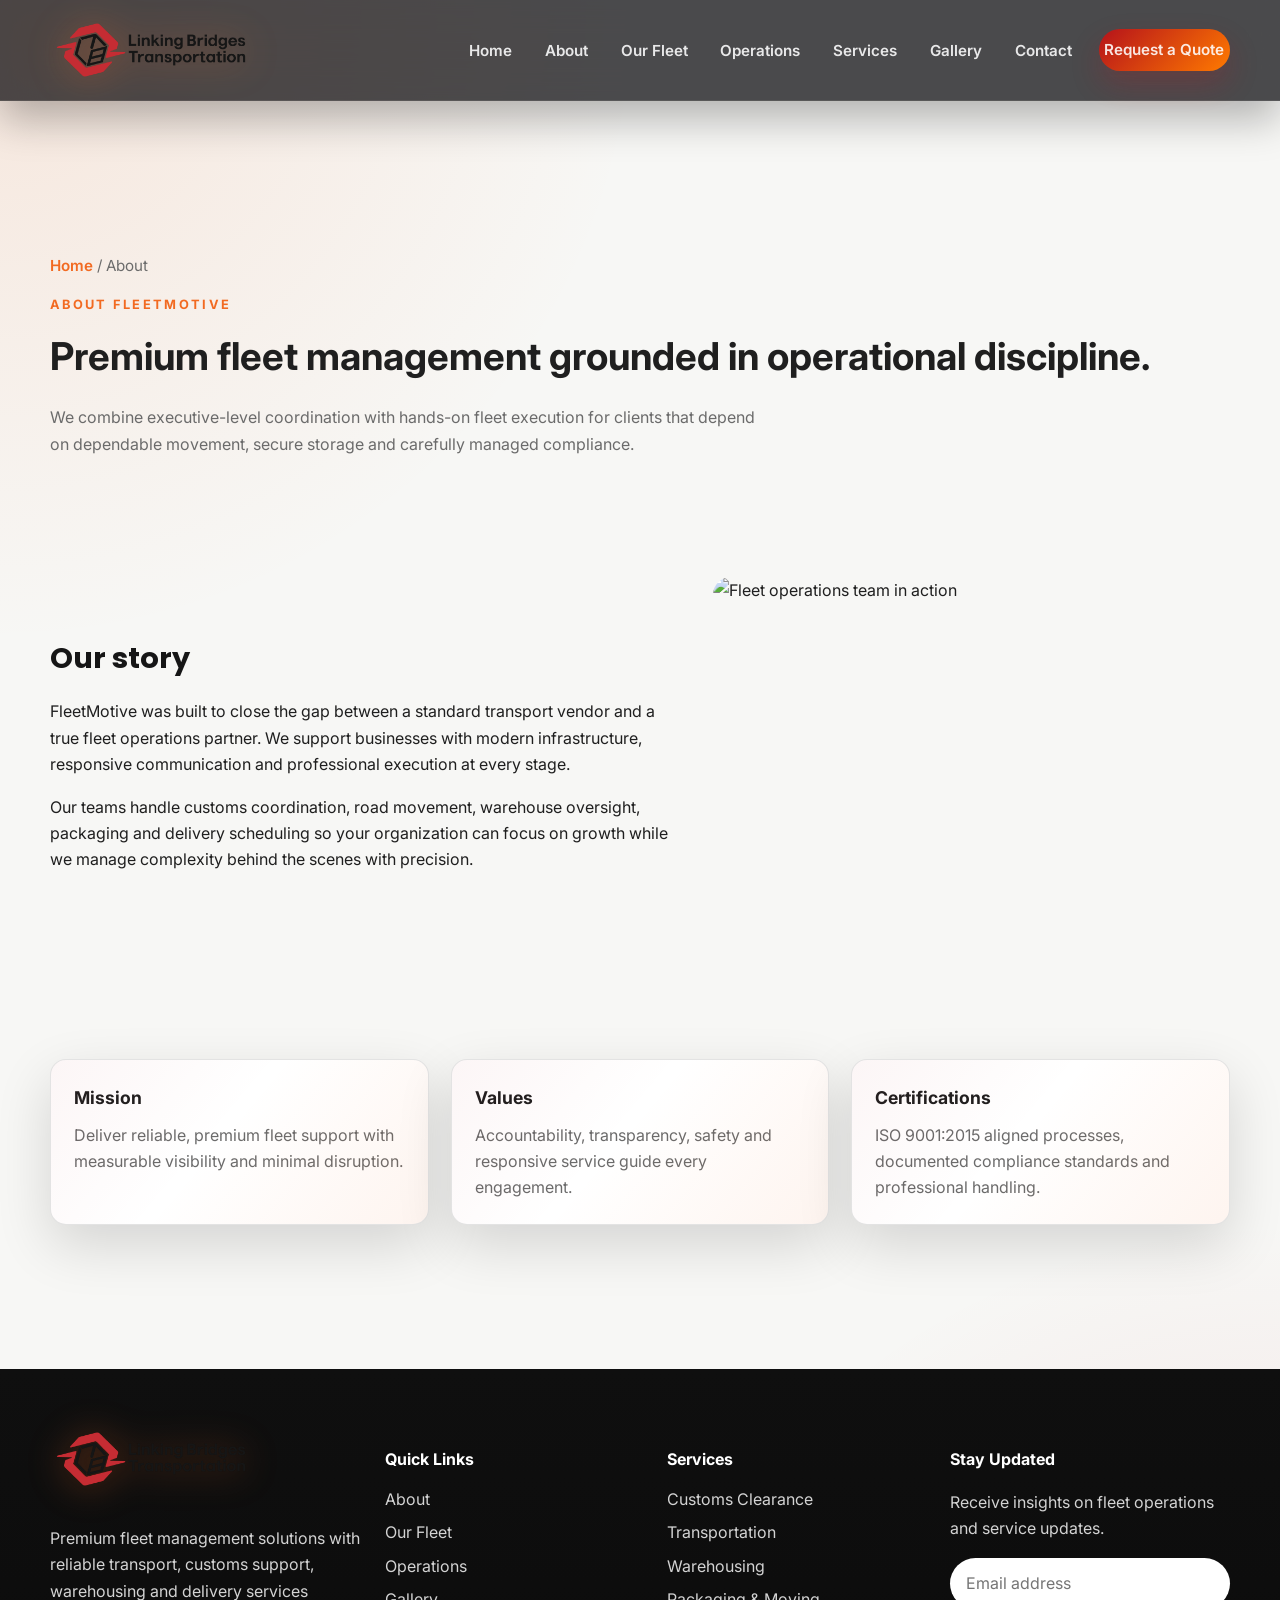
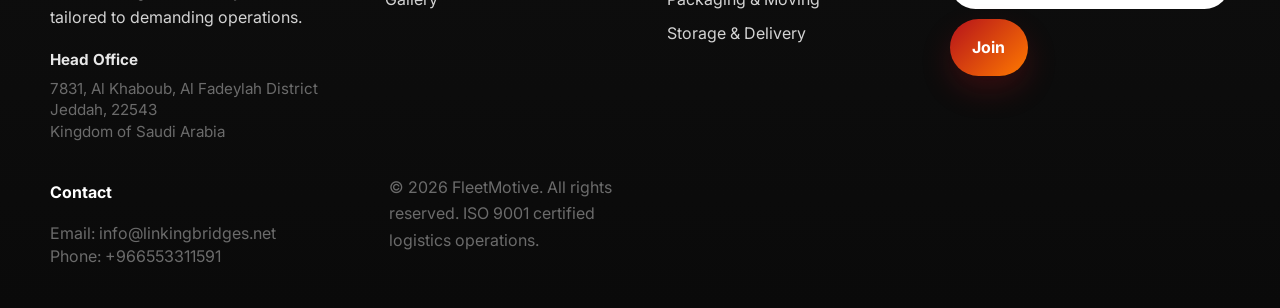
==== pages/about.html @ 6c2273d0 "first commit" ====
<!DOCTYPE html>
<html lang="en">
  <head>
    <meta charset="UTF-8" />
    <meta name="viewport" content="width=device-width, initial-scale=1.0" />
    <title>About | FleetMotive</title>
    <link rel="preconnect" href="https://fonts.googleapis.com" />
    <link rel="preconnect" href="https://fonts.gstatic.com" crossorigin />
    <link href="https://fonts.googleapis.com/css2?family=Inter:wght@400;500;600;700;800&family=Poppins:wght@600;700;800&display=swap" rel="stylesheet" />
    <link rel="stylesheet" href="/assets/css/styles.css" />
  </head>
  <body>
    <header id="site-header"></header>
    <main class="container section">
      <div class="page-hero reveal">
        <div class="breadcrumb"><a href="/index.html">Home</a> / About</div>
        <div class="eyebrow">About FleetMotive</div>
        <h1>Premium fleet management grounded in operational discipline.</h1>
        <p class="section-intro">We combine executive-level coordination with hands-on fleet execution for clients that depend on dependable movement, secure storage and carefully managed compliance.</p>
      </div>
      <section class="grid-2 section-sm">
        <div class="reveal">
          <h2 class="section-title">Our story</h2>
          <p>FleetMotive was built to close the gap between a standard transport vendor and a true fleet operations partner. We support businesses with modern infrastructure, responsive communication and professional execution at every stage.</p>
          <p>Our teams handle customs coordination, road movement, warehouse oversight, packaging and delivery scheduling so your organization can focus on growth while we manage complexity behind the scenes with precision.</p>
        </div>
        <div class="about-visual reveal">
          <img src="https://images.unsplash.com/photo-1517048676732-d65bc937f952?auto=format&fit=crop&w=1200&q=80" alt="Fleet operations team in action" />
        </div>
      </section>
      <section class="grid-3 section-sm">
        <article class="card info-card reveal">
          <h3>Mission</h3>
          <p>Deliver reliable, premium fleet support with measurable visibility and minimal disruption.</p>
        </article>
        <article class="card info-card reveal">
          <h3>Values</h3>
          <p>Accountability, transparency, safety and responsive service guide every engagement.</p>
        </article>
        <article class="card info-card reveal">
          <h3>Certifications</h3>
          <p>ISO 9001:2015 aligned processes, documented compliance standards and professional handling.</p>
        </article>
      </section>
    </main>
    <footer id="site-footer"></footer>
    <script src="/assets/js/script.js"></script>
  </body>
</html>
---- assets/css/styles.css ----
:root {
  --primary: #b5121b;
  --primary-dark: #8f0f16;
  --accent: #f26a21;
  --accent-soft: #ff7a00;
  --dark: #161616;
  --text: #1f1f1f;
  --muted: #6b6b6b;
  --surface: #f7f7f5;
  --surface-2: #f1efe9;
  --border: rgba(27, 27, 27, 0.12);
  --shadow: 0 20px 55px rgba(0, 0, 0, 0.14);
  --radius: 16px;
  --container: min(1180px, calc(100% - 2rem));
}

* { box-sizing: border-box; }
html { scroll-behavior: smooth; }
body {
  margin: 0;
  font-family: 'Inter', 'Segoe UI', Roboto, sans-serif;
  color: var(--text);
  background:
    radial-gradient(circle at top left, rgba(242, 106, 33, 0.12), transparent 28%),
    radial-gradient(circle at bottom right, rgba(181, 18, 27, 0.12), transparent 30%),
    var(--surface);
  line-height: 1.65;
  overflow-x: hidden;
}
body.is-loading { overflow: hidden; }
a { color: inherit; text-decoration: none; }
img { display: block; max-width: 100%; }
button, input, select, textarea { font: inherit; }

.container { width: var(--container); margin: 0 auto; }
.section { padding: 5.5rem 0; }
.section-sm { padding: 3.5rem 0; }
.section-title { font-size: clamp(1.8rem, 2.2vw, 2.4rem); margin: 0 0 0.85rem; font-family: 'Poppins', 'Segoe UI', sans-serif; color: var(--dark); }
.section-intro { max-width: 720px; color: var(--muted); margin-bottom: 2rem; }

.page-loader {
  position: fixed;
  inset: 0;
  z-index: 9999;
  display: grid;
  place-items: center;
  background: linear-gradient(135deg, rgba(16, 16, 16, 0.97), rgba(27, 27, 27, 0.92));
  transition: opacity 420ms ease, visibility 420ms ease;
}
.page-loader.is-hidden { opacity: 0; visibility: hidden; pointer-events: none; }
.loader-card {
  width: min(320px, calc(100% - 2rem));
  padding: 2rem;
  border-radius: 24px;
  background: rgba(255,255,255,0.06);
  border: 1px solid rgba(255,255,255,0.12);
  backdrop-filter: blur(12px);
  text-align: center;
  color: white;
  box-shadow: 0 30px 70px rgba(0, 0, 0, 0.25);
}
.loader-logo {
  width: 72px;
  height: 72px;
  margin: 0 auto 1rem;
  border-radius: 50%;
  display: grid;
  place-items: center;
  overflow: hidden;
  background: white;
  box-shadow: 0 12px 30px rgba(181, 18, 27, 0.28);
  padding: 0.35rem;
}
.loader-bar {
  margin-top: 1rem;
  height: 6px;
  border-radius: 999px;
  background: rgba(255,255,255,0.12);
  overflow: hidden;
}
.loader-bar span {
  display: block;
  height: 100%;
  width: 30%;
  border-radius: inherit;
  background: linear-gradient(90deg, var(--primary), var(--accent));
  animation: loading 1.15s ease-in-out infinite;
}

.gradient-text {
  background: linear-gradient(120deg, var(--primary), var(--accent));
  -webkit-background-clip: text;
  background-clip: text;
  color: transparent;
}
.btn {
  display: inline-flex;
  align-items: center;
  justify-content: center;
  border: 0;
  border-radius: 999px;
  padding: 0.95rem 1.4rem;
  font-weight: 700;
  cursor: pointer;
  transition: transform 220ms ease, box-shadow 220ms ease, background 220ms ease;
}
.btn:hover { transform: translateY(-2px); }
.btn-primary {
  color: white;
  background: linear-gradient(135deg, var(--primary), var(--accent-soft));
  box-shadow: 0 14px 30px rgba(181, 18, 27, 0.24);
}
.btn-secondary {
  color: var(--text);
  background: white;
  border: 1px solid rgba(0,0,0,0.08);
}
.btn-ghost {
  color: white;
  border: 1px solid rgba(255,255,255,0.3);
  background: rgba(255,255,255,0.08);
  backdrop-filter: blur(8px);
}

.site-header {
  position: sticky;
  top: 0;
  z-index: 1000;
  background: rgba(8, 8, 12, 0.72);
  backdrop-filter: blur(20px) saturate(180%);
  border-bottom: 1px solid rgba(255,255,255,0.08);
  box-shadow: 0 18px 42px rgba(0,0,0,0.28);
}
.header-inner {
  display: flex;
  align-items: center;
  justify-content: space-between;
  padding: 1rem 0;
  gap: 1rem;
}
.brand { display: flex; align-items: center; gap: 0.85rem; font-weight: 800; letter-spacing: 0.03em; color: white; }
.brand-wordmark { display: block; max-height: 68px; min-height: 52px; width: auto; object-fit: contain; filter: drop-shadow(0 2px 18px rgba(242,106,33,0.38)); }
.brand-wordmark-loader {
  max-height: 80px;
  min-height: 56px;
  margin: 0 auto 0.5rem;
}

@media (max-width: 640px) {
  .brand-wordmark { max-height: 48px; min-height: 36px; }
  .brand-wordmark-loader { max-height: 64px; min-height: 44px; }
}

.brand-wordmark--large {
  max-height: 84px;
  min-height: 60px;
}
.nav-links {
  display: flex;
  align-items: center;
  gap: 1.35rem;
  list-style: none;
  margin: 0;
  padding: 0;
}
.nav-links a {
  font-size: 0.95rem;
  font-weight: 600;
  color: rgba(255,255,255,0.88);
  padding: 0.55rem 0.35rem;
  position: relative;
  transition: color 220ms ease;
}
.nav-links a::after {
  content: '';
  position: absolute;
  left: 50%;
  bottom: -0.3rem;
  width: 0;
  height: 3px;
  transform: translateX(-50%);
  border-radius: 999px;
  background: linear-gradient(135deg, var(--primary), var(--accent));
  transition: width 220ms ease;
}
.nav-links a:hover::after,
.nav-links a.active::after { width: calc(100% - 0.7rem); }
.nav-links a:hover,
.nav-links a.active { color: #fff; }
.dropdown { position: relative; }
.dropdown-menu {
  position: absolute;
  top: 2.7rem;
  left: 0;
  min-width: 240px;
  background: rgba(12,12,16,0.96);
  border: 1px solid rgba(255,255,255,0.08);
  border-radius: 18px;
  padding: 0.85rem;
  box-shadow: 0 30px 80px rgba(0,0,0,0.28);
  display: grid;
  gap: 0.3rem;
  opacity: 0;
  visibility: hidden;
  transform: translateY(18px);
  transition: opacity 220ms ease, transform 220ms ease, visibility 220ms ease;
  backdrop-filter: blur(18px);
}
.dropdown:hover .dropdown-menu,
.dropdown:focus-within .dropdown-menu { opacity: 1; visibility: visible; transform: translateY(0); }
.dropdown-menu a { display: block; padding: 0.75rem 0.9rem; border-radius: 14px; color: rgba(255,255,255,0.92); transition: background 220ms ease; }
.dropdown-menu a:hover { background: rgba(242,106,33,0.14); }
.nav-toggle { display: none; background: transparent; border: 0; font-size: 1.35rem; }

.hero {
  position: relative;
  min-height: 64vh;
  display: block;
  color: white;
  isolation: isolate;
  overflow: hidden;
}
.hero-image {
  position: absolute;
  inset: 0;
  width: 100%;
  height: 100%;
  object-fit: cover;
  object-position: center right;
  display: block;
  z-index: 0;
  transform: translateZ(0);
}
.hero::before {
  content: '';
  position: absolute;
  inset: 0;
  background: linear-gradient(90deg, rgba(10,10,10,0.65), rgba(10,10,10,0.28));
  z-index: 1;
}
.hero::after {
  content: '';
  position: absolute;
  inset: 0;
  background: linear-gradient(120deg, rgba(181,18,27,0.22), transparent 48%, rgba(242,106,33,0.12));
  z-index: 1;
}
.hero-content {
  position: relative;
  z-index: 2;
  width: var(--container);
  margin: 0 auto;
  padding: 6rem 0 5rem;
  animation: fadeUp 0.9s ease both;
}

@media (max-width: 900px) {
  .hero { min-height: 56vh; }
  .hero-image { object-fit: contain; object-position: center center; }
  .hero-content { padding: 4rem 0 3rem; }
}

@media (max-width: 640px) {
  .hero { min-height: 50vh; }
  .hero-content { max-width: calc(100% - 2.5rem); padding: 2.2rem 1rem; }
  .hero h1 { font-size: 1.9rem; line-height: 1.06; }
  .hero p { font-size: 0.95rem; }
  .hero-actions { gap: 0.5rem; }
  .hero-image { object-fit: cover; object-position: 40% center; }
  .hero::before { background: linear-gradient(90deg, rgba(10,10,10,0.45), rgba(10,10,10,0.18)); z-index:1; }
  .hero::after { background: linear-gradient(120deg, rgba(181,18,27,0.12), transparent 48%, rgba(242,106,33,0.08)); z-index:1; }
}
.hero h1 {
  font-family: 'Poppins', 'Segoe UI', sans-serif;
  font-size: clamp(2.3rem, 4.2vw, 4.3rem);
  line-height: 1.06;
  max-width: 760px;
  margin: 0 0 1rem;
  letter-spacing: -0.03em;
}
.hero p {
  font-size: 1.08rem;
  max-width: 740px;
  color: rgba(255,255,255,0.84);
  margin-bottom: 1.8rem;
}
.hero-actions { display: flex; gap: 1rem; flex-wrap: wrap; margin-bottom: 1.2rem; }
.hero-badges {
  display: flex;
  flex-wrap: wrap;
  gap: 0.7rem;
  margin-top: 0.4rem;
}
.hero-badges span {
  display: inline-flex;
  align-items: center;
  gap: 0.35rem;
  padding: 0.55rem 0.8rem;
  border-radius: 999px;
  background: rgba(255,255,255,0.1);
  border: 1px solid rgba(255,255,255,0.16);
  font-size: 0.92rem;
  backdrop-filter: blur(10px);
}

.stat-strip {
  padding: 1.05rem 0; background: #111;
  color: white;
  border-top: 1px solid rgba(255,255,255,.08);
}
.stat-grid { display: grid; grid-template-columns: repeat(4, 1fr); gap: 1rem; }
.stat-card { padding: 1rem 0.5rem; text-align: center; }
.stat-card strong { display: block; font-size: 1.3rem; color: #fff; margin-bottom: 0.2rem; }
.stat-card span { color: rgba(255,255,255,.75); font-size: 0.92rem; }

.grid-2 { display: grid; grid-template-columns: 1.1fr 0.9fr; gap: 2rem; align-items: center; }
.grid-3 { display: grid; grid-template-columns: repeat(3, 1fr); gap: 1.35rem; }
.grid-4 { display: grid; grid-template-columns: repeat(4, 1fr); gap: 1rem; }
.card {
  background: white;
  border: 1px solid var(--border);
  border-radius: var(--radius);
  box-shadow: var(--shadow);
  transition: transform 260ms ease, box-shadow 260ms ease, border-color 260ms ease;
  position: relative;
  overflow: hidden;
}
.card::before {
  content: '';
  position: absolute;
  inset: 0;
  background: linear-gradient(130deg, rgba(181,18,27,0.04), transparent 45%, rgba(242,106,33,0.07));
  pointer-events: none;
}
.card:hover { transform: translateY(-6px) scale(1.01); box-shadow: 0 24px 55px rgba(0,0,0,0.16); border-color: rgba(242,106,33,.45); }
.service-card, .feature-card, .info-card, .gallery-card { padding: 1.45rem; }
.service-card .icon, .feature-card .icon { width: 48px; height: 48px; display: grid; place-items: center; border-radius: 14px; background: linear-gradient(135deg, rgba(181,18,27,.12), rgba(242,106,33,.16)); color: var(--primary); margin-bottom: 1rem; font-size: 1.2rem; }
.service-card h3, .feature-card h3, .info-card h3 { margin: 0 0 0.6rem; font-size: 1.1rem; }
.service-card p, .feature-card p, .info-card p { color: var(--muted); margin: 0; }

.about-visual img, .operations-visual img, .fleet-visual img, .hero-image img, .gallery-card img { width: 100%; height: auto; object-fit: cover; border-radius: 18px; }
.about-visual img { min-height: 370px; }

.banner {
  background: linear-gradient(135deg, var(--primary), var(--accent));
  color: white;
  border-radius: 28px;
  padding: 3rem 2rem;
  box-shadow: var(--shadow);
  position: relative;
  overflow: hidden;
}
.banner::after {
  content: '';
  position: absolute;
  top: -40px;
  right: -20px;
  width: 180px;
  height: 180px;
  border-radius: 50%;
  background: rgba(255,255,255,0.12);
}
.banner strong { display: block; font-size: clamp(1.7rem, 2.4vw, 2.4rem); margin-bottom: 0.8rem; }

.quote-panel { padding: 2rem; background: white; border-radius: 20px; border: 1px solid var(--border); box-shadow: var(--shadow); }
.quote-form { display: grid; gap: 1rem; }
.quote-form label { display: grid; gap: 0.35rem; font-weight: 600; font-size: 0.95rem; }
.quote-form input, .quote-form select, .quote-form textarea {
  width: 100%; border: 1px solid rgba(0,0,0,0.12); border-radius: 12px; padding: 0.86rem 0.95rem; background: #fcfcfa;
}
.quote-form textarea { min-height: 120px; resize: vertical; }

.gallery-grid { display: grid; grid-template-columns: repeat(3, 1fr); gap: 1rem; }
.gallery-card { overflow: hidden; padding: 0; }
.gallery-card img { height: 240px; transition: transform 300ms ease; }
.gallery-card:hover img { transform: scale(1.06); }
.gallery-card .caption { padding: 1rem 1.1rem 1.25rem; }

.site-footer { background: linear-gradient(180deg, #0f0f0f, #0a0a0a); color: rgba(255,255,255,0.82); padding: 3.5rem 0 1.5rem; }
.footer-grid { display: grid; grid-template-columns: 1.2fr 1fr 1fr 1fr; gap: 1.5rem; }
.footer-grid h4 { color: white; margin-bottom: 0.8rem; }
.footer-grid ul { list-style: none; padding: 0; margin: 0; display: grid; gap: 0.45rem; }
.footer-grid a:hover { color: white; }
.newsletter { display: flex; gap: 0.6rem; flex-wrap: wrap; margin-top: 0.8rem; }
.newsletter input { flex: 1 1 220px; border: 0; border-radius: 999px; padding: 0.8rem 1rem; }
.copyright { margin-top: 1.6rem; padding-top: 1.2rem; border-top: 1px solid rgba(255,255,255,0.1); color: rgba(255,255,255,0.58); font-size: 0.9rem; }

.reveal { opacity: 0; transform: translateY(22px); transition: opacity 700ms ease, transform 700ms ease; }
.reveal.visible { opacity: 1; transform: translateY(0); }

@keyframes fadeUp {
  from { opacity: 0; transform: translateY(18px); }
  to { opacity: 1; transform: translateY(0); }
}

@keyframes loading {
  0% { transform: translateX(-100%); }
  100% { transform: translateX(220%); }
}

.counter { font-size: 2rem; font-weight: 800; color: var(--primary); }

.breadcrumb { color: var(--muted); margin-bottom: 1rem; font-size: 0.95rem; }
.breadcrumb a { color: var(--accent); font-weight: 600; }
.page-hero { padding: 4rem 0 2rem; }
.page-hero .hero-copy { max-width: 740px; }
.page-hero .eyebrow { color: var(--accent); text-transform: uppercase; letter-spacing: 0.18em; font-weight: 700; font-size: 0.8rem; margin-bottom: 0.6rem; }
.page-hero h1 { font-size: clamp(2rem, 3vw, 2.8rem); margin: 0 0 0.85rem; }

.list-check { padding-left: 1.15rem; display: grid; gap: 0.45rem; color: var(--muted); }
.list-check li::marker { color: var(--accent); }

@media (max-width: 960px) {
  .grid-2, .grid-3, .grid-4, .footer-grid, .gallery-grid { grid-template-columns: 1fr 1fr; }
  .hero { min-height: 74vh; }
}

@media (max-width: 760px) {
  .nav-toggle {
    display: inline-flex;
    flex-direction: column;
    gap: 6px;
    padding: 0.45rem;
    width: 52px;
    height: 52px;
    border: 1px solid rgba(255,255,255,0.14);
    border-radius: 18px;
    background: rgba(20,20,26,0.72);
    backdrop-filter: blur(10px);
    cursor: pointer;
    position: relative;
    z-index: 1201;
  }
  .nav-toggle span {
    display: block;
    width: 24px;
    height: 2px;
    background: white;
    border-radius: 999px;
    transition: transform 220ms ease, opacity 220ms ease;
  }
  .nav-toggle.open span:nth-child(1) { transform: translateY(8px) rotate(45deg); }
  .nav-toggle.open span:nth-child(2) { opacity: 0; }
  .nav-toggle.open span:nth-child(3) { transform: translateY(-8px) rotate(-45deg); }
  .nav-links {
    position: absolute;
    top: 70px;
    right: 1rem;
    left: 1rem;
    background: rgba(10,10,12,0.94);
    border: 1px solid rgba(255,255,255,0.08);
    border-radius: 22px;
    padding: 1.25rem;
    display: none;
    flex-direction: column;
    align-items: stretch;
    box-shadow: 0 28px 80px rgba(0,0,0,0.26);
    backdrop-filter: blur(18px);
  }
  .nav-links.open { display: flex; }
  .nav-links li { width: 100%; }
  .nav-links a {
    display: block;
    width: 100%;
    color: white;
    padding: 0.9rem 1rem;
    margin: 0.15rem 0;
    border-radius: 14px;
    background: rgba(255,255,255,0.03);
    border: 1px solid transparent;
    transition: background 220ms ease, border-color 220ms ease, color 220ms ease;
  }
  .nav-links a:hover,
  .nav-links a.active { background: rgba(242,106,33,0.16); border-color: rgba(242,106,33,0.24); color: white; }
  .nav-links .btn-primary { width: 100%; justify-content: center; }
  .dropdown-menu { position: static; opacity: 1; visibility: visible; transform: none; box-shadow: none; border: 0; padding: 0.3rem 0 0 0.8rem; display: none; }
  .dropdown.open .dropdown-menu { display: grid; }
  .dropdown-menu a { margin: 0.15rem 0; padding: 0.8rem 0.9rem; background: rgba(255,255,255,0.04); border-radius: 12px; }
  .grid-2, .grid-3, .grid-4, .footer-grid, .gallery-grid, .stat-grid { grid-template-columns: 1fr; }
  .section { padding: 4rem 0; }
  .header-inner { padding: 0.8rem 0; }
  .hero-content { padding: 4.5rem 0; }
  .hero-actions { flex-direction: column; align-items: flex-start; }
}

/* Ensure header sits above hero overlays */
.site-header { position: sticky; top: 0; z-index: 1300; }

/* Futuristic premium loader */
.page-loader {
  position: fixed;
  inset: 0;
  z-index: 99999;
  display: grid;
  place-items: center;
  background: radial-gradient(ellipse at center, rgba(8,8,12,0.82) 0%, rgba(4,4,6,0.98) 70%);
  backdrop-filter: blur(12px) saturate(150%);
}
.loader-card.futuristic {
  display: grid;
  place-items: center;
  gap: 1.05rem;
  padding: 2rem 2.25rem;
  border-radius: 22px;
  background: rgba(20,20,28,0.86);
  border: 1px solid rgba(255,255,255,0.08);
  box-shadow: 0 34px 96px rgba(0,0,0,0.52);
  color: white;
  width: min(360px, calc(100% - 2rem));
  text-align: center;
}
.loader-ring {
  width: 142px;
  height: 142px;
  border-radius: 50%;
  border: 2px solid rgba(255,255,255,0.22);
  box-shadow: inset 0 0 0 1px rgba(255,255,255,0.06);
  position: relative;
  animation: loader-glow 1.9s ease-in-out infinite alternate;
}
.loader-ring::before {
  content: '';
  position: absolute;
  inset: 16px;
  border-radius: 50%;
  border: 2px solid rgba(255,255,255,0.1);
}
.loader-ring::after {
  content: '';
  position: absolute;
  inset: 34px;
  border-radius: 50%;
  background: rgba(242,106,33,0.08);
}
.loader-title {
  font-size: clamp(1.7rem, 2.5vw, 2.4rem);
  text-transform: uppercase;
  letter-spacing: 0.35em;
  font-weight: 800;
  color: #fff;
}
.loader-subtitle {
  font-size: 0.95rem;
  color: rgba(255,255,255,0.72);
  letter-spacing: 0.18em;
  text-transform: uppercase;
}
@keyframes loader-glow {
  from { box-shadow: inset 0 0 0 1px rgba(255,255,255,0.06), 0 0 40px rgba(242,106,33,0.05); }
  to { box-shadow: inset 0 0 0 1px rgba(255,255,255,0.06), 0 0 48px rgba(242,106,33,0.14); }
}

/* reduce visual noise for small screens */
@media (max-width: 640px) {
  .fx-logo { max-height: 28px; }
  .loader-fx .arcs { transform: translate(0,4px) scale(0.9); }
}
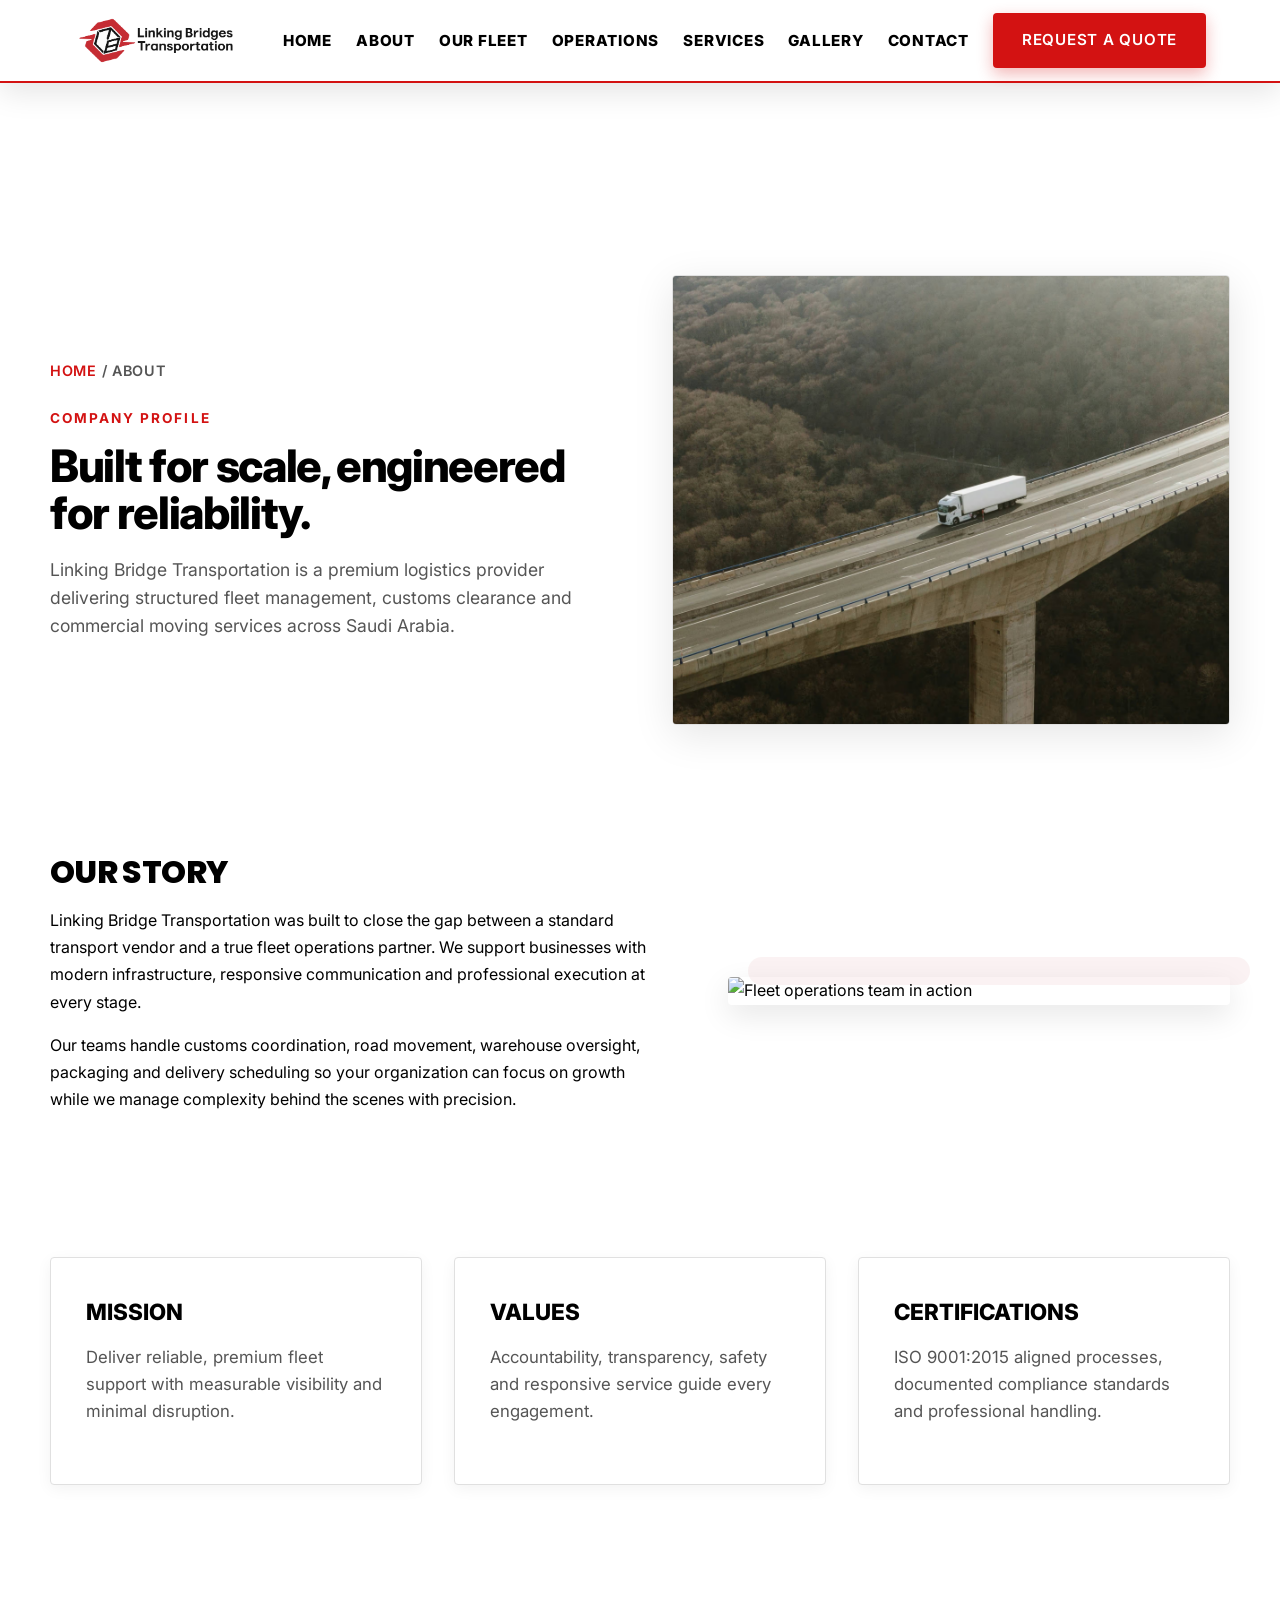
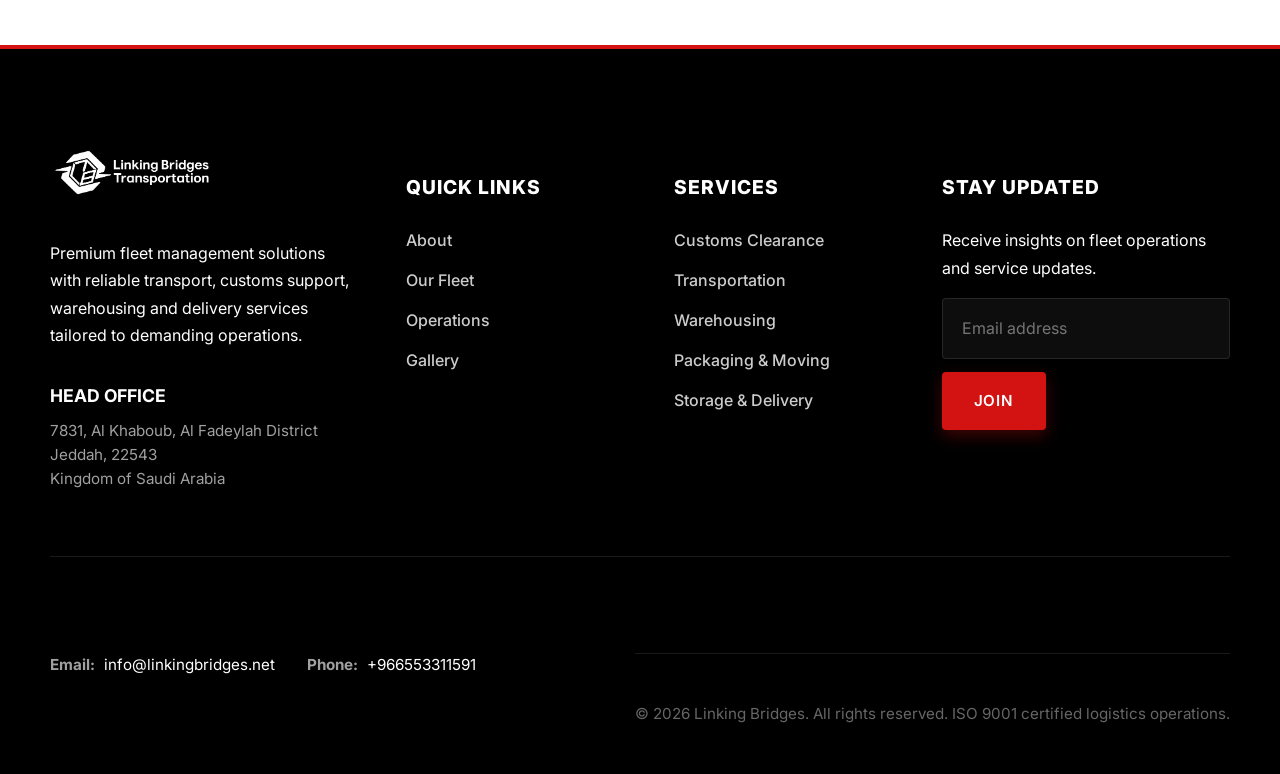
==== commit 55a4e2af: "added latest of fleet management" ====
--- a/pages/about.html
+++ b/pages/about.html
@@ -3,7 +3,7 @@
   <head>
     <meta charset="UTF-8" />
     <meta name="viewport" content="width=device-width, initial-scale=1.0" />
-    <title>About | FleetMotive</title>
+    <title>About | Linking Bridge Transportation</title>
     <link rel="preconnect" href="https://fonts.googleapis.com" />
     <link rel="preconnect" href="https://fonts.gstatic.com" crossorigin />
     <link href="https://fonts.googleapis.com/css2?family=Inter:wght@400;500;600;700;800&family=Poppins:wght@600;700;800&display=swap" rel="stylesheet" />
@@ -13,15 +13,20 @@
     <header id="site-header"></header>
     <main class="container section">
       <div class="page-hero reveal">
-        <div class="breadcrumb"><a href="/index.html">Home</a> / About</div>
-        <div class="eyebrow">About FleetMotive</div>
-        <h1>Premium fleet management grounded in operational discipline.</h1>
-        <p class="section-intro">We combine executive-level coordination with hands-on fleet execution for clients that depend on dependable movement, secure storage and carefully managed compliance.</p>
+        <div class="hero-copy">
+          <div class="breadcrumb"><a href="/index.html">Home</a> / About</div>
+          <div class="eyebrow">COMPANY PROFILE</div>
+          <h1>Built for scale, engineered for reliability.</h1>
+          <p class="section-intro">Linking Bridge Transportation is a premium logistics provider delivering structured fleet management, customs clearance and commercial moving services across Saudi Arabia.</p>
+        </div>
+        <div class="page-hero-image">
+          <img src="/assets/images/gallery/truck-img2.avif" alt="Fleet Trucks" />
+        </div>
       </div>
       <section class="grid-2 section-sm">
         <div class="reveal">
           <h2 class="section-title">Our story</h2>
-          <p>FleetMotive was built to close the gap between a standard transport vendor and a true fleet operations partner. We support businesses with modern infrastructure, responsive communication and professional execution at every stage.</p>
+          <p>Linking Bridge Transportation was built to close the gap between a standard transport vendor and a true fleet operations partner. We support businesses with modern infrastructure, responsive communication and professional execution at every stage.</p>
           <p>Our teams handle customs coordination, road movement, warehouse oversight, packaging and delivery scheduling so your organization can focus on growth while we manage complexity behind the scenes with precision.</p>
         </div>
         <div class="about-visual reveal">
--- a/assets/css/styles.css
+++ b/assets/css/styles.css
@@ -1,17 +1,19 @@
 :root {
-  --primary: #b5121b;
-  --primary-dark: #8f0f16;
-  --accent: #f26a21;
-  --accent-soft: #ff7a00;
-  --dark: #161616;
-  --text: #1f1f1f;
-  --muted: #6b6b6b;
-  --surface: #f7f7f5;
-  --surface-2: #f1efe9;
-  --border: rgba(27, 27, 27, 0.12);
-  --shadow: 0 20px 55px rgba(0, 0, 0, 0.14);
-  --radius: 16px;
-  --container: min(1180px, calc(100% - 2rem));
+  --primary: #d31212;
+  --primary-dark: #a30e0e;
+  --accent: #000000;
+  --accent-soft: #333333;
+  --dark: #000000;
+  --text: #000000;
+  --muted: #555555;
+  --surface: #ffffff;
+  --surface-2: #ffffff;
+  --border: #e0e0e0;
+  --shadow-sm: 0 4px 12px rgba(0, 0, 0, 0.05);
+  --shadow: 0 12px 36px rgba(0, 0, 0, 0.08);
+  --shadow-lg: 0 24px 64px rgba(0, 0, 0, 0.12);
+  --radius: 8px;
+  --container: min(1180px, calc(100% - 2.5rem));
 }
 
 * { box-sizing: border-box; }
@@ -20,11 +22,8 @@
   margin: 0;
   font-family: 'Inter', 'Segoe UI', Roboto, sans-serif;
   color: var(--text);
-  background:
-    radial-gradient(circle at top left, rgba(242, 106, 33, 0.12), transparent 28%),
-    radial-gradient(circle at bottom right, rgba(181, 18, 27, 0.12), transparent 30%),
-    var(--surface);
-  line-height: 1.65;
+  background: var(--surface);
+  line-height: 1.7;
   overflow-x: hidden;
 }
 body.is-loading { overflow: hidden; }
@@ -33,10 +32,10 @@
 button, input, select, textarea { font: inherit; }
 
 .container { width: var(--container); margin: 0 auto; }
-.section { padding: 5.5rem 0; }
-.section-sm { padding: 3.5rem 0; }
-.section-title { font-size: clamp(1.8rem, 2.2vw, 2.4rem); margin: 0 0 0.85rem; font-family: 'Poppins', 'Segoe UI', sans-serif; color: var(--dark); }
-.section-intro { max-width: 720px; color: var(--muted); margin-bottom: 2rem; }
+.section { padding: 6rem 0; }
+.section-sm { padding: 4rem 0; }
+.section-title { font-size: clamp(2rem, 2.5vw, 2.8rem); margin: 0 0 1rem; font-family: 'Poppins', 'Segoe UI', sans-serif; color: #000000; letter-spacing: -0.02em; line-height: 1.2; text-transform: uppercase; font-weight: 800; }
+.section-intro { max-width: 740px; color: #333333; margin-bottom: 2.5rem; font-size: 1.1rem; }
 
 .page-loader {
   position: fixed;
@@ -44,47 +43,55 @@
   z-index: 9999;
   display: grid;
   place-items: center;
-  background: linear-gradient(135deg, rgba(16, 16, 16, 0.97), rgba(27, 27, 27, 0.92));
-  transition: opacity 420ms ease, visibility 420ms ease;
+  background: var(--primary);
+  transition: opacity 500ms ease, visibility 500ms ease;
 }
 .page-loader.is-hidden { opacity: 0; visibility: hidden; pointer-events: none; }
 .loader-card {
-  width: min(320px, calc(100% - 2rem));
-  padding: 2rem;
-  border-radius: 24px;
-  background: rgba(255,255,255,0.06);
-  border: 1px solid rgba(255,255,255,0.12);
-  backdrop-filter: blur(12px);
+  display: flex;
+  flex-direction: column;
+  align-items: center;
+  gap: 1.5rem;
+}
+.loader-hexagon {
+  width: 60px;
+  height: 60px;
+  position: relative;
+  border-left: 4px solid #ffffff;
+  border-right: 4px solid #ffffff;
+  border-radius: 5px;
+  animation: spinPulse 1.5s cubic-bezier(0.25, 0.8, 0.25, 1) infinite;
+}
+.loader-hexagon::before, .loader-hexagon::after {
+  content: "";
+  position: absolute;
+  top: 0; left: 0; right: 0; bottom: 0;
+  border-left: 4px solid #ffffff;
+  border-right: 4px solid #ffffff;
+  border-radius: 5px;
+}
+.loader-hexagon::before { transform: rotate(60deg); }
+.loader-hexagon::after { transform: rotate(-60deg); }
+
+@keyframes spinPulse {
+  0% { transform: rotate(0deg) scale(0.8); opacity: 0.5; }
+  50% { transform: rotate(180deg) scale(1.1); opacity: 1; }
+  100% { transform: rotate(360deg) scale(0.8); opacity: 0.5; }
+}
+.loader-title {
+  font-family: 'Poppins', sans-serif;
+  font-weight: 700;
+  font-size: 1.5rem;
+  color: #ffffff;
+  letter-spacing: -0.02em;
   text-align: center;
-  color: white;
-  box-shadow: 0 30px 70px rgba(0, 0, 0, 0.25);
-}
-.loader-logo {
-  width: 72px;
-  height: 72px;
-  margin: 0 auto 1rem;
-  border-radius: 50%;
-  display: grid;
-  place-items: center;
-  overflow: hidden;
-  background: white;
-  box-shadow: 0 12px 30px rgba(181, 18, 27, 0.28);
-  padding: 0.35rem;
-}
-.loader-bar {
-  margin-top: 1rem;
-  height: 6px;
-  border-radius: 999px;
-  background: rgba(255,255,255,0.12);
-  overflow: hidden;
-}
-.loader-bar span {
-  display: block;
-  height: 100%;
-  width: 30%;
-  border-radius: inherit;
-  background: linear-gradient(90deg, var(--primary), var(--accent));
-  animation: loading 1.15s ease-in-out infinite;
+}
+.loader-subtitle {
+  color: var(--muted);
+  font-size: 0.95rem;
+}
+@keyframes spin {
+  to { transform: rotate(360deg); }
 }
 
 .gradient-text {
@@ -92,6 +99,7 @@
   -webkit-background-clip: text;
   background-clip: text;
   color: transparent;
+  display: inline-block;
 }
 .btn {
   display: inline-flex;
@@ -99,297 +107,527 @@
   justify-content: center;
   border: 0;
   border-radius: 999px;
-  padding: 0.95rem 1.4rem;
-  font-weight: 700;
+  padding: 0.9rem 1.8rem;
+  font-weight: 600;
+  font-size: 0.95rem;
   cursor: pointer;
-  transition: transform 220ms ease, box-shadow 220ms ease, background 220ms ease;
+  transition: all 300ms cubic-bezier(0.25, 0.8, 0.25, 1);
+  white-space: nowrap;
+  flex-shrink: 0;
 }
 .btn:hover { transform: translateY(-2px); }
 .btn-primary {
   color: white;
-  background: linear-gradient(135deg, var(--primary), var(--accent-soft));
-  box-shadow: 0 14px 30px rgba(181, 18, 27, 0.24);
+  background: var(--primary);
+  box-shadow: 0 6px 16px rgba(211, 18, 18, 0.3);
+  border-radius: 4px;
+  text-transform: uppercase;
+  letter-spacing: 0.05em;
+}
+.btn-primary:hover {
+  box-shadow: 0 8px 24px rgba(211, 18, 18, 0.4);
+  transform: translateY(-2px);
+  background: var(--dark);
+}
+.btn-outline {
+  display: inline-flex;
+  align-items: center;
+  justify-content: center;
+  border: 2px solid #000000;
+  border-radius: 4px;
+  padding: 0.8rem 1.8rem;
+  font-weight: 700;
+  font-size: 0.95rem;
+  cursor: pointer;
+  transition: all 300ms cubic-bezier(0.25, 0.8, 0.25, 1);
+  white-space: nowrap;
+  flex-shrink: 0;
+  background: transparent;
+  color: #000000;
+  text-transform: uppercase;
+}
+.btn-outline:hover {
+  background: #000000;
+  color: white !important;
 }
 .btn-secondary {
-  color: var(--text);
+  color: var(--dark);
   background: white;
-  border: 1px solid rgba(0,0,0,0.08);
+  border: 1px solid var(--border);
+  box-shadow: var(--shadow-sm);
+}
+.btn-secondary:hover {
+  border-color: rgba(0,0,0,0.15);
+  box-shadow: var(--shadow);
 }
 .btn-ghost {
   color: white;
-  border: 1px solid rgba(255,255,255,0.3);
-  background: rgba(255,255,255,0.08);
-  backdrop-filter: blur(8px);
+  border: 1px solid rgba(255,255,255,0.4);
+  background: rgba(255,255,255,0.1);
+  backdrop-filter: blur(12px);
+}
+.btn-ghost:hover {
+  background: rgba(255,255,255,0.2);
 }
 
 .site-header {
   position: sticky;
   top: 0;
   z-index: 1000;
-  background: rgba(8, 8, 12, 0.72);
-  backdrop-filter: blur(20px) saturate(180%);
-  border-bottom: 1px solid rgba(255,255,255,0.08);
-  box-shadow: 0 18px 42px rgba(0,0,0,0.28);
+  background: #ffffff;
+  border-bottom: 2px solid var(--primary);
+  box-shadow: 0 10px 30px rgba(0,0,0,0.1);
+  width: 100%;
+  margin: 0;
+  transition: all 300ms ease;
 }
 .header-inner {
   display: flex;
   align-items: center;
   justify-content: space-between;
-  padding: 1rem 0;
+  padding: 0.8rem 1.5rem;
   gap: 1rem;
 }
-.brand { display: flex; align-items: center; gap: 0.85rem; font-weight: 800; letter-spacing: 0.03em; color: white; }
-.brand-wordmark { display: block; max-height: 68px; min-height: 52px; width: auto; object-fit: contain; filter: drop-shadow(0 2px 18px rgba(242,106,33,0.38)); }
+.brand { display: flex; align-items: center; gap: 0.85rem; font-weight: 800; letter-spacing: 0.03em; color: white; flex-shrink: 0; }
+.brand-wordmark { display: block; max-height: 55px; min-height: 40px; width: auto; object-fit: contain; }
 .brand-wordmark-loader {
-  max-height: 80px;
-  min-height: 56px;
+  max-height: 72px;
+  min-height: 52px;
   margin: 0 auto 0.5rem;
 }
 
 @media (max-width: 640px) {
-  .brand-wordmark { max-height: 48px; min-height: 36px; }
-  .brand-wordmark-loader { max-height: 64px; min-height: 44px; }
-}
-
-.brand-wordmark--large {
-  max-height: 84px;
-  min-height: 60px;
-}
+  .brand-wordmark { max-height: 40px; min-height: 32px; }
+  .brand-wordmark-loader { max-height: 56px; min-height: 40px; }
+}
+
 .nav-links {
   display: flex;
   align-items: center;
-  gap: 1.35rem;
+  gap: 1.5rem;
   list-style: none;
   margin: 0;
   padding: 0;
 }
-.nav-links a {
+.nav-links a:not(.btn) {
   font-size: 0.95rem;
-  font-weight: 600;
-  color: rgba(255,255,255,0.88);
-  padding: 0.55rem 0.35rem;
+  font-weight: 800;
+  color: #000000;
+  text-transform: uppercase;
+  letter-spacing: 0.05em;
+  padding: 0.5rem 0;
   position: relative;
   transition: color 220ms ease;
-}
-.nav-links a::after {
+  white-space: nowrap;
+}
+.nav-links a:not(.btn)::after {
   content: '';
   position: absolute;
-  left: 50%;
-  bottom: -0.3rem;
+  left: 0;
+  bottom: -4px;
   width: 0;
   height: 3px;
-  transform: translateX(-50%);
-  border-radius: 999px;
-  background: linear-gradient(135deg, var(--primary), var(--accent));
-  transition: width 220ms ease;
-}
-.nav-links a:hover::after,
-.nav-links a.active::after { width: calc(100% - 0.7rem); }
-.nav-links a:hover,
-.nav-links a.active { color: #fff; }
+  background: var(--primary);
+  transition: width 300ms cubic-bezier(0.25, 0.8, 0.25, 1);
+}
+.nav-links a:not(.btn):hover::after,
+.nav-links a:not(.btn).active::after { width: 100%; }
+.nav-links a:not(.btn):hover,
+.nav-links a:not(.btn).active { color: var(--primary); }
 .dropdown { position: relative; }
 .dropdown-menu {
   position: absolute;
-  top: 2.7rem;
+  top: 100%;
   left: 0;
   min-width: 240px;
-  background: rgba(12,12,16,0.96);
-  border: 1px solid rgba(255,255,255,0.08);
-  border-radius: 18px;
-  padding: 0.85rem;
-  box-shadow: 0 30px 80px rgba(0,0,0,0.28);
+  background: #333336;
+  border: 1px solid rgba(255,255,255,0.05);
+  border-radius: 12px;
+  padding: 0.5rem;
+  box-shadow: 0 10px 40px rgba(0,0,0,0.3);
   display: grid;
-  gap: 0.3rem;
+  gap: 0.2rem;
   opacity: 0;
   visibility: hidden;
-  transform: translateY(18px);
-  transition: opacity 220ms ease, transform 220ms ease, visibility 220ms ease;
-  backdrop-filter: blur(18px);
+  transform: translateY(10px);
+  transition: all 250ms ease;
 }
 .dropdown:hover .dropdown-menu,
-.dropdown:focus-within .dropdown-menu { opacity: 1; visibility: visible; transform: translateY(0); }
-.dropdown-menu a { display: block; padding: 0.75rem 0.9rem; border-radius: 14px; color: rgba(255,255,255,0.92); transition: background 220ms ease; }
-.dropdown-menu a:hover { background: rgba(242,106,33,0.14); }
+.dropdown:focus-within .dropdown-menu { opacity: 1; visibility: visible; transform: translateY(0); margin-top: 1rem; }
+.dropdown-menu a { display: block; padding: 0.75rem 1rem; border-radius: 8px; color: #e0e0e0; transition: all 200ms ease; }
+.dropdown-menu a:hover { background: rgba(255,255,255,0.08); color: white; transform: none; }
 .nav-toggle { display: none; background: transparent; border: 0; font-size: 1.35rem; }
 
 .hero {
   position: relative;
-  min-height: 64vh;
-  display: block;
-  color: white;
+  min-height: 85vh;
+  display: flex;
+  align-items: center;
+  color: #1f1f1f;
   isolation: isolate;
   overflow: hidden;
+  background: #f0f2f5;
 }
 .hero-image {
   position: absolute;
-  inset: 0;
+  top: 0;
+  left: 0;
+  width: 100%;
+  height: 100%;
+  z-index: 0;
+}
+.hero-image img {
   width: 100%;
   height: 100%;
   object-fit: cover;
   object-position: center right;
-  display: block;
-  z-index: 0;
-  transform: translateZ(0);
+  opacity: 0.8;
+  animation: zoomBg 20s infinite alternate linear;
+
+}
+@keyframes zoomBg {
+  from { transform: scale(1); }
+  to { transform: scale(1.08); }
 }
 .hero::before {
   content: '';
   position: absolute;
   inset: 0;
-  background: linear-gradient(90deg, rgba(10,10,10,0.65), rgba(10,10,10,0.28));
+  background: linear-gradient(90deg, rgba(255,255,255,0.95) 0%, rgba(255,255,255,0.7) 40%, transparent 100%);
   z-index: 1;
 }
-.hero::after {
-  content: '';
-  position: absolute;
-  inset: 0;
-  background: linear-gradient(120deg, rgba(181,18,27,0.22), transparent 48%, rgba(242,106,33,0.12));
-  z-index: 1;
-}
+.hero::after { display: none; }
 .hero-content {
   position: relative;
   z-index: 2;
-  width: var(--container);
+  width: min(var(--container), 100% - 2rem);
   margin: 0 auto;
-  padding: 6rem 0 5rem;
-  animation: fadeUp 0.9s ease both;
+  padding: 6rem 0;
+}
+.hero-content > * {
+  max-width: 650px;
+}
+  animation: fadeUp 1s cubic-bezier(0.16, 1, 0.3, 1) both;
 }
 
 @media (max-width: 900px) {
-  .hero { min-height: 56vh; }
-  .hero-image { object-fit: contain; object-position: center center; }
-  .hero-content { padding: 4rem 0 3rem; }
+  .hero { min-height: 70vh; }
+  .hero-image img { object-position: bottom right; }
+  .hero-content { padding: 4rem 0; }
+  .hero::before { background: linear-gradient(180deg, rgba(255,255,255,0.95) 0%, rgba(255,255,255,0.7) 40%, transparent 100%); }
 }
 
 @media (max-width: 640px) {
-  .hero { min-height: 50vh; }
-  .hero-content { max-width: calc(100% - 2.5rem); padding: 2.2rem 1rem; }
-  .hero h1 { font-size: 1.9rem; line-height: 1.06; }
-  .hero p { font-size: 0.95rem; }
-  .hero-actions { gap: 0.5rem; }
-  .hero-image { object-fit: cover; object-position: 40% center; }
-  .hero::before { background: linear-gradient(90deg, rgba(10,10,10,0.45), rgba(10,10,10,0.18)); z-index:1; }
-  .hero::after { background: linear-gradient(120deg, rgba(181,18,27,0.12), transparent 48%, rgba(242,106,33,0.08)); z-index:1; }
+  .hero { min-height: 60vh; }
+  .hero-content { max-width: 100%; padding: 3rem 0; }
+  .hero h1 { font-size: 2.2rem; line-height: 1.15; }
+  .hero p { font-size: 1rem; }
+  .hero-actions { gap: 0.8rem; }
+}
+.hero .eyebrow {
+  display: inline-block;
+  color: var(--primary);
+  background: transparent;
+  padding: 0;
+  font-size: 1.1rem;
+  font-weight: 800;
+  letter-spacing: 0.1em;
+  text-transform: uppercase;
+  margin-bottom: 0.8rem;
+  border: none;
 }
 .hero h1 {
   font-family: 'Poppins', 'Segoe UI', sans-serif;
-  font-size: clamp(2.3rem, 4.2vw, 4.3rem);
-  line-height: 1.06;
-  max-width: 760px;
-  margin: 0 0 1rem;
-  letter-spacing: -0.03em;
+  font-size: clamp(3rem, 5.5vw, 5.5rem);
+  line-height: 1;
+  max-width: 800px;
+  margin: 0 0 1.5rem;
+  letter-spacing: -0.02em;
+  font-weight: 900;
+  text-transform: uppercase;
+  color: #000000;
 }
 .hero p {
-  font-size: 1.08rem;
-  max-width: 740px;
-  color: rgba(255,255,255,0.84);
-  margin-bottom: 1.8rem;
-}
-.hero-actions { display: flex; gap: 1rem; flex-wrap: wrap; margin-bottom: 1.2rem; }
+  font-size: 1.25rem;
+  max-width: 600px;
+  color: #000000;
+  font-weight: 500;
+  margin-bottom: 2.5rem;
+  line-height: 1.6;
+}
+.hero-actions { display: flex; gap: 1.5rem; flex-wrap: wrap; margin-bottom: 2.5rem; }
 .hero-badges {
   display: flex;
   flex-wrap: wrap;
-  gap: 0.7rem;
-  margin-top: 0.4rem;
+  gap: 2rem;
+  margin-top: 1rem;
 }
 .hero-badges span {
   display: inline-flex;
   align-items: center;
-  gap: 0.35rem;
-  padding: 0.55rem 0.8rem;
-  border-radius: 999px;
-  background: rgba(255,255,255,0.1);
-  border: 1px solid rgba(255,255,255,0.16);
-  font-size: 0.92rem;
-  backdrop-filter: blur(10px);
-}
+  gap: 0.5rem;
+  padding: 0;
+  background: transparent;
+  border: none;
+  font-size: 1rem;
+  font-weight: 800;
+  color: #000000;
+  text-transform: uppercase;
+}
+.hero-badges i { color: var(--primary); font-size: 1.2rem; }
 
 .stat-strip {
-  padding: 1.05rem 0; background: #111;
+  padding: 3rem 0; 
+  background: #000000;
+  color: #ffffff;
+  border-top: 4px solid var(--primary);
+  position: relative;
+  z-index: 10;
+}
+.stat-grid { display: grid; grid-template-columns: repeat(4, 1fr); gap: 1rem; }
+.stat-card { padding: 1rem 0.5rem; text-align: center; position: relative; }
+.stat-card:not(:last-child)::after {
+  content: '';
+  position: absolute;
+  right: 0;
+  top: 20%;
+  bottom: 20%;
+  width: 1px;
+  background: rgba(255,255,255,0.2);
+}
+.stat-card strong { display: block; font-size: 3rem; font-family: 'Poppins', sans-serif; font-weight: 900; color: #ffffff; margin-bottom: 0.2rem; line-height: 1; }
+.stat-card span { color: var(--primary); font-size: 1.1rem; font-weight: 700; text-transform: uppercase; letter-spacing: 1px; }
+
+.grid-2 { display: grid; grid-template-columns: 1.1fr 0.9fr; gap: 4rem; align-items: center; }
+.grid-3 { display: grid; grid-template-columns: repeat(3, 1fr); gap: 2rem; }
+.grid-4 { display: grid; grid-template-columns: repeat(4, 1fr); gap: 1.5rem; }
+.card {
+  background: #ffffff;
+  border: 1px solid var(--border);
+  border-radius: 4px;
+  box-shadow: 0 4px 15px rgba(0,0,0,0.05);
+  transition: all 400ms cubic-bezier(0.25, 0.8, 0.25, 1);
+  overflow: hidden;
+  position: relative;
+}
+.card::before {
+  content: '';
+  position: absolute;
+  top: 0; left: 0; right: 0; height: 4px;
+  background: var(--primary);
+  transform: scaleX(0);
+  transform-origin: left;
+  transition: transform 300ms ease;
+}
+.card:hover::before { transform: scaleX(1); }
+.card:hover { 
+  transform: translateY(-8px); 
+  box-shadow: 0 15px 40px rgba(0,0,0,0.15); 
+}
+.service-card, .feature-card, .info-card, .gallery-card { padding: 2.2rem; }
+.feature-card { padding: 1.5rem; text-align: left; }
+.feature-card .icon-wrapper { 
+  display: inline-flex;
+  align-items: center;
+  justify-content: center;
+  width: 50px;
+  height: 50px;
+  background: #fcf0f0;
+  border-radius: 12px;
+  margin-bottom: 1rem;
+}
+.feature-card .icon { 
+  font-size: 1.5rem; 
+  color: var(--primary);
+  display: block;
+}
+.service-card .icon { 
+  font-size: 2.8rem; 
+  color: var(--primary); 
+  margin-bottom: 1.2rem; 
+  display: inline-block;
+  transition: transform 300ms ease;
+}
+.service-card h3, .feature-card h3, .info-card h3 { margin: 0 0 0.8rem; font-size: 1.4rem; color: #000000; font-weight: 800; text-transform: uppercase; }
+.service-card p, .feature-card p, .info-card p { color: #555555; margin: 0 0 1.5rem 0; line-height: 1.6; font-size: 1.05rem; }
+.service-card a { display: inline-flex; align-items: center; font-weight: 800; font-size: 0.95rem; text-transform: uppercase; color: var(--primary); letter-spacing: 1px; }
+.service-card a:hover { color: #000000; }
+
+.about-visual img, .operations-visual img, .fleet-visual img, .gallery-card img { width: 100%; height: auto; object-fit: cover; border-radius: 4px; box-shadow: 0 10px 30px rgba(0,0,0,0.1); }
+.about-visual { position: relative; }
+
+.premium-image-group { position: relative; display: block; padding-bottom: 2rem; }
+.premium-image-group .img-main { width: 85%; margin-left: 0; position: relative; z-index: 1; border: 1px solid #e0e0e0; }
+.premium-image-group .img-secondary { 
+  position: absolute; 
+  width: 55%; 
+  bottom: 0; 
+  right: 0; 
+  z-index: 2; 
+  border: 8px solid #ffffff; 
+  box-shadow: 0 20px 50px rgba(0,0,0,0.2); 
+}
+.about-visual::before {
+  content: '';
+  position: absolute;
+  top: -20px;
+  right: -20px;
+  bottom: 20px;
+  left: 20px;
+  background: rgba(181,18,27,0.05);
+  border-radius: 24px;
+  z-index: -1;
+}
+
+.banner {
+  background: #000000;
   color: white;
-  border-top: 1px solid rgba(255,255,255,.08);
-}
-.stat-grid { display: grid; grid-template-columns: repeat(4, 1fr); gap: 1rem; }
-.stat-card { padding: 1rem 0.5rem; text-align: center; }
-.stat-card strong { display: block; font-size: 1.3rem; color: #fff; margin-bottom: 0.2rem; }
-.stat-card span { color: rgba(255,255,255,.75); font-size: 0.92rem; }
-
-.grid-2 { display: grid; grid-template-columns: 1.1fr 0.9fr; gap: 2rem; align-items: center; }
-.grid-3 { display: grid; grid-template-columns: repeat(3, 1fr); gap: 1.35rem; }
-.grid-4 { display: grid; grid-template-columns: repeat(4, 1fr); gap: 1rem; }
-.card {
-  background: white;
-  border: 1px solid var(--border);
-  border-radius: var(--radius);
-  box-shadow: var(--shadow);
-  transition: transform 260ms ease, box-shadow 260ms ease, border-color 260ms ease;
+  border-radius: 0;
+  padding: 6rem 3rem;
+  box-shadow: 0 24px 60px rgba(0, 0, 0, 0.5);
   position: relative;
   overflow: hidden;
-}
-.card::before {
-  content: '';
-  position: absolute;
-  inset: 0;
-  background: linear-gradient(130deg, rgba(181,18,27,0.04), transparent 45%, rgba(242,106,33,0.07));
-  pointer-events: none;
-}
-.card:hover { transform: translateY(-6px) scale(1.01); box-shadow: 0 24px 55px rgba(0,0,0,0.16); border-color: rgba(242,106,33,.45); }
-.service-card, .feature-card, .info-card, .gallery-card { padding: 1.45rem; }
-.service-card .icon, .feature-card .icon { width: 48px; height: 48px; display: grid; place-items: center; border-radius: 14px; background: linear-gradient(135deg, rgba(181,18,27,.12), rgba(242,106,33,.16)); color: var(--primary); margin-bottom: 1rem; font-size: 1.2rem; }
-.service-card h3, .feature-card h3, .info-card h3 { margin: 0 0 0.6rem; font-size: 1.1rem; }
-.service-card p, .feature-card p, .info-card p { color: var(--muted); margin: 0; }
-
-.about-visual img, .operations-visual img, .fleet-visual img, .hero-image img, .gallery-card img { width: 100%; height: auto; object-fit: cover; border-radius: 18px; }
-.about-visual img { min-height: 370px; }
-
-.banner {
-  background: linear-gradient(135deg, var(--primary), var(--accent));
-  color: white;
-  border-radius: 28px;
-  padding: 3rem 2rem;
-  box-shadow: var(--shadow);
-  position: relative;
-  overflow: hidden;
+  text-align: center;
+  border-left: 8px solid var(--primary);
 }
 .banner::after {
   content: '';
   position: absolute;
-  top: -40px;
-  right: -20px;
-  width: 180px;
-  height: 180px;
-  border-radius: 50%;
-  background: rgba(255,255,255,0.12);
-}
-.banner strong { display: block; font-size: clamp(1.7rem, 2.4vw, 2.4rem); margin-bottom: 0.8rem; }
-
-.quote-panel { padding: 2rem; background: white; border-radius: 20px; border: 1px solid var(--border); box-shadow: var(--shadow); }
-.quote-form { display: grid; gap: 1rem; }
-.quote-form label { display: grid; gap: 0.35rem; font-weight: 600; font-size: 0.95rem; }
+  top: -100px;
+  right: -100px;
+  width: 400px;
+  height: 400px;
+  background: var(--primary);
+  transform: rotate(45deg);
+  opacity: 0.1;
+  z-index: 1;
+}
+.banner strong { display: block; font-size: clamp(2rem, 3vw, 2.6rem); margin-bottom: 1rem; position: relative; z-index: 2; line-height: 1.2; }
+.banner p { font-size: 1.15rem; color: rgba(255,255,255,0.9); max-width: 640px; margin: 0 auto 2rem; position: relative; z-index: 2; }
+.banner .btn { position: relative; z-index: 2; }
+
+.quote-panel {
+  background: #ffffff;
+  padding: 3rem;
+  border-radius: 8px;
+  border: 1px solid #e0e0e0;
+  box-shadow: 0 15px 40px rgba(0,0,0,0.08);
+}
+.quote-panel h3 { font-size: 1.8rem; margin: 0 0 1rem; color: #000000; font-weight: 800; text-transform: uppercase; }
+.quote-panel p { color: #555555; margin-bottom: 2rem; line-height: 1.6; }
+.quote-form { display: grid; gap: 1.5rem; }
+.quote-form label { display: grid; gap: 0.5rem; font-weight: 700; font-size: 0.95rem; color: #000000; }
 .quote-form input, .quote-form select, .quote-form textarea {
-  width: 100%; border: 1px solid rgba(0,0,0,0.12); border-radius: 12px; padding: 0.86rem 0.95rem; background: #fcfcfa;
+  width: 100%;
+  padding: 1rem 1.2rem;
+  border: 1px solid #d0d0d0;
+  border-radius: 6px;
+  font-family: inherit;
+  font-size: 1rem;
+  transition: all 200ms ease;
+  background: #fbfbfb;
+}
+.quote-form input:focus, .quote-form select:focus, .quote-form textarea:focus {
+  outline: none;
+  border-color: var(--primary);
+  background: #ffffff;
+  box-shadow: 0 0 0 4px rgba(211, 18, 18, 0.1);
 }
 .quote-form textarea { min-height: 120px; resize: vertical; }
-
-.gallery-grid { display: grid; grid-template-columns: repeat(3, 1fr); gap: 1rem; }
-.gallery-card { overflow: hidden; padding: 0; }
-.gallery-card img { height: 240px; transition: transform 300ms ease; }
-.gallery-card:hover img { transform: scale(1.06); }
-.gallery-card .caption { padding: 1rem 1.1rem 1.25rem; }
-
-.site-footer { background: linear-gradient(180deg, #0f0f0f, #0a0a0a); color: rgba(255,255,255,0.82); padding: 3.5rem 0 1.5rem; }
-.footer-grid { display: grid; grid-template-columns: 1.2fr 1fr 1fr 1fr; gap: 1.5rem; }
-.footer-grid h4 { color: white; margin-bottom: 0.8rem; }
-.footer-grid ul { list-style: none; padding: 0; margin: 0; display: grid; gap: 0.45rem; }
-.footer-grid a:hover { color: white; }
-.newsletter { display: flex; gap: 0.6rem; flex-wrap: wrap; margin-top: 0.8rem; }
-.newsletter input { flex: 1 1 220px; border: 0; border-radius: 999px; padding: 0.8rem 1rem; }
-.copyright { margin-top: 1.6rem; padding-top: 1.2rem; border-top: 1px solid rgba(255,255,255,0.1); color: rgba(255,255,255,0.58); font-size: 0.9rem; }
-
-.reveal { opacity: 0; transform: translateY(22px); transition: opacity 700ms ease, transform 700ms ease; }
+.quote-form .btn { margin-top: 0.5rem; width: 100%; padding: 1.2rem; font-size: 1.1rem; }
+
+.gallery-grid { display: grid; grid-template-columns: repeat(3, 1fr); gap: 2rem; }
+.gallery-card { overflow: hidden; padding: 0; border: 1px solid var(--border); border-radius: 24px; box-shadow: var(--shadow); }
+.gallery-card img { height: 260px; transition: transform 600ms cubic-bezier(0.25, 0.8, 0.25, 1); border-radius: 24px 24px 0 0; box-shadow: none; }
+.gallery-card:hover img { transform: scale(1.05); }
+.gallery-card .caption { padding: 1.5rem; background: white; position: relative; z-index: 2; border-top: 1px solid var(--border); }
+
+/* Affiliations Carousel */
+.affiliations-carousel {
+  overflow: hidden;
+  width: 100%;
+  padding: 2.5rem 0;
+  position: relative;
+  margin-bottom: 2rem;
+  background: var(--primary);
+  border-radius: 12px;
+}
+.affiliations-carousel::before,
+.affiliations-carousel::after {
+  content: "";
+  position: absolute;
+  top: 0;
+  width: 150px;
+  height: 100%;
+  z-index: 2;
+  pointer-events: none;
+}
+.affiliations-carousel::before {
+  left: 0;
+  background: linear-gradient(to right, var(--primary), transparent);
+}
+.affiliations-carousel::after {
+  right: 0;
+  background: linear-gradient(to left, var(--primary), transparent);
+}
+.affiliations-track {
+  display: flex;
+  align-items: center;
+  gap: 5rem;
+  width: max-content;
+  animation: scrollMarquee 35s linear infinite;
+}
+.affiliations-track:hover {
+  animation-play-state: paused;
+}
+.affiliations-track img {
+  height: 100px;
+  object-fit: contain;
+  transition: all 300ms ease;
+  cursor: pointer;
+}
+.affiliations-track img:not([src*="logo6"]) {
+  mix-blend-mode: multiply;
+}
+.affiliations-track img:hover {
+  transform: scale(1.05);
+}
+@keyframes scrollMarquee {
+  0% { transform: translateX(0); }
+  100% { transform: translateX(calc(-50% - 2.5rem)); }
+}
+
+.site-footer { background: #000000; color: #ffffff; padding: 6rem 0 0; border-top: 4px solid var(--primary); }
+.footer-grid { display: grid; grid-template-columns: 1.4fr 1fr 1fr 1.2fr; gap: 3rem; margin-bottom: 4rem; }
+.footer-grid h4 { color: white; margin-bottom: 1.5rem; font-size: 1.2rem; font-weight: 800; text-transform: uppercase; letter-spacing: 1px; }
+.footer-grid ul { list-style: none; padding: 0; margin: 0; display: grid; gap: 0.8rem; }
+.footer-grid a { color: #cccccc; transition: color 200ms ease; font-weight: 500; }
+.footer-grid a:hover { color: var(--primary); }
+.newsletter { display: flex; gap: 0.8rem; flex-wrap: wrap; margin-top: 1rem; }
+.newsletter input { flex: 1 1 220px; border: 1px solid rgba(255,255,255,0.1); border-radius: 4px; padding: 1rem 1.2rem; background: rgba(255,255,255,0.05); color: white; transition: border-color 300ms ease; }
+.newsletter input:focus { outline: none; border-color: var(--primary); }
+
+.footer-bottom {
+  display: flex;
+  justify-content: space-between;
+  align-items: center;
+  padding: 2rem 0;
+  border-top: 1px solid rgba(255,255,255,0.1);
+  color: #a0a0a0;
+  font-size: 0.95rem;
+  flex-wrap: wrap;
+  gap: 1.5rem;
+}
+.footer-bottom a { color: white; margin-left: 0.3rem; }
+.footer-bottom a:hover { color: var(--primary); text-decoration: underline; }
+.contact-info { display: flex; gap: 2rem; flex-wrap: wrap; }
+.copyright { margin-top: 4rem; padding-top: 2rem; border-top: 1px solid rgba(255,255,255,0.1); color: rgba(255,255,255,0.4); font-size: 0.95rem; }
+
+.reveal { opacity: 0; transform: translateY(24px); transition: opacity 800ms cubic-bezier(0.25, 0.8, 0.25, 1), transform 800ms cubic-bezier(0.25, 0.8, 0.25, 1); }
 .reveal.visible { opacity: 1; transform: translateY(0); }
 
 @keyframes fadeUp {
-  from { opacity: 0; transform: translateY(18px); }
+  from { opacity: 0; transform: translateY(24px); }
   to { opacity: 1; transform: translateY(0); }
 }
 
@@ -398,35 +636,76 @@
   100% { transform: translateX(220%); }
 }
 
-.counter { font-size: 2rem; font-weight: 800; color: var(--primary); }
-
-.breadcrumb { color: var(--muted); margin-bottom: 1rem; font-size: 0.95rem; }
-.breadcrumb a { color: var(--accent); font-weight: 600; }
-.page-hero { padding: 4rem 0 2rem; }
-.page-hero .hero-copy { max-width: 740px; }
-.page-hero .eyebrow { color: var(--accent); text-transform: uppercase; letter-spacing: 0.18em; font-weight: 700; font-size: 0.8rem; margin-bottom: 0.6rem; }
-.page-hero h1 { font-size: clamp(2rem, 3vw, 2.8rem); margin: 0 0 0.85rem; }
-
-.list-check { padding-left: 1.15rem; display: grid; gap: 0.45rem; color: var(--muted); }
-.list-check li::marker { color: var(--accent); }
+.counter { font-size: 2.5rem; font-weight: 800; color: var(--primary); }
+
+.breadcrumb { color: var(--muted); margin-bottom: 1.5rem; font-size: 0.9rem; text-transform: uppercase; letter-spacing: 0.05em; font-weight: 600; }
+.breadcrumb a { color: var(--primary); }
+.page-hero { 
+  display: grid; 
+  grid-template-columns: 1fr 1fr; 
+  gap: 4rem; 
+  align-items: center; 
+  padding: 6rem 0 4rem; 
+}
+.page-hero-image { position: relative; }
+.page-hero-image img {
+  width: 100%;
+  height: 450px;
+  object-fit: cover;
+  border-radius: 4px;
+  box-shadow: 0 10px 40px rgba(0,0,0,0.1);
+  border: 1px solid #e0e0e0;
+}
+.page-hero .hero-copy { max-width: 100%; }
+.page-hero .eyebrow { color: var(--primary); text-transform: uppercase; letter-spacing: 0.15em; font-weight: 700; font-size: 0.85rem; margin-bottom: 0.8rem; }
+.page-hero h1 { font-size: clamp(2.4rem, 3.5vw, 4rem); margin: 0 0 1.2rem; color: #000000; font-weight: 800; letter-spacing: -0.03em; line-height: 1.05; text-transform: none; }
+.page-hero p.section-intro { margin-bottom: 0; font-size: 1.1rem; color: #555; line-height: 1.6; }
+
+.list-check { padding-left: 0; list-style: none; display: grid; gap: 0.8rem; color: var(--text); }
+.list-check li { position: relative; padding-left: 2rem; }
+.list-check li::before { content: '✓'; position: absolute; left: 0; color: var(--primary); font-weight: bold; background: rgba(181,18,27,0.1); width: 24px; height: 24px; display: grid; place-items: center; border-radius: 50%; font-size: 0.8rem; }
 
 @media (max-width: 960px) {
-  .grid-2, .grid-3, .grid-4, .footer-grid, .gallery-grid { grid-template-columns: 1fr 1fr; }
-  .hero { min-height: 74vh; }
-}
-
-@media (max-width: 760px) {
+  .grid-2, .grid-3, .grid-4, .footer-grid, .footer-grid { grid-template-columns: 1fr; gap: 2rem; }
+  .footer-bottom { flex-direction: column; align-items: flex-start; gap: 1rem; }
+  .contact-info { flex-direction: column; gap: 0.5rem; }
+  .hero { min-height: 60vh; }
+  .grid-2 { gap: 3rem; }
+  
+  .site-header {
+    width: 100%;
+    margin: 0;
+    top: 0;
+  }
+  .nav-links { gap: 1rem; }
+}
+
+@media (max-width: 1024px) {
+  .site-header {
+    width: 100%;
+    margin: 0;
+    top: 0;
+    border-radius: 0;
+    border-top: none;
+    border-left: none;
+    border-right: none;
+    border-bottom: 1px solid #e0e0e0;
+  }
+  .header-inner {
+    padding: 0.5rem 1rem;
+  }
   .nav-toggle {
     display: inline-flex;
     flex-direction: column;
+    justify-content: center;
+    align-items: center;
     gap: 6px;
-    padding: 0.45rem;
-    width: 52px;
-    height: 52px;
-    border: 1px solid rgba(255,255,255,0.14);
-    border-radius: 18px;
-    background: rgba(20,20,26,0.72);
-    backdrop-filter: blur(10px);
+    padding: 0.5rem;
+    width: 48px;
+    height: 48px;
+    border: 1px solid #e0e0e0;
+    border-radius: 8px;
+    background: transparent;
     cursor: pointer;
     position: relative;
     z-index: 1201;
@@ -435,123 +714,63 @@
     display: block;
     width: 24px;
     height: 2px;
-    background: white;
+    background: #000000;
     border-radius: 999px;
-    transition: transform 220ms ease, opacity 220ms ease;
+    transition: transform 300ms cubic-bezier(0.25, 0.8, 0.25, 1), opacity 300ms ease;
   }
   .nav-toggle.open span:nth-child(1) { transform: translateY(8px) rotate(45deg); }
   .nav-toggle.open span:nth-child(2) { opacity: 0; }
   .nav-toggle.open span:nth-child(3) { transform: translateY(-8px) rotate(-45deg); }
   .nav-links {
     position: absolute;
-    top: 70px;
-    right: 1rem;
-    left: 1rem;
-    background: rgba(10,10,12,0.94);
-    border: 1px solid rgba(255,255,255,0.08);
-    border-radius: 22px;
-    padding: 1.25rem;
+    top: 100%;
+    right: 0;
+    left: 0;
+    background: #ffffff;
+    border-top: 1px solid #e0e0e0;
+    border-radius: 0 0 16px 16px;
+    padding: 1rem 2rem 2.5rem;
     display: none;
     flex-direction: column;
     align-items: stretch;
-    box-shadow: 0 28px 80px rgba(0,0,0,0.26);
-    backdrop-filter: blur(18px);
+    box-shadow: 0 24px 60px rgba(0,0,0,0.15);
   }
-  .nav-links.open { display: flex; }
-  .nav-links li { width: 100%; }
-  .nav-links a {
-    display: block;
+  @keyframes slideDown {
+    from { opacity: 0; transform: translateY(-10px); }
+    to { opacity: 1; transform: translateY(0); }
+  }
+  .nav-links.open { display: flex; animation: slideDown 0.3s cubic-bezier(0.25, 0.8, 0.25, 1) forwards; }
+  .nav-links li { width: 100%; border-bottom: 1px solid #f0f0f0; }
+  .nav-links li:last-child { border-bottom: none; margin-top: 1.5rem; }
+  .nav-links a:not(.btn) {
+    display: flex;
     width: 100%;
-    color: white;
-    padding: 0.9rem 1rem;
-    margin: 0.15rem 0;
-    border-radius: 14px;
-    background: rgba(255,255,255,0.03);
-    border: 1px solid transparent;
-    transition: background 220ms ease, border-color 220ms ease, color 220ms ease;
+    color: #000000;
+    padding: 1.2rem 0;
+    margin: 0;
+    border-radius: 0;
+    background: transparent;
+    font-size: 1.1rem;
+    font-weight: 800;
+    text-transform: uppercase;
+    transition: all 220ms ease;
   }
-  .nav-links a:hover,
-  .nav-links a.active { background: rgba(242,106,33,0.16); border-color: rgba(242,106,33,0.24); color: white; }
-  .nav-links .btn-primary { width: 100%; justify-content: center; }
-  .dropdown-menu { position: static; opacity: 1; visibility: visible; transform: none; box-shadow: none; border: 0; padding: 0.3rem 0 0 0.8rem; display: none; }
+  .nav-links a:not(.btn)::after { display: none; }
+  .nav-links a:not(.btn):hover,
+  .nav-links a:not(.btn).active { color: var(--primary); transform: translateX(8px); }
+  .nav-links .btn-primary { width: 100%; justify-content: center; padding: 1.2rem; border-radius: 999px; transform: none; }
+  .dropdown-menu { position: static; opacity: 1; visibility: visible; transform: none; box-shadow: none; border: 0; padding: 0 0 0.5rem 1rem; display: none; background: transparent; backdrop-filter: none; }
   .dropdown.open .dropdown-menu { display: grid; }
-  .dropdown-menu a { margin: 0.15rem 0; padding: 0.8rem 0.9rem; background: rgba(255,255,255,0.04); border-radius: 12px; }
-  .grid-2, .grid-3, .grid-4, .footer-grid, .gallery-grid, .stat-grid { grid-template-columns: 1fr; }
+  .dropdown-menu a { margin: 0; padding: 0.8rem 0; background: transparent; border-radius: 0; color: var(--muted); font-size: 1rem; }
+  .grid-2, .grid-3, .grid-4, .footer-grid, .gallery-grid, .stat-grid, .page-hero { grid-template-columns: 1fr; gap: 2rem; }
   .section { padding: 4rem 0; }
   .header-inner { padding: 0.8rem 0; }
-  .hero-content { padding: 4.5rem 0; }
-  .hero-actions { flex-direction: column; align-items: flex-start; }
+  .hero-content { padding: 5rem 0; }
+  .hero-actions { flex-direction: column; align-items: stretch; }
+  .hero-actions .btn { width: 100%; }
 }
 
 /* Ensure header sits above hero overlays */
 .site-header { position: sticky; top: 0; z-index: 1300; }
 
-/* Futuristic premium loader */
-.page-loader {
-  position: fixed;
-  inset: 0;
-  z-index: 99999;
-  display: grid;
-  place-items: center;
-  background: radial-gradient(ellipse at center, rgba(8,8,12,0.82) 0%, rgba(4,4,6,0.98) 70%);
-  backdrop-filter: blur(12px) saturate(150%);
-}
-.loader-card.futuristic {
-  display: grid;
-  place-items: center;
-  gap: 1.05rem;
-  padding: 2rem 2.25rem;
-  border-radius: 22px;
-  background: rgba(20,20,28,0.86);
-  border: 1px solid rgba(255,255,255,0.08);
-  box-shadow: 0 34px 96px rgba(0,0,0,0.52);
-  color: white;
-  width: min(360px, calc(100% - 2rem));
-  text-align: center;
-}
-.loader-ring {
-  width: 142px;
-  height: 142px;
-  border-radius: 50%;
-  border: 2px solid rgba(255,255,255,0.22);
-  box-shadow: inset 0 0 0 1px rgba(255,255,255,0.06);
-  position: relative;
-  animation: loader-glow 1.9s ease-in-out infinite alternate;
-}
-.loader-ring::before {
-  content: '';
-  position: absolute;
-  inset: 16px;
-  border-radius: 50%;
-  border: 2px solid rgba(255,255,255,0.1);
-}
-.loader-ring::after {
-  content: '';
-  position: absolute;
-  inset: 34px;
-  border-radius: 50%;
-  background: rgba(242,106,33,0.08);
-}
-.loader-title {
-  font-size: clamp(1.7rem, 2.5vw, 2.4rem);
-  text-transform: uppercase;
-  letter-spacing: 0.35em;
-  font-weight: 800;
-  color: #fff;
-}
-.loader-subtitle {
-  font-size: 0.95rem;
-  color: rgba(255,255,255,0.72);
-  letter-spacing: 0.18em;
-  text-transform: uppercase;
-}
-@keyframes loader-glow {
-  from { box-shadow: inset 0 0 0 1px rgba(255,255,255,0.06), 0 0 40px rgba(242,106,33,0.05); }
-  to { box-shadow: inset 0 0 0 1px rgba(255,255,255,0.06), 0 0 48px rgba(242,106,33,0.14); }
-}
-
-/* reduce visual noise for small screens */
-@media (max-width: 640px) {
-  .fx-logo { max-height: 28px; }
-  .loader-fx .arcs { transform: translate(0,4px) scale(0.9); }
-}
+/* Premium light loader removed, using minimal spinner instead */
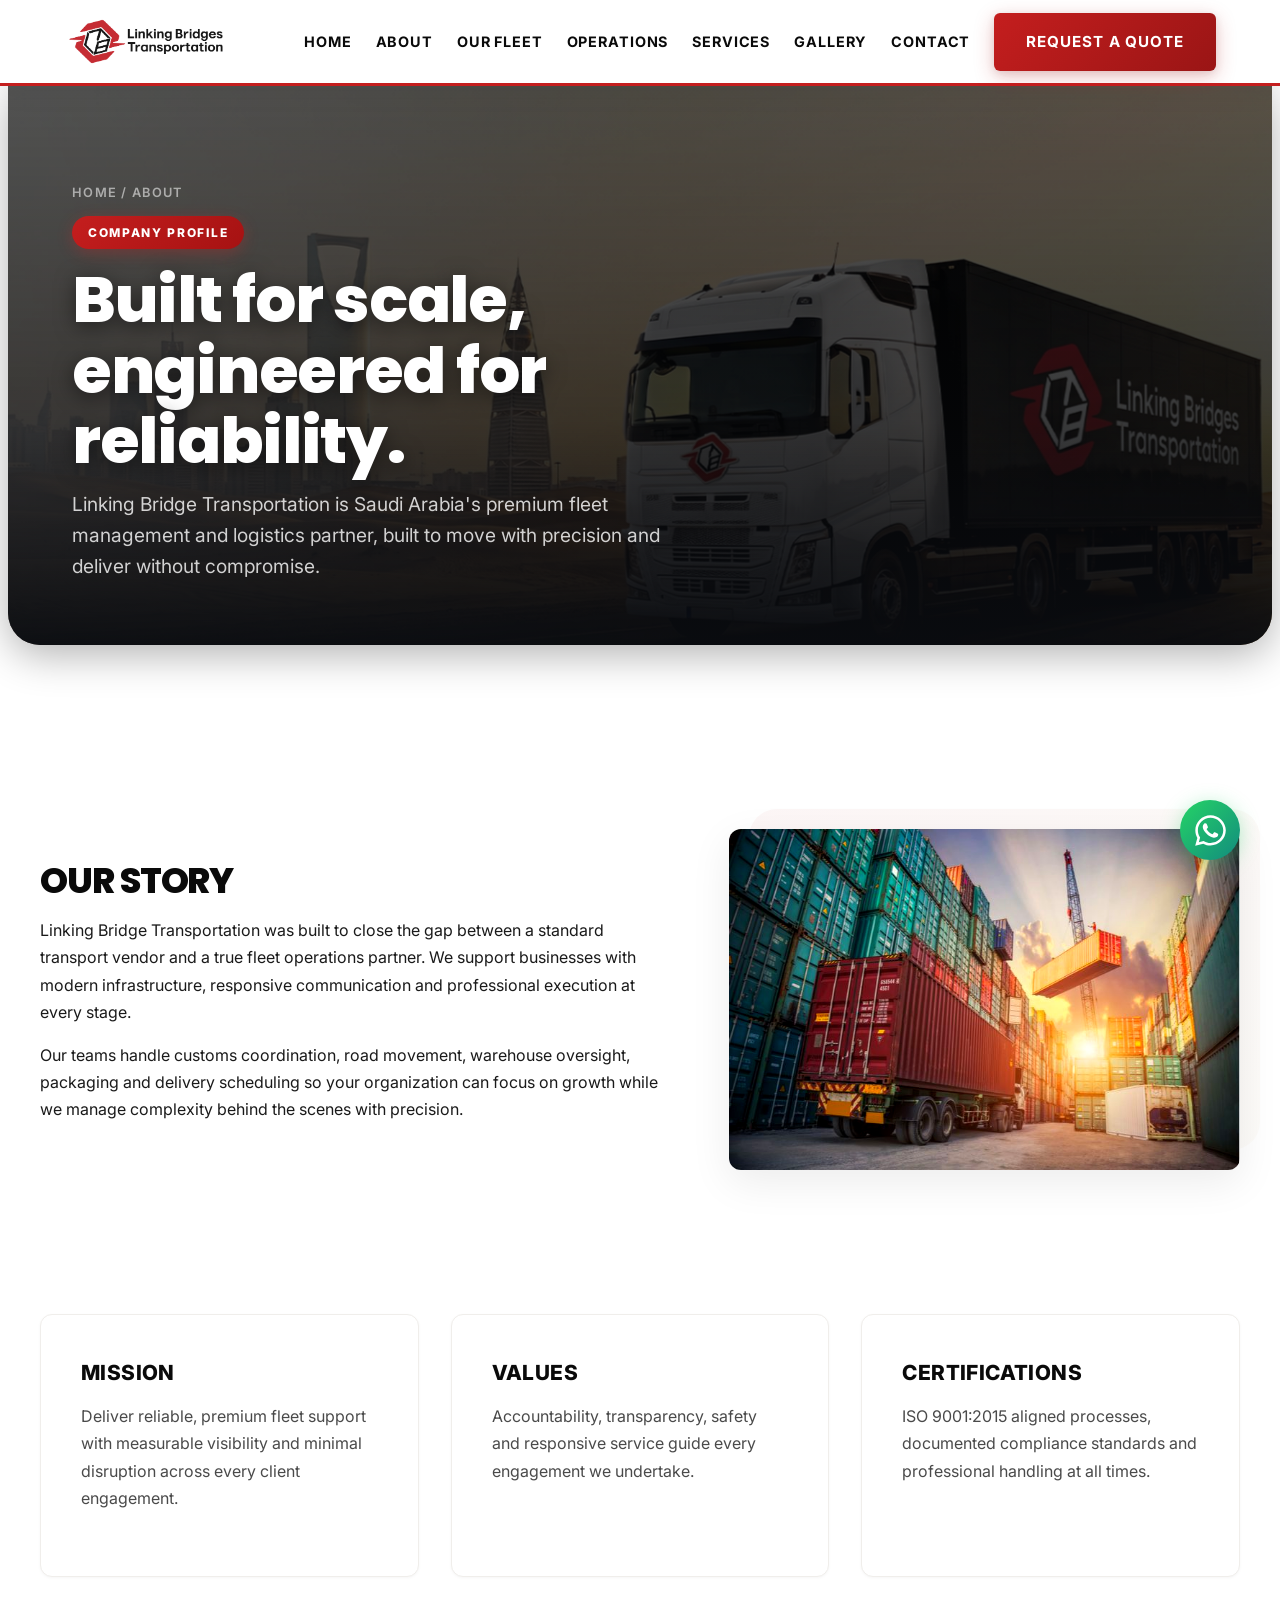
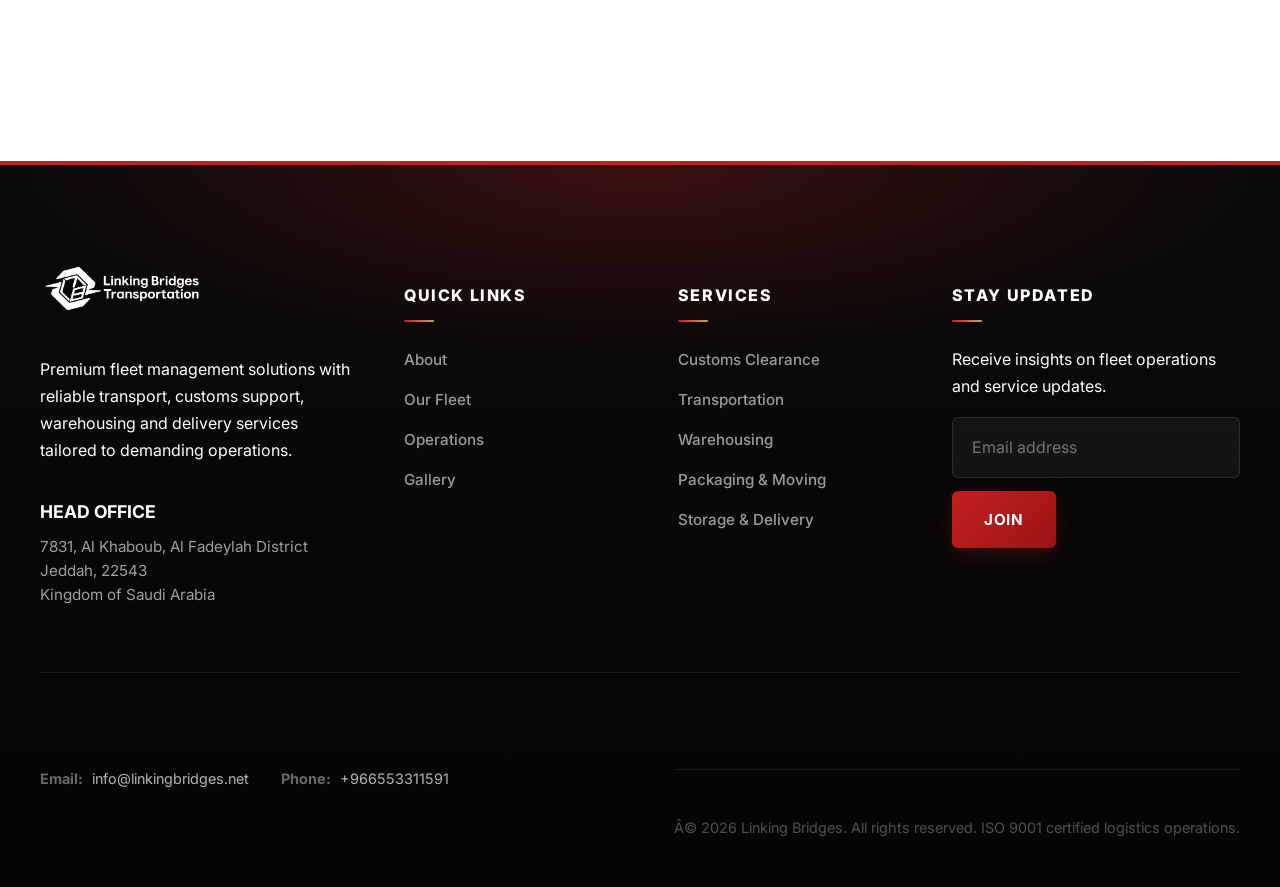
==== commit a9c211e0: "new updations has been done" ====
--- a/pages/about.html
+++ b/pages/about.html
@@ -1,54 +1,64 @@
-<!DOCTYPE html>
+﻿<!DOCTYPE html>
 <html lang="en">
-  <head>
-    <meta charset="UTF-8" />
-    <meta name="viewport" content="width=device-width, initial-scale=1.0" />
-    <title>About | Linking Bridge Transportation</title>
-    <link rel="preconnect" href="https://fonts.googleapis.com" />
-    <link rel="preconnect" href="https://fonts.gstatic.com" crossorigin />
-    <link href="https://fonts.googleapis.com/css2?family=Inter:wght@400;500;600;700;800&family=Poppins:wght@600;700;800&display=swap" rel="stylesheet" />
-    <link rel="stylesheet" href="/assets/css/styles.css" />
-  </head>
-  <body>
-    <header id="site-header"></header>
-    <main class="container section">
-      <div class="page-hero reveal">
-        <div class="hero-copy">
-          <div class="breadcrumb"><a href="/index.html">Home</a> / About</div>
-          <div class="eyebrow">COMPANY PROFILE</div>
-          <h1>Built for scale, engineered for reliability.</h1>
-          <p class="section-intro">Linking Bridge Transportation is a premium logistics provider delivering structured fleet management, customs clearance and commercial moving services across Saudi Arabia.</p>
-        </div>
-        <div class="page-hero-image">
-          <img src="/assets/images/gallery/truck-img2.avif" alt="Fleet Trucks" />
-        </div>
+<head>
+  <meta charset="UTF-8" />
+  <meta name="viewport" content="width=device-width, initial-scale=1.0" />
+  <meta name="description" content="Learn about Linking Bridge Transportation â€” Saudi Arabia's premium fleet management and logistics provider built for scale and reliability." />
+  <title>About | Linking Bridge Transportation</title>
+  <link rel="preconnect" href="https://fonts.googleapis.com" />
+  <link rel="preconnect" href="https://fonts.gstatic.com" crossorigin />
+  <link href="https://fonts.googleapis.com/css2?family=Inter:wght@400;500;600;700;800&family=Poppins:wght@600;700;800&display=swap" rel="stylesheet" />
+  <link rel="stylesheet" href="/assets/css/styles.css" />
+</head>
+<body>
+  <header id="site-header"></header>
+
+  <!-- Cinematic Page Hero -->
+  <div class="container" style="padding-top: 0; padding-bottom: 0;">
+    <div class="cin-hero reveal">
+      <div class="cin-hero-bg">
+        <img src="/assets/images/gallery/truck.jpg.jpeg" alt="Linking Bridges Transportation fleet on Saudi highway" />
       </div>
-      <section class="grid-2 section-sm">
-        <div class="reveal">
-          <h2 class="section-title">Our story</h2>
-          <p>Linking Bridge Transportation was built to close the gap between a standard transport vendor and a true fleet operations partner. We support businesses with modern infrastructure, responsive communication and professional execution at every stage.</p>
-          <p>Our teams handle customs coordination, road movement, warehouse oversight, packaging and delivery scheduling so your organization can focus on growth while we manage complexity behind the scenes with precision.</p>
-        </div>
-        <div class="about-visual reveal">
-          <img src="https://images.unsplash.com/photo-1517048676732-d65bc937f952?auto=format&fit=crop&w=1200&q=80" alt="Fleet operations team in action" />
-        </div>
-      </section>
-      <section class="grid-3 section-sm">
-        <article class="card info-card reveal">
-          <h3>Mission</h3>
-          <p>Deliver reliable, premium fleet support with measurable visibility and minimal disruption.</p>
-        </article>
-        <article class="card info-card reveal">
-          <h3>Values</h3>
-          <p>Accountability, transparency, safety and responsive service guide every engagement.</p>
-        </article>
-        <article class="card info-card reveal">
-          <h3>Certifications</h3>
-          <p>ISO 9001:2015 aligned processes, documented compliance standards and professional handling.</p>
-        </article>
-      </section>
-    </main>
-    <footer id="site-footer"></footer>
-    <script src="/assets/js/script.js"></script>
-  </body>
+      <div class="cin-hero-content">
+        <div class="breadcrumb"><a href="/index.html">Home</a> / About</div>
+        <div class="cin-eyebrow">Company Profile</div>
+        <h1>Built for scale, engineered for reliability.</h1>
+        <p class="cin-hero-sub">Linking Bridge Transportation is Saudi Arabia's premium fleet management and logistics partner, built to move with precision and deliver without compromise.</p>
+      </div>
+    </div>
+  </div>
+
+  <main class="container section">
+    <!-- Our Story -->
+    <section class="grid-2 section-sm">
+      <div class="reveal">
+        <h2 class="section-title">Our Story</h2>
+        <p>Linking Bridge Transportation was built to close the gap between a standard transport vendor and a true fleet operations partner. We support businesses with modern infrastructure, responsive communication and professional execution at every stage.</p>
+        <p>Our teams handle customs coordination, road movement, warehouse oversight, packaging and delivery scheduling so your organization can focus on growth while we manage complexity behind the scenes with precision.</p>
+      </div>
+      <div class="about-visual reveal" style="transition-delay: 200ms;">
+        <img src="/assets/images/gallery/transpotation-img2.jpg" alt="Port crane operations â€” Linking Bridge fleet" />
+      </div>
+    </section>
+
+    <!-- Mission / Values / Certifications -->
+    <section class="grid-3 section-sm">
+      <article class="card info-card reveal">
+        <h3>Mission</h3>
+        <p>Deliver reliable, premium fleet support with measurable visibility and minimal disruption across every client engagement.</p>
+      </article>
+      <article class="card info-card reveal" style="transition-delay: 150ms;">
+        <h3>Values</h3>
+        <p>Accountability, transparency, safety and responsive service guide every engagement we undertake.</p>
+      </article>
+      <article class="card info-card reveal" style="transition-delay: 300ms;">
+        <h3>Certifications</h3>
+        <p>ISO 9001:2015 aligned processes, documented compliance standards and professional handling at all times.</p>
+      </article>
+    </section>
+  </main>
+
+  <footer id="site-footer"></footer>
+  <script src="/assets/js/script.js"></script>
+</body>
 </html>
--- a/assets/css/styles.css
+++ b/assets/css/styles.css
@@ -1,41 +1,111 @@
+/* ============================================
+   LINKING BRIDGES TRANSPORTATION — PREMIUM CSS
+   ============================================ */
+
 :root {
-  --primary: #d31212;
-  --primary-dark: #a30e0e;
-  --accent: #000000;
-  --accent-soft: #333333;
-  --dark: #000000;
-  --text: #000000;
-  --muted: #555555;
+  --primary: #c41e1e;
+  --primary-dark: #9a1515;
+  --primary-glow: rgba(196, 30, 30, 0.25);
+  --gold: #c8a35f;
+  --gold-soft: rgba(200, 163, 95, 0.15);
+  --dark: #0a0a0a;
+  --dark-2: #141414;
+  --text: #1a1a1a;
+  --text-secondary: #4a4a4a;
+  --muted: #6b6b6b;
   --surface: #ffffff;
-  --surface-2: #ffffff;
-  --border: #e0e0e0;
-  --shadow-sm: 0 4px 12px rgba(0, 0, 0, 0.05);
-  --shadow: 0 12px 36px rgba(0, 0, 0, 0.08);
-  --shadow-lg: 0 24px 64px rgba(0, 0, 0, 0.12);
-  --radius: 8px;
-  --container: min(1180px, calc(100% - 2.5rem));
-}
-
-* { box-sizing: border-box; }
-html { scroll-behavior: smooth; }
+  --surface-warm: #faf9f7;
+  --surface-cool: #f5f6f8;
+  --border: #e8e6e3;
+  --border-light: #f0eeeb;
+  --shadow-xs: 0 1px 3px rgba(0,0,0,0.04);
+  --shadow-sm: 0 4px 12px rgba(0,0,0,0.06);
+  --shadow: 0 12px 40px rgba(0,0,0,0.08);
+  --shadow-lg: 0 24px 64px rgba(0,0,0,0.12);
+  --shadow-xl: 0 40px 80px rgba(0,0,0,0.16);
+  --radius: 12px;
+  --radius-lg: 20px;
+  --radius-xl: 28px;
+  --container: min(1200px, calc(100% - 2.5rem));
+  --transition: cubic-bezier(0.25, 0.8, 0.25, 1);
+  --transition-spring: cubic-bezier(0.34, 1.56, 0.64, 1);
+}
+
+* {
+  box-sizing: border-box;
+}
+
+html {
+  scroll-behavior: smooth;
+}
+
 body {
   margin: 0;
-  font-family: 'Inter', 'Segoe UI', Roboto, sans-serif;
+  font-family: 'Inter', -apple-system, 'Segoe UI', Roboto, sans-serif;
   color: var(--text);
   background: var(--surface);
   line-height: 1.7;
   overflow-x: hidden;
-}
-body.is-loading { overflow: hidden; }
-a { color: inherit; text-decoration: none; }
-img { display: block; max-width: 100%; }
-button, input, select, textarea { font: inherit; }
-
-.container { width: var(--container); margin: 0 auto; }
-.section { padding: 6rem 0; }
-.section-sm { padding: 4rem 0; }
-.section-title { font-size: clamp(2rem, 2.5vw, 2.8rem); margin: 0 0 1rem; font-family: 'Poppins', 'Segoe UI', sans-serif; color: #000000; letter-spacing: -0.02em; line-height: 1.2; text-transform: uppercase; font-weight: 800; }
-.section-intro { max-width: 740px; color: #333333; margin-bottom: 2.5rem; font-size: 1.1rem; }
+  -webkit-font-smoothing: antialiased;
+  -moz-osx-font-smoothing: grayscale;
+}
+
+body.is-loading {
+  overflow: hidden;
+}
+
+a {
+  color: inherit;
+  text-decoration: none;
+}
+
+img {
+  display: block;
+  max-width: 100%;
+}
+
+button,
+input,
+select,
+textarea {
+  font: inherit;
+}
+
+.container {
+  width: var(--container);
+  margin: 0 auto;
+}
+
+.section {
+  padding: 7rem 0;
+}
+
+.section-sm {
+  padding: 4.5rem 0;
+}
+
+.section-title {
+  font-size: clamp(2rem, 2.8vw, 3rem);
+  margin: 0 0 1rem;
+  font-family: 'Poppins', 'Segoe UI', sans-serif;
+  color: var(--dark);
+  letter-spacing: -0.03em;
+  line-height: 1.15;
+  text-transform: uppercase;
+  font-weight: 800;
+}
+
+.section-intro {
+  max-width: 740px;
+  color: var(--text-secondary);
+  margin-bottom: 3rem;
+  font-size: 1.15rem;
+  line-height: 1.7;
+}
+
+/* ============================================
+   LOADER
+   ============================================ */
 
 .page-loader {
   position: fixed;
@@ -43,16 +113,23 @@
   z-index: 9999;
   display: grid;
   place-items: center;
-  background: var(--primary);
+  background: linear-gradient(135deg, var(--primary) 0%, var(--primary-dark) 100%);
   transition: opacity 500ms ease, visibility 500ms ease;
 }
-.page-loader.is-hidden { opacity: 0; visibility: hidden; pointer-events: none; }
+
+.page-loader.is-hidden {
+  opacity: 0;
+  visibility: hidden;
+  pointer-events: none;
+}
+
 .loader-card {
   display: flex;
   flex-direction: column;
   align-items: center;
   gap: 1.5rem;
 }
+
 .loader-hexagon {
   width: 60px;
   height: 60px;
@@ -62,22 +139,34 @@
   border-radius: 5px;
   animation: spinPulse 1.5s cubic-bezier(0.25, 0.8, 0.25, 1) infinite;
 }
-.loader-hexagon::before, .loader-hexagon::after {
+
+.loader-hexagon::before,
+.loader-hexagon::after {
   content: "";
   position: absolute;
-  top: 0; left: 0; right: 0; bottom: 0;
+  top: 0;
+  left: 0;
+  right: 0;
+  bottom: 0;
   border-left: 4px solid #ffffff;
   border-right: 4px solid #ffffff;
   border-radius: 5px;
 }
-.loader-hexagon::before { transform: rotate(60deg); }
-.loader-hexagon::after { transform: rotate(-60deg); }
+
+.loader-hexagon::before {
+  transform: rotate(60deg);
+}
+
+.loader-hexagon::after {
+  transform: rotate(-60deg);
+}
 
 @keyframes spinPulse {
   0% { transform: rotate(0deg) scale(0.8); opacity: 0.5; }
   50% { transform: rotate(180deg) scale(1.1); opacity: 1; }
   100% { transform: rotate(360deg) scale(0.8); opacity: 0.5; }
 }
+
 .loader-title {
   font-family: 'Poppins', sans-serif;
   font-weight: 700;
@@ -86,101 +175,146 @@
   letter-spacing: -0.02em;
   text-align: center;
 }
+
 .loader-subtitle {
-  color: var(--muted);
+  color: rgba(255,255,255,0.7);
   font-size: 0.95rem;
 }
+
 @keyframes spin {
   to { transform: rotate(360deg); }
 }
 
+/* ============================================
+   GRADIENT TEXT & BUTTONS
+   ============================================ */
+
 .gradient-text {
-  background: linear-gradient(120deg, var(--primary), var(--accent));
+  background: linear-gradient(120deg, var(--primary), var(--gold));
   -webkit-background-clip: text;
   background-clip: text;
   color: transparent;
   display: inline-block;
 }
+
 .btn {
   display: inline-flex;
   align-items: center;
   justify-content: center;
   border: 0;
-  border-radius: 999px;
-  padding: 0.9rem 1.8rem;
-  font-weight: 600;
+  border-radius: 6px;
+  padding: 1rem 2rem;
+  font-weight: 700;
   font-size: 0.95rem;
   cursor: pointer;
-  transition: all 300ms cubic-bezier(0.25, 0.8, 0.25, 1);
+  transition: all 400ms var(--transition);
   white-space: nowrap;
   flex-shrink: 0;
-}
-.btn:hover { transform: translateY(-2px); }
+  position: relative;
+  overflow: hidden;
+}
+
+.btn::after {
+  content: '';
+  position: absolute;
+  inset: 0;
+  background: linear-gradient(135deg, rgba(255,255,255,0.2) 0%, transparent 50%);
+  opacity: 0;
+  transition: opacity 300ms ease;
+}
+
+.btn:hover::after {
+  opacity: 1;
+}
+
+.btn:hover {
+  transform: translateY(-3px);
+}
+
+.btn:active {
+  transform: translateY(-1px);
+}
+
 .btn-primary {
   color: white;
-  background: var(--primary);
-  box-shadow: 0 6px 16px rgba(211, 18, 18, 0.3);
-  border-radius: 4px;
+  background: linear-gradient(135deg, var(--primary) 0%, var(--primary-dark) 100%);
+  box-shadow: 0 6px 20px var(--primary-glow), 0 2px 8px rgba(0,0,0,0.1);
   text-transform: uppercase;
-  letter-spacing: 0.05em;
-}
+  letter-spacing: 0.06em;
+}
+
 .btn-primary:hover {
-  box-shadow: 0 8px 24px rgba(211, 18, 18, 0.4);
-  transform: translateY(-2px);
-  background: var(--dark);
-}
+  box-shadow: 0 12px 32px var(--primary-glow), 0 4px 12px rgba(0,0,0,0.15);
+  transform: translateY(-3px);
+}
+
 .btn-outline {
   display: inline-flex;
   align-items: center;
   justify-content: center;
-  border: 2px solid #000000;
-  border-radius: 4px;
-  padding: 0.8rem 1.8rem;
+  border: 2px solid var(--dark);
+  border-radius: 6px;
+  padding: 0.9rem 2rem;
   font-weight: 700;
   font-size: 0.95rem;
   cursor: pointer;
-  transition: all 300ms cubic-bezier(0.25, 0.8, 0.25, 1);
+  transition: all 400ms var(--transition);
   white-space: nowrap;
   flex-shrink: 0;
   background: transparent;
-  color: #000000;
+  color: var(--dark);
   text-transform: uppercase;
-}
+  letter-spacing: 0.04em;
+}
+
 .btn-outline:hover {
-  background: #000000;
+  background: var(--dark);
   color: white !important;
-}
+  box-shadow: 0 8px 24px rgba(0,0,0,0.2);
+}
+
 .btn-secondary {
   color: var(--dark);
   background: white;
   border: 1px solid var(--border);
   box-shadow: var(--shadow-sm);
 }
+
 .btn-secondary:hover {
-  border-color: rgba(0,0,0,0.15);
+  border-color: rgba(0, 0, 0, 0.15);
   box-shadow: var(--shadow);
 }
+
 .btn-ghost {
   color: white;
-  border: 1px solid rgba(255,255,255,0.4);
-  background: rgba(255,255,255,0.1);
+  border: 1px solid rgba(255, 255, 255, 0.3);
+  background: rgba(255, 255, 255, 0.08);
   backdrop-filter: blur(12px);
 }
+
 .btn-ghost:hover {
-  background: rgba(255,255,255,0.2);
-}
+  background: rgba(255, 255, 255, 0.18);
+  border-color: rgba(255, 255, 255, 0.5);
+}
+
+/* ============================================
+   HEADER
+   ============================================ */
 
 .site-header {
   position: sticky;
   top: 0;
-  z-index: 1000;
-  background: #ffffff;
-  border-bottom: 2px solid var(--primary);
-  box-shadow: 0 10px 30px rgba(0,0,0,0.1);
+  z-index: 1300;
+  background: rgba(255, 255, 255, 0.97);
+  backdrop-filter: blur(20px) saturate(1.8);
+  -webkit-backdrop-filter: blur(20px) saturate(1.8);
+  border-bottom: 3px solid var(--primary);
+  box-shadow: 0 4px 30px rgba(0, 0, 0, 0.06);
   width: 100%;
   margin: 0;
   transition: all 300ms ease;
 }
+
 .header-inner {
   display: flex;
   align-items: center;
@@ -188,8 +322,25 @@
   padding: 0.8rem 1.5rem;
   gap: 1rem;
 }
-.brand { display: flex; align-items: center; gap: 0.85rem; font-weight: 800; letter-spacing: 0.03em; color: white; flex-shrink: 0; }
-.brand-wordmark { display: block; max-height: 55px; min-height: 40px; width: auto; object-fit: contain; }
+
+.brand {
+  display: flex;
+  align-items: center;
+  gap: 0.85rem;
+  font-weight: 800;
+  letter-spacing: 0.03em;
+  color: white;
+  flex-shrink: 0;
+}
+
+.brand-wordmark {
+  display: block;
+  max-height: 55px;
+  min-height: 40px;
+  width: auto;
+  object-fit: contain;
+}
+
 .brand-wordmark-loader {
   max-height: 72px;
   min-height: 52px;
@@ -197,8 +348,14 @@
 }
 
 @media (max-width: 640px) {
-  .brand-wordmark { max-height: 40px; min-height: 32px; }
-  .brand-wordmark-loader { max-height: 56px; min-height: 40px; }
+  .brand-wordmark {
+    max-height: 40px;
+    min-height: 32px;
+  }
+  .brand-wordmark-loader {
+    max-height: 56px;
+    min-height: 40px;
+  }
 }
 
 .nav-links {
@@ -209,17 +366,19 @@
   margin: 0;
   padding: 0;
 }
+
 .nav-links a:not(.btn) {
-  font-size: 0.95rem;
-  font-weight: 800;
-  color: #000000;
+  font-size: 0.9rem;
+  font-weight: 700;
+  color: var(--dark);
   text-transform: uppercase;
-  letter-spacing: 0.05em;
+  letter-spacing: 0.06em;
   padding: 0.5rem 0;
   position: relative;
   transition: color 220ms ease;
   white-space: nowrap;
 }
+
 .nav-links a:not(.btn)::after {
   content: '';
   position: absolute;
@@ -227,47 +386,90 @@
   bottom: -4px;
   width: 0;
   height: 3px;
-  background: var(--primary);
-  transition: width 300ms cubic-bezier(0.25, 0.8, 0.25, 1);
-}
+  background: linear-gradient(90deg, var(--primary), var(--gold));
+  transition: width 300ms var(--transition);
+  border-radius: 2px;
+}
+
 .nav-links a:not(.btn):hover::after,
-.nav-links a:not(.btn).active::after { width: 100%; }
+.nav-links a:not(.btn).active::after {
+  width: 100%;
+}
+
 .nav-links a:not(.btn):hover,
-.nav-links a:not(.btn).active { color: var(--primary); }
-.dropdown { position: relative; }
+.nav-links a:not(.btn).active {
+  color: var(--primary);
+}
+
+.dropdown {
+  position: relative;
+}
+
 .dropdown-menu {
   position: absolute;
   top: 100%;
   left: 0;
-  min-width: 240px;
-  background: #333336;
-  border: 1px solid rgba(255,255,255,0.05);
-  border-radius: 12px;
-  padding: 0.5rem;
-  box-shadow: 0 10px 40px rgba(0,0,0,0.3);
+  min-width: 260px;
+  background: rgba(20, 20, 20, 0.95);
+  backdrop-filter: blur(24px) saturate(1.5);
+  -webkit-backdrop-filter: blur(24px) saturate(1.5);
+  border: 1px solid rgba(255, 255, 255, 0.08);
+  border-radius: var(--radius);
+  padding: 0.6rem;
+  box-shadow: 0 16px 48px rgba(0, 0, 0, 0.35);
   display: grid;
   gap: 0.2rem;
   opacity: 0;
   visibility: hidden;
-  transform: translateY(10px);
-  transition: all 250ms ease;
-}
+  transform: translateY(12px);
+  transition: all 250ms var(--transition);
+}
+
 .dropdown:hover .dropdown-menu,
-.dropdown:focus-within .dropdown-menu { opacity: 1; visibility: visible; transform: translateY(0); margin-top: 1rem; }
-.dropdown-menu a { display: block; padding: 0.75rem 1rem; border-radius: 8px; color: #e0e0e0; transition: all 200ms ease; }
-.dropdown-menu a:hover { background: rgba(255,255,255,0.08); color: white; transform: none; }
-.nav-toggle { display: none; background: transparent; border: 0; font-size: 1.35rem; }
+.dropdown:focus-within .dropdown-menu {
+  opacity: 1;
+  visibility: visible;
+  transform: translateY(0);
+  margin-top: 1rem;
+}
+
+.dropdown-menu a {
+  display: block;
+  padding: 0.8rem 1.1rem;
+  border-radius: 8px;
+  color: rgba(255,255,255,0.8);
+  transition: all 200ms ease;
+  font-size: 0.95rem;
+}
+
+.dropdown-menu a:hover {
+  background: rgba(255, 255, 255, 0.1);
+  color: white;
+  transform: none;
+}
+
+.nav-toggle {
+  display: none;
+  background: transparent;
+  border: 0;
+  font-size: 1.35rem;
+}
+
+/* ============================================
+   HERO SECTION — DESKTOP
+   ============================================ */
 
 .hero {
   position: relative;
-  min-height: 85vh;
+  min-height: 88vh;
   display: flex;
   align-items: center;
-  color: #1f1f1f;
+  color: var(--text);
   isolation: isolate;
   overflow: hidden;
-  background: #f0f2f5;
-}
+  background: var(--dark);
+}
+
 .hero-image {
   position: absolute;
   top: 0;
@@ -276,116 +478,329 @@
   height: 100%;
   z-index: 0;
 }
+
 .hero-image img {
   width: 100%;
   height: 100%;
   object-fit: cover;
   object-position: center right;
-  opacity: 0.8;
-  animation: zoomBg 20s infinite alternate linear;
-
-}
+  opacity: 1;
+  transition: transform 0.1s linear;
+  will-change: transform;
+}
+
 @keyframes zoomBg {
   from { transform: scale(1); }
   to { transform: scale(1.08); }
 }
+
 .hero::before {
   content: '';
   position: absolute;
   inset: 0;
-  background: linear-gradient(90deg, rgba(255,255,255,0.95) 0%, rgba(255,255,255,0.7) 40%, transparent 100%);
+  background: linear-gradient(
+    100deg,
+    rgba(255,255,255,0.98) 0%,
+    rgba(255,255,255,0.92) 30%,
+    rgba(255,255,255,0.6) 50%,
+    transparent 70%
+  );
   z-index: 1;
 }
-.hero::after { display: none; }
+
+.hero::after {
+  content: '';
+  position: absolute;
+  bottom: 0;
+  left: 0;
+  right: 0;
+  height: 120px;
+  background: linear-gradient(to top, rgba(255,255,255,0.9), transparent);
+  z-index: 1;
+}
+
 .hero-content {
   position: relative;
   z-index: 2;
-  width: min(var(--container), 100% - 2rem);
-  margin: 0 auto;
-  padding: 6rem 0;
-}
+  max-width: 45vw;
+  margin: 0;
+  padding: 6rem 0 6rem 4vw;
+}
+
 .hero-content > * {
-  max-width: 650px;
-}
-  animation: fadeUp 1s cubic-bezier(0.16, 1, 0.3, 1) both;
-}
-
-@media (max-width: 900px) {
-  .hero { min-height: 70vh; }
-  .hero-image img { object-position: bottom right; }
-  .hero-content { padding: 4rem 0; }
-  .hero::before { background: linear-gradient(180deg, rgba(255,255,255,0.95) 0%, rgba(255,255,255,0.7) 40%, transparent 100%); }
-}
-
-@media (max-width: 640px) {
-  .hero { min-height: 60vh; }
-  .hero-content { max-width: 100%; padding: 3rem 0; }
-  .hero h1 { font-size: 2.2rem; line-height: 1.15; }
-  .hero p { font-size: 1rem; }
-  .hero-actions { gap: 0.8rem; }
-}
+  max-width: 100%;
+}
+
 .hero .eyebrow {
   display: inline-block;
   color: var(--primary);
-  background: transparent;
-  padding: 0;
+  background: var(--primary-glow);
+  padding: 0.4rem 1rem;
+  font-size: 0.85rem;
+  font-weight: 800;
+  letter-spacing: 0.12em;
+  text-transform: uppercase;
+  margin-bottom: 1.2rem;
+  border: none;
+  border-radius: 4px;
+  backdrop-filter: blur(8px);
+}
+
+.hero h1,
+.hero-headline {
+  font-family: 'Poppins', 'Segoe UI', sans-serif;
+  font-size: clamp(2.4rem, 4.2vw, 5.2rem);
+  line-height: 1.1;
+  max-width: 900px;
+  margin: 0;
+  letter-spacing: -0.03em;
+  font-weight: 900;
+  text-transform: none;
+  color: var(--dark);
+  white-space: nowrap;
+}
+
+.hero-headline span {
+  color: var(--primary);
+  display: block;
+  position: relative;
+}
+
+.hero p {
   font-size: 1.1rem;
-  font-weight: 800;
-  letter-spacing: 0.1em;
-  text-transform: uppercase;
-  margin-bottom: 0.8rem;
-  border: none;
-}
-.hero h1 {
-  font-family: 'Poppins', 'Segoe UI', sans-serif;
-  font-size: clamp(3rem, 5.5vw, 5.5rem);
-  line-height: 1;
-  max-width: 800px;
-  margin: 0 0 1.5rem;
-  letter-spacing: -0.02em;
-  font-weight: 900;
-  text-transform: uppercase;
-  color: #000000;
-}
-.hero p {
-  font-size: 1.25rem;
-  max-width: 600px;
-  color: #000000;
-  font-weight: 500;
+  max-width: 520px;
+  color: var(--text-secondary);
+  font-weight: 450;
   margin-bottom: 2.5rem;
-  line-height: 1.6;
-}
-.hero-actions { display: flex; gap: 1.5rem; flex-wrap: wrap; margin-bottom: 2.5rem; }
+  line-height: 1.7;
+}
+
+.hero-actions {
+  display: flex;
+  gap: 1.2rem;
+  flex-wrap: wrap;
+  margin-bottom: 2.5rem;
+}
+
 .hero-badges {
   display: flex;
   flex-wrap: wrap;
-  gap: 2rem;
+  gap: 1rem;
   margin-top: 1rem;
 }
+
 .hero-badges span {
   display: inline-flex;
   align-items: center;
   gap: 0.5rem;
-  padding: 0;
-  background: transparent;
-  border: none;
-  font-size: 1rem;
-  font-weight: 800;
-  color: #000000;
+  padding: 0.5rem 1rem;
+  background: rgba(255,255,255,0.7);
+  backdrop-filter: blur(8px);
+  border: 1px solid var(--border-light);
+  border-radius: 6px;
+  font-size: 0.85rem;
+  font-weight: 700;
+  color: var(--dark);
   text-transform: uppercase;
-}
-.hero-badges i { color: var(--primary); font-size: 1.2rem; }
+  letter-spacing: 0.04em;
+}
+
+.hero-badges i {
+  color: var(--primary);
+  font-size: 1.1rem;
+}
+
+/* Scroll indicator */
+.hero-scroll-indicator {
+  position: absolute;
+  bottom: 2rem;
+  left: 50%;
+  transform: translateX(-50%);
+  z-index: 3;
+  display: flex;
+  flex-direction: column;
+  align-items: center;
+  gap: 0.5rem;
+  animation: scrollBounce 2s ease-in-out infinite;
+}
+
+.hero-scroll-indicator span {
+  font-size: 0.75rem;
+  text-transform: uppercase;
+  letter-spacing: 0.15em;
+  color: var(--muted);
+  font-weight: 600;
+}
+
+.hero-scroll-indicator::after {
+  content: '';
+  width: 2px;
+  height: 24px;
+  background: linear-gradient(to bottom, var(--primary), transparent);
+  border-radius: 2px;
+}
+
+@keyframes scrollBounce {
+  0%, 100% { transform: translateX(-50%) translateY(0); }
+  50% { transform: translateX(-50%) translateY(8px); }
+}
+
+/* ============================================
+   HERO — MOBILE (Premium Cinematic)
+   ============================================ */
+
+@media (max-width: 900px) {
+  .hero {
+    min-height: 55vh;
+    flex-direction: column;
+    align-items: stretch;
+    background: var(--dark);
+    overflow: hidden;
+  }
+
+  /* Cinematic dark gradient overlay on mobile */
+  .hero::before {
+    display: block;
+    content: '';
+    position: absolute;
+    inset: 0;
+    background: linear-gradient(
+      to bottom,
+      rgba(0,0,0,0.6) 0%,
+      rgba(0,0,0,0.3) 40%,
+      rgba(0,0,0,0.7) 100%
+    );
+    z-index: 1;
+  }
+
+  .hero::after {
+    display: block;
+    content: '';
+    position: absolute;
+    bottom: 0;
+    left: 0;
+    right: 0;
+    height: 120px;
+    background: linear-gradient(to top, var(--dark), transparent);
+    z-index: 1;
+  }
+
+  /* Image stays as absolute full-bleed background */
+  .hero-image {
+    position: absolute !important;
+    top: 0 !important;
+    left: 0 !important;
+    width: 100% !important;
+    height: 100% !important;
+    z-index: 0;
+  }
+
+  .hero-image img {
+    width: 100%;
+    height: 100%;
+    display: block;
+    object-fit: cover;
+    object-position: 35% center;
+    opacity: 0;
+    animation: zoomInHero 1.5s cubic-bezier(0.2, 0.8, 0.2, 1) forwards;
+  }
+
+  @keyframes zoomInHero {
+    from {
+      opacity: 0;
+      transform: scale(1.15);
+    }
+    to {
+      opacity: 1;
+      transform: scale(1);
+    }
+  }
+
+  /* Text overlaid on image */
+  .hero-content {
+    position: relative;
+    z-index: 2;
+    max-width: 100%;
+    width: 100%;
+    padding: 6rem 1.8rem 3rem !important;
+    margin: 0 !important;
+    background: transparent;
+    display: flex;
+    flex-direction: column;
+    justify-content: flex-end;
+    min-height: 55vh;
+  }
+
+  .hero h1,
+  .hero-headline {
+    font-size: clamp(2rem, 9vw, 3rem);
+    white-space: normal;
+    color: #ffffff;
+    text-shadow: none;
+    margin-bottom: 0;
+  }
+
+  .hero-headline span {
+    color: var(--primary);
+  }
+
+  .hero-scroll-indicator {
+    display: none;
+  }
+}
+
+@media (max-width: 640px) {
+  .hero {
+    min-height: 60vh;
+  }
+  .hero-content {
+    padding: 5rem 1.4rem 2rem !important;
+    min-height: 60vh;
+  }
+
+  .hero h1,
+  .hero-headline {
+    font-size: clamp(1.8rem, 8vw, 2.6rem);
+  }
+}
+
+/* ============================================
+   STAT STRIP
+   ============================================ */
 
 .stat-strip {
-  padding: 3rem 0; 
-  background: #000000;
+  padding: 4rem 0;
+  background: linear-gradient(135deg, var(--dark) 0%, var(--dark-2) 100%);
   color: #ffffff;
   border-top: 4px solid var(--primary);
   position: relative;
   z-index: 10;
-}
-.stat-grid { display: grid; grid-template-columns: repeat(4, 1fr); gap: 1rem; }
-.stat-card { padding: 1rem 0.5rem; text-align: center; position: relative; }
+  overflow: hidden;
+}
+
+.stat-strip::before {
+  content: '';
+  position: absolute;
+  top: -50%;
+  right: -10%;
+  width: 500px;
+  height: 500px;
+  background: radial-gradient(circle, var(--primary-glow) 0%, transparent 70%);
+  pointer-events: none;
+}
+
+.stat-grid {
+  display: grid;
+  grid-template-columns: repeat(4, 1fr);
+  gap: 1rem;
+}
+
+.stat-card {
+  padding: 1.5rem 0.5rem;
+  text-align: center;
+  position: relative;
+}
+
 .stat-card:not(:last-child)::after {
   content: '';
   position: absolute;
@@ -393,80 +808,291 @@
   top: 20%;
   bottom: 20%;
   width: 1px;
-  background: rgba(255,255,255,0.2);
-}
-.stat-card strong { display: block; font-size: 3rem; font-family: 'Poppins', sans-serif; font-weight: 900; color: #ffffff; margin-bottom: 0.2rem; line-height: 1; }
-.stat-card span { color: var(--primary); font-size: 1.1rem; font-weight: 700; text-transform: uppercase; letter-spacing: 1px; }
-
-.grid-2 { display: grid; grid-template-columns: 1.1fr 0.9fr; gap: 4rem; align-items: center; }
-.grid-3 { display: grid; grid-template-columns: repeat(3, 1fr); gap: 2rem; }
-.grid-4 { display: grid; grid-template-columns: repeat(4, 1fr); gap: 1.5rem; }
+  background: rgba(255, 255, 255, 0.12);
+}
+
+.stat-card strong {
+  display: block;
+  font-size: clamp(2.5rem, 4vw, 3.5rem);
+  font-family: 'Poppins', sans-serif;
+  font-weight: 900;
+  color: #ffffff;
+  margin-bottom: 0.4rem;
+  line-height: 1;
+  background: linear-gradient(135deg, #ffffff 0%, rgba(255,255,255,0.8) 100%);
+  -webkit-background-clip: text;
+  background-clip: text;
+  -webkit-text-fill-color: transparent;
+}
+
+.stat-card span {
+  color: var(--gold);
+  font-size: 0.9rem;
+  font-weight: 700;
+  text-transform: uppercase;
+  letter-spacing: 0.12em;
+}
+
+/* ============================================
+   GRID LAYOUTS
+   ============================================ */
+
+.grid-2 {
+  display: grid;
+  grid-template-columns: 1.1fr 0.9fr;
+  gap: 4rem;
+  align-items: center;
+}
+
+.grid-3 {
+  display: grid;
+  grid-template-columns: repeat(3, 1fr);
+  gap: 2rem;
+}
+
+.grid-4 {
+  display: grid;
+  grid-template-columns: repeat(4, 1fr);
+  gap: 1.5rem;
+}
+
+/* ============================================
+   CARDS — PREMIUM DESIGN
+   ============================================ */
+
 .card {
-  background: #ffffff;
-  border: 1px solid var(--border);
-  border-radius: 4px;
-  box-shadow: 0 4px 15px rgba(0,0,0,0.05);
-  transition: all 400ms cubic-bezier(0.25, 0.8, 0.25, 1);
+  background: var(--surface);
+  border: 1px solid var(--border-light);
+  border-radius: var(--radius);
+  box-shadow: var(--shadow-xs);
+  transition: all 500ms var(--transition);
   overflow: hidden;
   position: relative;
 }
+
 .card::before {
   content: '';
   position: absolute;
-  top: 0; left: 0; right: 0; height: 4px;
-  background: var(--primary);
+  top: 0;
+  left: 0;
+  right: 0;
+  height: 3px;
+  background: linear-gradient(90deg, var(--primary), var(--gold));
   transform: scaleX(0);
   transform-origin: left;
-  transition: transform 300ms ease;
-}
-.card:hover::before { transform: scaleX(1); }
-.card:hover { 
-  transform: translateY(-8px); 
-  box-shadow: 0 15px 40px rgba(0,0,0,0.15); 
-}
-.service-card, .feature-card, .info-card, .gallery-card { padding: 2.2rem; }
-.feature-card { padding: 1.5rem; text-align: left; }
-.feature-card .icon-wrapper { 
+  transition: transform 400ms var(--transition);
+}
+
+.card:hover::before {
+  transform: scaleX(1);
+}
+
+.card:hover {
+  transform: translateY(-8px);
+  box-shadow: 0 20px 40px rgba(0,0,0,0.08), 0 1px 3px rgba(0,0,0,0.03);
+  border-color: rgba(196,30,30,0.2);
+}
+
+.service-card,
+.feature-card,
+.info-card,
+.gallery-card {
+  padding: 2.5rem;
+}
+
+.feature-card {
+  padding: 1.8rem;
+  text-align: left;
+}
+
+.feature-card .icon-wrapper {
   display: inline-flex;
   align-items: center;
   justify-content: center;
-  width: 50px;
-  height: 50px;
-  background: #fcf0f0;
-  border-radius: 12px;
-  margin-bottom: 1rem;
-}
-.feature-card .icon { 
-  font-size: 1.5rem; 
+  width: 52px;
+  height: 52px;
+  background: linear-gradient(135deg, rgba(196,30,30,0.08), rgba(200,163,95,0.08));
+  border-radius: var(--radius);
+  margin-bottom: 1.2rem;
+  transition: all 300ms var(--transition);
+}
+
+.card:hover .feature-card .icon-wrapper,
+.feature-card:hover .icon-wrapper {
+  background: linear-gradient(135deg, rgba(196,30,30,0.15), rgba(200,163,95,0.15));
+  transform: scale(1.05);
+}
+
+.feature-card .icon {
+  font-size: 1.5rem;
   color: var(--primary);
   display: block;
 }
-.service-card .icon { 
-  font-size: 2.8rem; 
-  color: var(--primary); 
-  margin-bottom: 1.2rem; 
-  display: inline-block;
-  transition: transform 300ms ease;
-}
-.service-card h3, .feature-card h3, .info-card h3 { margin: 0 0 0.8rem; font-size: 1.4rem; color: #000000; font-weight: 800; text-transform: uppercase; }
-.service-card p, .feature-card p, .info-card p { color: #555555; margin: 0 0 1.5rem 0; line-height: 1.6; font-size: 1.05rem; }
-.service-card a { display: inline-flex; align-items: center; font-weight: 800; font-size: 0.95rem; text-transform: uppercase; color: var(--primary); letter-spacing: 1px; }
-.service-card a:hover { color: #000000; }
-
-.about-visual img, .operations-visual img, .fleet-visual img, .gallery-card img { width: 100%; height: auto; object-fit: cover; border-radius: 4px; box-shadow: 0 10px 30px rgba(0,0,0,0.1); }
-.about-visual { position: relative; }
-
-.premium-image-group { position: relative; display: block; padding-bottom: 2rem; }
-.premium-image-group .img-main { width: 85%; margin-left: 0; position: relative; z-index: 1; border: 1px solid #e0e0e0; }
-.premium-image-group .img-secondary { 
-  position: absolute; 
-  width: 55%; 
-  bottom: 0; 
-  right: 0; 
-  z-index: 2; 
-  border: 8px solid #ffffff; 
-  box-shadow: 0 20px 50px rgba(0,0,0,0.2); 
-}
+
+.service-card .icon {
+  font-size: 2.8rem;
+  margin-bottom: 1.2rem;
+  display: inline-flex;
+  align-items: center;
+  justify-content: center;
+  width: 72px;
+  height: 72px;
+  background: linear-gradient(135deg, rgba(196,30,30,0.08), rgba(200,163,95,0.06));
+  border-radius: 16px;
+  color: var(--primary);
+  transition: all 400ms var(--transition-spring);
+}
+
+.service-card .icon svg {
+  stroke: var(--primary);
+}
+
+.service-card:hover .icon {
+  transform: translateY(-5px) scale(1.1);
+  background: linear-gradient(135deg, rgba(196,30,30,0.15), rgba(200,163,95,0.12));
+  box-shadow: 0 10px 20px rgba(196,30,30,0.1);
+}
+
+.service-card h3,
+.feature-card h3,
+.info-card h3 {
+  margin: 0 0 0.8rem;
+  font-size: 1.3rem;
+  color: var(--dark);
+  font-weight: 800;
+  text-transform: uppercase;
+  letter-spacing: 0.02em;
+}
+
+.service-card p,
+.feature-card p,
+.info-card p {
+  color: var(--text-secondary);
+  margin: 0 0 1.5rem 0;
+  line-height: 1.7;
+  font-size: 1rem;
+}
+
+/* ============================================
+   OPERATIONS PAGE STYLES
+   ============================================ */
+
+.ops-grid-section {
+  align-items: center;
+  gap: 4rem;
+  margin-bottom: 3rem;
+}
+
+.ops-grid-reverse {
+  direction: rtl;
+}
+
+.ops-grid-reverse > * {
+  direction: ltr;
+}
+
+.ops-section-heading {
+  font-size: 1.8rem;
+  margin-bottom: 1rem;
+  color: var(--primary);
+}
+
+.ops-image-wrap {
+  border-radius: 20px;
+  overflow: hidden;
+  box-shadow: 0 10px 40px rgba(0,0,0,0.15);
+  line-height: 0;
+}
+
+.ops-image-wrap img {
+  width: 100%;
+  height: auto;
+  display: block;
+  object-fit: cover;
+  border-radius: 20px;
+  transition: transform 500ms ease;
+}
+
+.ops-image-wrap:hover img {
+  transform: scale(1.03);
+}
+
+@media (max-width: 960px) {
+  .ops-grid-section {
+    gap: 2rem;
+    margin-bottom: 2.5rem;
+  }
+
+  .ops-grid-reverse {
+    direction: ltr;
+  }
+
+  .ops-section-heading {
+    font-size: 1.4rem;
+  }
+}
+
+.service-card a {
+  display: inline-flex;
+  align-items: center;
+  font-weight: 700;
+  font-size: 0.9rem;
+  text-transform: uppercase;
+  color: var(--primary);
+  letter-spacing: 0.08em;
+  transition: all 300ms ease;
+  gap: 0.3rem;
+}
+
+.service-card a:hover {
+  color: var(--dark);
+  gap: 0.6rem;
+}
+
+/* ============================================
+   VISUALS & IMAGES
+   ============================================ */
+
+.about-visual img,
+.operations-visual img,
+.fleet-visual img,
+.gallery-card img {
+  width: 100%;
+  height: auto;
+  object-fit: cover;
+  border-radius: var(--radius);
+  box-shadow: var(--shadow);
+  transition: all 600ms var(--transition);
+}
+
+.about-visual {
+  position: relative;
+}
+
+.premium-image-group {
+  position: relative;
+  display: block;
+  padding-bottom: 2rem;
+}
+
+.premium-image-group .img-main {
+  width: 85%;
+  margin-left: 0;
+  position: relative;
+  z-index: 1;
+  border: 1px solid var(--border);
+}
+
+.premium-image-group .img-secondary {
+  position: absolute;
+  width: 55%;
+  bottom: 0;
+  right: 0;
+  z-index: 2;
+  border: 8px solid #ffffff;
+  box-shadow: var(--shadow-lg);
+}
+
 .about-visual::before {
   content: '';
   position: absolute;
@@ -474,22 +1100,38 @@
   right: -20px;
   bottom: 20px;
   left: 20px;
-  background: rgba(181,18,27,0.05);
-  border-radius: 24px;
+  background: linear-gradient(135deg, rgba(196,30,30,0.04), rgba(200,163,95,0.04));
+  border-radius: var(--radius-xl);
   z-index: -1;
 }
 
+/* ============================================
+   BANNER / CTA
+   ============================================ */
+
 .banner {
-  background: #000000;
+  background: linear-gradient(135deg, var(--dark) 0%, #1a1a1a 50%, var(--dark) 100%);
   color: white;
-  border-radius: 0;
+  border-radius: var(--radius-lg);
   padding: 6rem 3rem;
-  box-shadow: 0 24px 60px rgba(0, 0, 0, 0.5);
+  box-shadow: var(--shadow-xl);
   position: relative;
   overflow: hidden;
   text-align: center;
-  border-left: 8px solid var(--primary);
-}
+  border-left: none;
+  border: 1px solid rgba(255,255,255,0.05);
+}
+
+.banner::before {
+  content: '';
+  position: absolute;
+  top: 0;
+  left: 0;
+  right: 0;
+  height: 3px;
+  background: linear-gradient(90deg, var(--primary), var(--gold), var(--primary));
+}
+
 .banner::after {
   content: '';
   position: absolute;
@@ -497,61 +1139,162 @@
   right: -100px;
   width: 400px;
   height: 400px;
-  background: var(--primary);
-  transform: rotate(45deg);
-  opacity: 0.1;
+  background: radial-gradient(circle, var(--primary-glow) 0%, transparent 70%);
   z-index: 1;
 }
-.banner strong { display: block; font-size: clamp(2rem, 3vw, 2.6rem); margin-bottom: 1rem; position: relative; z-index: 2; line-height: 1.2; }
-.banner p { font-size: 1.15rem; color: rgba(255,255,255,0.9); max-width: 640px; margin: 0 auto 2rem; position: relative; z-index: 2; }
-.banner .btn { position: relative; z-index: 2; }
+
+.banner strong {
+  display: block;
+  font-size: clamp(2rem, 3vw, 2.6rem);
+  margin-bottom: 1rem;
+  position: relative;
+  z-index: 2;
+  line-height: 1.2;
+  font-family: 'Poppins', sans-serif;
+  letter-spacing: -0.02em;
+}
+
+.banner p {
+  font-size: 1.15rem;
+  color: rgba(255, 255, 255, 0.75);
+  max-width: 640px;
+  margin: 0 auto 2.5rem;
+  position: relative;
+  z-index: 2;
+}
+
+.banner .btn {
+  position: relative;
+  z-index: 2;
+}
+
+/* ============================================
+   QUOTE PANEL / FORM
+   ============================================ */
 
 .quote-panel {
-  background: #ffffff;
+  background: var(--surface);
   padding: 3rem;
-  border-radius: 8px;
-  border: 1px solid #e0e0e0;
-  box-shadow: 0 15px 40px rgba(0,0,0,0.08);
-}
-.quote-panel h3 { font-size: 1.8rem; margin: 0 0 1rem; color: #000000; font-weight: 800; text-transform: uppercase; }
-.quote-panel p { color: #555555; margin-bottom: 2rem; line-height: 1.6; }
-.quote-form { display: grid; gap: 1.5rem; }
-.quote-form label { display: grid; gap: 0.5rem; font-weight: 700; font-size: 0.95rem; color: #000000; }
-.quote-form input, .quote-form select, .quote-form textarea {
+  border-radius: var(--radius-lg);
+  border: 1px solid var(--border);
+  box-shadow: var(--shadow);
+}
+
+.quote-panel h3 {
+  font-size: 1.8rem;
+  margin: 0 0 1rem;
+  color: var(--dark);
+  font-weight: 800;
+  text-transform: uppercase;
+  letter-spacing: -0.01em;
+}
+
+.quote-panel p {
+  color: var(--text-secondary);
+  margin-bottom: 2rem;
+  line-height: 1.7;
+}
+
+.quote-form {
+  display: grid;
+  gap: 1.5rem;
+}
+
+.quote-form label {
+  display: grid;
+  gap: 0.5rem;
+  font-weight: 700;
+  font-size: 0.9rem;
+  color: var(--dark);
+  text-transform: uppercase;
+  letter-spacing: 0.04em;
+}
+
+.quote-form input,
+.quote-form select,
+.quote-form textarea {
   width: 100%;
   padding: 1rem 1.2rem;
-  border: 1px solid #d0d0d0;
-  border-radius: 6px;
+  border: 1px solid var(--border);
+  border-radius: 8px;
   font-family: inherit;
   font-size: 1rem;
-  transition: all 200ms ease;
-  background: #fbfbfb;
-}
-.quote-form input:focus, .quote-form select:focus, .quote-form textarea:focus {
+  transition: all 300ms var(--transition);
+  background: var(--surface-warm);
+  color: var(--text);
+}
+
+.quote-form input:focus,
+.quote-form select:focus,
+.quote-form textarea:focus {
   outline: none;
   border-color: var(--primary);
-  background: #ffffff;
-  box-shadow: 0 0 0 4px rgba(211, 18, 18, 0.1);
-}
-.quote-form textarea { min-height: 120px; resize: vertical; }
-.quote-form .btn { margin-top: 0.5rem; width: 100%; padding: 1.2rem; font-size: 1.1rem; }
-
-.gallery-grid { display: grid; grid-template-columns: repeat(3, 1fr); gap: 2rem; }
-.gallery-card { overflow: hidden; padding: 0; border: 1px solid var(--border); border-radius: 24px; box-shadow: var(--shadow); }
-.gallery-card img { height: 260px; transition: transform 600ms cubic-bezier(0.25, 0.8, 0.25, 1); border-radius: 24px 24px 0 0; box-shadow: none; }
-.gallery-card:hover img { transform: scale(1.05); }
-.gallery-card .caption { padding: 1.5rem; background: white; position: relative; z-index: 2; border-top: 1px solid var(--border); }
-
-/* Affiliations Carousel */
+  background: var(--surface);
+  box-shadow: 0 0 0 4px var(--primary-glow);
+}
+
+.quote-form textarea {
+  min-height: 120px;
+  resize: vertical;
+}
+
+.quote-form .btn {
+  margin-top: 0.5rem;
+  width: 100%;
+  padding: 1.2rem;
+  font-size: 1.1rem;
+}
+
+/* ============================================
+   GALLERY
+   ============================================ */
+
+.gallery-grid {
+  display: grid;
+  grid-template-columns: repeat(3, 1fr);
+  gap: 2rem;
+}
+
+.gallery-card {
+  overflow: hidden;
+  padding: 0;
+  border: 1px solid var(--border-light);
+  border-radius: var(--radius-lg);
+  box-shadow: var(--shadow-sm);
+}
+
+.gallery-card img {
+  height: 280px;
+  transition: transform 700ms var(--transition);
+  border-radius: var(--radius-lg) var(--radius-lg) 0 0;
+  box-shadow: none;
+}
+
+.gallery-card:hover img {
+  transform: scale(1.06);
+}
+
+.gallery-card .caption {
+  padding: 1.8rem;
+  background: white;
+  position: relative;
+  z-index: 2;
+  border-top: 1px solid var(--border-light);
+}
+
+/* ============================================
+   AFFILIATIONS CAROUSEL
+   ============================================ */
+
 .affiliations-carousel {
   overflow: hidden;
   width: 100%;
-  padding: 2.5rem 0;
+  padding: 3rem 0;
   position: relative;
   margin-bottom: 2rem;
-  background: var(--primary);
-  border-radius: 12px;
-}
+  background: transparent;
+}
+
 .affiliations-carousel::before,
 .affiliations-carousel::after {
   content: "";
@@ -562,14 +1305,17 @@
   z-index: 2;
   pointer-events: none;
 }
+
 .affiliations-carousel::before {
   left: 0;
-  background: linear-gradient(to right, var(--primary), transparent);
-}
+  background: linear-gradient(to right, var(--surface) 20%, transparent);
+}
+
 .affiliations-carousel::after {
   right: 0;
-  background: linear-gradient(to left, var(--primary), transparent);
-}
+  background: linear-gradient(to left, var(--surface) 20%, transparent);
+}
+
 .affiliations-track {
   display: flex;
   align-items: center;
@@ -577,54 +1323,226 @@
   width: max-content;
   animation: scrollMarquee 35s linear infinite;
 }
+
 .affiliations-track:hover {
   animation-play-state: paused;
 }
+
 .affiliations-track img {
-  height: 100px;
+  width: 200px;
+  height: 90px;
   object-fit: contain;
-  transition: all 300ms ease;
+  transition: all 400ms var(--transition);
   cursor: pointer;
-}
-.affiliations-track img:not([src*="logo6"]) {
-  mix-blend-mode: multiply;
-}
+  opacity: 1;
+  filter: none;
+}
+
 .affiliations-track img:hover {
-  transform: scale(1.05);
-}
+  transform: scale(1.08);
+  filter: drop-shadow(0 10px 20px rgba(0,0,0,0.08));
+}
+
 @keyframes scrollMarquee {
   0% { transform: translateX(0); }
   100% { transform: translateX(calc(-50% - 2.5rem)); }
 }
 
-.site-footer { background: #000000; color: #ffffff; padding: 6rem 0 0; border-top: 4px solid var(--primary); }
-.footer-grid { display: grid; grid-template-columns: 1.4fr 1fr 1fr 1.2fr; gap: 3rem; margin-bottom: 4rem; }
-.footer-grid h4 { color: white; margin-bottom: 1.5rem; font-size: 1.2rem; font-weight: 800; text-transform: uppercase; letter-spacing: 1px; }
-.footer-grid ul { list-style: none; padding: 0; margin: 0; display: grid; gap: 0.8rem; }
-.footer-grid a { color: #cccccc; transition: color 200ms ease; font-weight: 500; }
-.footer-grid a:hover { color: var(--primary); }
-.newsletter { display: flex; gap: 0.8rem; flex-wrap: wrap; margin-top: 1rem; }
-.newsletter input { flex: 1 1 220px; border: 1px solid rgba(255,255,255,0.1); border-radius: 4px; padding: 1rem 1.2rem; background: rgba(255,255,255,0.05); color: white; transition: border-color 300ms ease; }
-.newsletter input:focus { outline: none; border-color: var(--primary); }
+/* ============================================
+   FOOTER
+   ============================================ */
+
+.site-footer {
+  background: linear-gradient(180deg, var(--dark) 0%, #050505 100%);
+  color: #ffffff;
+  padding: 6rem 0 0;
+  border-top: 4px solid var(--primary);
+  position: relative;
+}
+
+.site-footer::before {
+  content: '';
+  position: absolute;
+  top: 0;
+  left: 0;
+  right: 0;
+  height: 200px;
+  background: radial-gradient(ellipse at top center, var(--primary-glow) 0%, transparent 70%);
+  pointer-events: none;
+}
+
+/* WhatsApp Float Button */
+.whatsapp-float {
+  position: fixed;
+  width: 60px;
+  height: 60px;
+  bottom: 40px;
+  right: 40px;
+  background: linear-gradient(135deg, #25d366, #128C7E);
+  color: #FFF;
+  border-radius: 50%;
+  text-align: center;
+  font-size: 30px;
+  box-shadow: 0 4px 20px rgba(37, 211, 102, 0.35);
+  z-index: 1000;
+  display: flex;
+  align-items: center;
+  justify-content: center;
+  transition: all 400ms var(--transition);
+  animation: whatsappPulse 3s ease-in-out infinite;
+}
+
+.whatsapp-float:hover {
+  transform: translateY(-5px) scale(1.05);
+  box-shadow: 0 8px 30px rgba(37, 211, 102, 0.5);
+}
+
+@keyframes whatsappPulse {
+  0%, 100% { box-shadow: 0 4px 20px rgba(37, 211, 102, 0.35); }
+  50% { box-shadow: 0 4px 30px rgba(37, 211, 102, 0.55), 0 0 0 8px rgba(37, 211, 102, 0.1); }
+}
+
+@media (max-width: 768px) {
+  .whatsapp-float {
+    width: 52px;
+    height: 52px;
+    bottom: 20px;
+    right: 20px;
+    font-size: 26px;
+  }
+}
+
+.footer-grid {
+  display: grid;
+  grid-template-columns: 1.4fr 1fr 1fr 1.2fr;
+  gap: 3rem;
+  margin-bottom: 4rem;
+}
+
+.footer-grid h4 {
+  color: white;
+  margin-bottom: 1.5rem;
+  font-size: 1rem;
+  font-weight: 800;
+  text-transform: uppercase;
+  letter-spacing: 0.1em;
+  position: relative;
+  padding-bottom: 0.8rem;
+}
+
+.footer-grid h4::after {
+  content: '';
+  position: absolute;
+  bottom: 0;
+  left: 0;
+  width: 30px;
+  height: 2px;
+  background: linear-gradient(90deg, var(--primary), var(--gold));
+  border-radius: 2px;
+}
+
+.footer-grid ul {
+  list-style: none;
+  padding: 0;
+  margin: 0;
+  display: grid;
+  gap: 0.8rem;
+}
+
+.footer-grid a {
+  color: rgba(255,255,255,0.6);
+  transition: all 250ms ease;
+  font-weight: 500;
+  font-size: 0.95rem;
+}
+
+.footer-grid a:hover {
+  color: var(--gold);
+  padding-left: 4px;
+}
+
+.newsletter {
+  display: flex;
+  gap: 0.8rem;
+  flex-wrap: wrap;
+  margin-top: 1rem;
+}
+
+.newsletter input {
+  flex: 1 1 220px;
+  border: 1px solid rgba(255, 255, 255, 0.1);
+  border-radius: 6px;
+  padding: 1rem 1.2rem;
+  background: rgba(255, 255, 255, 0.05);
+  color: white;
+  transition: all 300ms ease;
+}
+
+.newsletter input:focus {
+  outline: none;
+  border-color: var(--gold);
+  background: rgba(255, 255, 255, 0.08);
+}
 
 .footer-bottom {
   display: flex;
   justify-content: space-between;
   align-items: center;
   padding: 2rem 0;
-  border-top: 1px solid rgba(255,255,255,0.1);
-  color: #a0a0a0;
-  font-size: 0.95rem;
+  border-top: 1px solid rgba(255, 255, 255, 0.08);
+  color: rgba(255,255,255,0.4);
+  font-size: 0.9rem;
   flex-wrap: wrap;
   gap: 1.5rem;
 }
-.footer-bottom a { color: white; margin-left: 0.3rem; }
-.footer-bottom a:hover { color: var(--primary); text-decoration: underline; }
-.contact-info { display: flex; gap: 2rem; flex-wrap: wrap; }
-.copyright { margin-top: 4rem; padding-top: 2rem; border-top: 1px solid rgba(255,255,255,0.1); color: rgba(255,255,255,0.4); font-size: 0.95rem; }
-
-.reveal { opacity: 0; transform: translateY(24px); transition: opacity 800ms cubic-bezier(0.25, 0.8, 0.25, 1), transform 800ms cubic-bezier(0.25, 0.8, 0.25, 1); }
-.reveal.visible { opacity: 1; transform: translateY(0); }
+
+.footer-bottom a {
+  color: rgba(255,255,255,0.7);
+  margin-left: 0.3rem;
+  transition: color 200ms ease;
+}
+
+.footer-bottom a:hover {
+  color: var(--gold);
+}
+
+.contact-info {
+  display: flex;
+  gap: 2rem;
+  flex-wrap: wrap;
+}
+
+.copyright {
+  margin-top: 4rem;
+  padding-top: 2rem;
+  border-top: 1px solid rgba(255, 255, 255, 0.08);
+  color: rgba(255, 255, 255, 0.3);
+  font-size: 0.9rem;
+}
+
+/* ============================================
+   ANIMATIONS & REVEALS
+   ============================================ */
+
+.reveal {
+  opacity: 0;
+  transform: translateY(30px);
+  transition: opacity 800ms var(--transition), transform 800ms var(--transition);
+}
+
+.reveal.visible {
+  opacity: 1;
+  transform: translateY(0);
+}
+
+/* Staggered reveals for cards */
+.grid-3 .reveal:nth-child(2) { transition-delay: 100ms; }
+.grid-3 .reveal:nth-child(3) { transition-delay: 200ms; }
+.grid-3 .reveal:nth-child(4) { transition-delay: 300ms; }
+.grid-3 .reveal:nth-child(5) { transition-delay: 400ms; }
+.grid-3 .reveal:nth-child(6) { transition-delay: 500ms; }
+
+.grid-2 .reveal:nth-child(2) { transition-delay: 150ms; }
 
 @keyframes fadeUp {
   from { opacity: 0; transform: translateY(24px); }
@@ -636,48 +1554,351 @@
   100% { transform: translateX(220%); }
 }
 
-.counter { font-size: 2.5rem; font-weight: 800; color: var(--primary); }
-
-.breadcrumb { color: var(--muted); margin-bottom: 1.5rem; font-size: 0.9rem; text-transform: uppercase; letter-spacing: 0.05em; font-weight: 600; }
-.breadcrumb a { color: var(--primary); }
-.page-hero { 
-  display: grid; 
-  grid-template-columns: 1fr 1fr; 
-  gap: 4rem; 
-  align-items: center; 
-  padding: 6rem 0 4rem; 
-}
-.page-hero-image { position: relative; }
+.counter {
+  font-size: 2.5rem;
+  font-weight: 800;
+  color: var(--primary);
+}
+
+/* ============================================
+   BREADCRUMB & PAGE HERO
+   ============================================ */
+
+.breadcrumb {
+  color: var(--muted);
+  margin-bottom: 1.5rem;
+  font-size: 0.85rem;
+  text-transform: uppercase;
+  letter-spacing: 0.08em;
+  font-weight: 600;
+}
+
+.breadcrumb a {
+  color: var(--primary);
+  transition: color 200ms ease;
+}
+
+.breadcrumb a:hover {
+  color: var(--primary-dark);
+}
+
+/* ============================================
+   CINEMATIC PAGE HERO — shared across all pages
+   ============================================ */
+.cin-hero {
+  position: relative;
+  width: 100%;
+  /* Break out of .container padding so it goes edge-to-edge */
+  margin-left: calc(-1 * var(--container-pad, 2rem));
+  margin-right: calc(-1 * var(--container-pad, 2rem));
+  width: calc(100% + 2 * var(--container-pad, 2rem));
+  min-height: 50vh;
+  height: auto;
+  overflow: hidden;
+  display: flex;
+  align-items: flex-end;
+  border-radius: 0 0 2rem 2rem;
+  box-shadow: 0 10px 40px rgba(0,0,0,0.3);
+}
+
+.cin-hero-bg {
+  position: absolute;
+  inset: 0;
+  z-index: 0;
+}
+
+.cin-hero-bg img {
+  width: 100%;
+  height: 100%;
+  object-fit: cover;
+  object-position: center;
+  filter: brightness(0.35) !important;
+  transition: transform 12s cubic-bezier(0.2, 0.8, 0.2, 1);
+  transform: scale(1.08);
+  animation: bgZoomOut 2.5s cubic-bezier(0.2, 0.8, 0.2, 1) forwards;
+}
+
+@keyframes bgZoomOut {
+  from { transform: scale(1.15); filter: brightness(0); }
+  to { transform: scale(1.08); filter: brightness(0.35); }
+}
+
+.cin-hero:hover .cin-hero-bg img {
+  transform: scale(1.03);
+}
+
+/* Gradient reinforcement at bottom */
+.cin-hero-bg::after {
+  content: '';
+  position: absolute;
+  inset: 0;
+  background: linear-gradient(
+    to top,
+    rgba(10, 12, 16, 0.95) 0%,
+    rgba(10, 12, 16, 0.4) 40%,
+    transparent 100%
+  );
+}
+
+.cin-hero-content {
+  position: relative;
+  z-index: 2;
+  width: 100%;
+  padding: 6rem var(--container-pad, 2rem) 4rem;
+  max-width: 1200px;
+  margin: 0 auto;
+}
+
+.cin-hero-content .breadcrumb {
+  font-size: 0.8rem;
+  font-weight: 600;
+  letter-spacing: 0.1em;
+  text-transform: uppercase;
+  color: rgba(255, 255, 255, 0.55);
+  margin-bottom: 0.75rem;
+  animation: heroFadeUp 0.8s cubic-bezier(0.2, 0.8, 0.2, 1) forwards;
+  opacity: 0;
+  transform: translateY(20px);
+  animation-delay: 0.1s;
+}
+
+.cin-hero-content .breadcrumb a {
+  color: rgba(255, 255, 255, 0.55);
+  text-decoration: none;
+}
+
+.cin-hero-content .breadcrumb a:hover {
+  color: white;
+}
+
+.cin-hero-content h1 {
+  font-family: 'Poppins', sans-serif;
+  font-size: clamp(2.2rem, 5vw, 4rem);
+  font-weight: 800;
+  color: #ffffff;
+  margin: 0 0 0.8rem;
+  letter-spacing: -0.02em;
+  line-height: 1.1;
+  max-width: 800px;
+  animation: heroFadeUp 1s cubic-bezier(0.2, 0.8, 0.2, 1) forwards;
+  opacity: 0;
+  transform: translateY(30px);
+  animation-delay: 0.2s;
+  text-shadow: 0 4px 20px rgba(0,0,0,0.5);
+}
+
+.cin-hero-content .cin-hero-sub {
+  font-size: clamp(1rem, 2vw, 1.2rem);
+  color: rgba(255, 255, 255, 0.8);
+  max-width: 600px;
+  margin: 0;
+  line-height: 1.6;
+  animation: heroFadeUp 1s cubic-bezier(0.2, 0.8, 0.2, 1) forwards;
+  opacity: 0;
+  transform: translateY(30px);
+  animation-delay: 0.3s;
+}
+
+/* Eyebrow pill above h1 */
+.cin-hero-content .cin-eyebrow {
+  display: inline-block;
+  background: linear-gradient(135deg, var(--primary), #a61212);
+  color: white;
+  font-size: 0.75rem;
+  font-weight: 800;
+  text-transform: uppercase;
+  letter-spacing: 0.14em;
+  padding: 0.4rem 1rem;
+  border-radius: 50px;
+  margin-bottom: 1rem;
+  box-shadow: 0 4px 15px rgba(220, 38, 38, 0.3);
+  animation: heroFadeUp 0.8s cubic-bezier(0.2, 0.8, 0.2, 1) forwards;
+  opacity: 0;
+  transform: translateY(20px);
+  animation-delay: 0.15s;
+}
+
+@keyframes heroFadeUp {
+  to {
+    opacity: 1;
+    transform: translateY(0);
+  }
+}
+
+/* Mobile */
+@media (max-width: 768px) {
+  .cin-hero {
+    min-height: 380px;
+    height: auto;
+    margin-left: -1.2rem;
+    margin-right: -1.2rem;
+    width: calc(100% + 2.4rem);
+    border-radius: 0 0 1.5rem 1.5rem;
+  }
+
+  .cin-hero-content {
+    padding: 6rem 1.2rem 2.5rem;
+  }
+
+  .cin-hero-content h1 {
+    font-size: 1.7rem;
+  }
+
+  .cin-hero-content .cin-hero-sub {
+    font-size: 0.95rem;
+  }
+}
+
+.page-hero {
+  display: grid;
+
+  grid-template-columns: 1fr 1fr;
+  gap: 4rem;
+  align-items: center;
+  padding: 6rem 0 4rem;
+}
+
+.page-hero-image {
+  position: relative;
+  overflow: hidden;
+  border-radius: var(--radius-lg);
+}
+
+.page-hero-image::after {
+  content: '';
+  position: absolute;
+  inset: 0;
+  border-radius: var(--radius-lg);
+  box-shadow: inset 0 0 0 1px rgba(0,0,0,0.08);
+  pointer-events: none;
+}
+
 .page-hero-image img {
   width: 100%;
   height: 450px;
   object-fit: cover;
+  border-radius: var(--radius-lg);
+  box-shadow: var(--shadow-lg);
+  border: none;
+  transition: transform 600ms var(--transition);
+}
+
+.page-hero-image:hover img {
+  transform: scale(1.03);
+}
+
+.page-hero .hero-copy {
+  max-width: 100%;
+}
+
+.page-hero .eyebrow {
+  color: var(--primary);
+  text-transform: uppercase;
+  letter-spacing: 0.15em;
+  font-weight: 700;
+  font-size: 0.85rem;
+  margin-bottom: 1rem;
+  display: inline-block;
+  background: var(--primary-glow);
+  padding: 0.3rem 0.8rem;
   border-radius: 4px;
-  box-shadow: 0 10px 40px rgba(0,0,0,0.1);
-  border: 1px solid #e0e0e0;
-}
-.page-hero .hero-copy { max-width: 100%; }
-.page-hero .eyebrow { color: var(--primary); text-transform: uppercase; letter-spacing: 0.15em; font-weight: 700; font-size: 0.85rem; margin-bottom: 0.8rem; }
-.page-hero h1 { font-size: clamp(2.4rem, 3.5vw, 4rem); margin: 0 0 1.2rem; color: #000000; font-weight: 800; letter-spacing: -0.03em; line-height: 1.05; text-transform: none; }
-.page-hero p.section-intro { margin-bottom: 0; font-size: 1.1rem; color: #555; line-height: 1.6; }
-
-.list-check { padding-left: 0; list-style: none; display: grid; gap: 0.8rem; color: var(--text); }
-.list-check li { position: relative; padding-left: 2rem; }
-.list-check li::before { content: '✓'; position: absolute; left: 0; color: var(--primary); font-weight: bold; background: rgba(181,18,27,0.1); width: 24px; height: 24px; display: grid; place-items: center; border-radius: 50%; font-size: 0.8rem; }
+}
+
+.page-hero h1 {
+  font-size: clamp(2.2rem, 3.5vw, 3.8rem);
+  margin: 0 0 1.2rem;
+  color: var(--dark);
+  font-weight: 800;
+  letter-spacing: -0.03em;
+  line-height: 1.08;
+  text-transform: none;
+}
+
+.page-hero p.section-intro {
+  margin-bottom: 0;
+  font-size: 1.1rem;
+  color: var(--text-secondary);
+  line-height: 1.7;
+}
+
+/* Subtle image enhancement for non-logo images */
+img:not(.brand-wordmark):not([src*="logo"]):not([src*="ops/"]) {
+  filter: saturate(1.15) contrast(1.05);
+}
+
+/* ============================================
+   CHECK LISTS
+   ============================================ */
+
+.list-check {
+  padding-left: 0;
+  list-style: none;
+  display: grid;
+  gap: 0.8rem;
+  color: var(--text);
+}
+
+.list-check li {
+  position: relative;
+  padding-left: 2rem;
+}
+
+.list-check li::before {
+  content: '✓';
+  position: absolute;
+  left: 0;
+  color: var(--primary);
+  font-weight: bold;
+  background: rgba(196, 30, 30, 0.08);
+  width: 24px;
+  height: 24px;
+  display: grid;
+  place-items: center;
+  border-radius: 50%;
+  font-size: 0.8rem;
+}
+
+/* ============================================
+   RESPONSIVE — TABLET & MOBILE
+   ============================================ */
 
 @media (max-width: 960px) {
-  .grid-2, .grid-3, .grid-4, .footer-grid, .footer-grid { grid-template-columns: 1fr; gap: 2rem; }
-  .footer-bottom { flex-direction: column; align-items: flex-start; gap: 1rem; }
-  .contact-info { flex-direction: column; gap: 0.5rem; }
-  .hero { min-height: 60vh; }
-  .grid-2 { gap: 3rem; }
-  
+  .grid-2,
+  .grid-3,
+  .grid-4,
+  .footer-grid {
+    grid-template-columns: 1fr;
+    gap: 2rem;
+  }
+
+  .footer-bottom {
+    flex-direction: column;
+    align-items: flex-start;
+    gap: 1rem;
+  }
+
+  .contact-info {
+    flex-direction: column;
+    gap: 0.5rem;
+  }
+
+  .hero {
+    min-height: 60vh;
+  }
+
+  .grid-2 {
+    gap: 3rem;
+  }
+
   .site-header {
     width: 100%;
     margin: 0;
     top: 0;
   }
-  .nav-links { gap: 1rem; }
+
+  .nav-links {
+    gap: 1rem;
+  }
 }
 
 @media (max-width: 1024px) {
@@ -689,11 +1910,13 @@
     border-top: none;
     border-left: none;
     border-right: none;
-    border-bottom: 1px solid #e0e0e0;
-  }
+    border-bottom: 1px solid var(--border);
+  }
+
   .header-inner {
     padding: 0.5rem 1rem;
   }
+
   .nav-toggle {
     display: inline-flex;
     flex-direction: column;
@@ -703,74 +1926,431 @@
     padding: 0.5rem;
     width: 48px;
     height: 48px;
-    border: 1px solid #e0e0e0;
+    border: 1px solid var(--border);
     border-radius: 8px;
     background: transparent;
     cursor: pointer;
     position: relative;
     z-index: 1201;
-  }
+    transition: all 200ms ease;
+  }
+
+  .nav-toggle:hover {
+    background: var(--surface-warm);
+  }
+
   .nav-toggle span {
     display: block;
     width: 24px;
     height: 2px;
-    background: #000000;
+    background: var(--dark);
     border-radius: 999px;
-    transition: transform 300ms cubic-bezier(0.25, 0.8, 0.25, 1), opacity 300ms ease;
-  }
-  .nav-toggle.open span:nth-child(1) { transform: translateY(8px) rotate(45deg); }
-  .nav-toggle.open span:nth-child(2) { opacity: 0; }
-  .nav-toggle.open span:nth-child(3) { transform: translateY(-8px) rotate(-45deg); }
+    transition: transform 300ms var(--transition), opacity 300ms ease;
+  }
+
+  .nav-toggle.open span:nth-child(1) {
+    transform: translateY(8px) rotate(45deg);
+  }
+
+  .nav-toggle.open span:nth-child(2) {
+    opacity: 0;
+  }
+
+  .nav-toggle.open span:nth-child(3) {
+    transform: translateY(-8px) rotate(-45deg);
+  }
+
   .nav-links {
     position: absolute;
     top: 100%;
     right: 0;
     left: 0;
-    background: #ffffff;
-    border-top: 1px solid #e0e0e0;
-    border-radius: 0 0 16px 16px;
+    background: rgba(255, 255, 255, 0.98);
+    backdrop-filter: blur(20px);
+    -webkit-backdrop-filter: blur(20px);
+    border-top: 1px solid var(--border);
+    border-radius: 0 0 var(--radius-lg) var(--radius-lg);
     padding: 1rem 2rem 2.5rem;
     display: none;
     flex-direction: column;
     align-items: stretch;
-    box-shadow: 0 24px 60px rgba(0,0,0,0.15);
-  }
+    box-shadow: var(--shadow-xl);
+    max-height: calc(100vh - 70px);
+    overflow-y: auto;
+  }
+
   @keyframes slideDown {
     from { opacity: 0; transform: translateY(-10px); }
     to { opacity: 1; transform: translateY(0); }
   }
-  .nav-links.open { display: flex; animation: slideDown 0.3s cubic-bezier(0.25, 0.8, 0.25, 1) forwards; }
-  .nav-links li { width: 100%; border-bottom: 1px solid #f0f0f0; }
-  .nav-links li:last-child { border-bottom: none; margin-top: 1.5rem; }
+
+  .nav-links.open {
+    display: flex;
+    animation: slideDown 0.3s var(--transition) forwards;
+  }
+
+  .nav-links li {
+    width: 100%;
+    border-bottom: 1px solid var(--border-light);
+  }
+
+  .nav-links li:last-child {
+    border-bottom: none;
+    margin-top: 1.5rem;
+  }
+
   .nav-links a:not(.btn) {
     display: flex;
     width: 100%;
-    color: #000000;
+    color: var(--dark);
     padding: 1.2rem 0;
     margin: 0;
     border-radius: 0;
     background: transparent;
-    font-size: 1.1rem;
-    font-weight: 800;
+    font-size: 1.05rem;
+    font-weight: 700;
     text-transform: uppercase;
     transition: all 220ms ease;
   }
-  .nav-links a:not(.btn)::after { display: none; }
+
+  .nav-links a:not(.btn)::after {
+    display: none;
+  }
+
   .nav-links a:not(.btn):hover,
-  .nav-links a:not(.btn).active { color: var(--primary); transform: translateX(8px); }
-  .nav-links .btn-primary { width: 100%; justify-content: center; padding: 1.2rem; border-radius: 999px; transform: none; }
-  .dropdown-menu { position: static; opacity: 1; visibility: visible; transform: none; box-shadow: none; border: 0; padding: 0 0 0.5rem 1rem; display: none; background: transparent; backdrop-filter: none; }
-  .dropdown.open .dropdown-menu { display: grid; }
-  .dropdown-menu a { margin: 0; padding: 0.8rem 0; background: transparent; border-radius: 0; color: var(--muted); font-size: 1rem; }
-  .grid-2, .grid-3, .grid-4, .footer-grid, .gallery-grid, .stat-grid, .page-hero { grid-template-columns: 1fr; gap: 2rem; }
-  .section { padding: 4rem 0; }
-  .header-inner { padding: 0.8rem 0; }
-  .hero-content { padding: 5rem 0; }
-  .hero-actions { flex-direction: column; align-items: stretch; }
-  .hero-actions .btn { width: 100%; }
-}
-
-/* Ensure header sits above hero overlays */
-.site-header { position: sticky; top: 0; z-index: 1300; }
-
-/* Premium light loader removed, using minimal spinner instead */+  .nav-links a:not(.btn).active {
+    color: var(--primary);
+    transform: translateX(8px);
+  }
+
+  .nav-links .btn-primary {
+    width: 100%;
+    justify-content: center;
+    padding: 1.2rem;
+    border-radius: 8px;
+    transform: none;
+  }
+
+  .dropdown-menu {
+    position: static;
+    opacity: 1;
+    visibility: visible;
+    transform: none;
+    box-shadow: none;
+    border: 0;
+    padding: 0 0 0.5rem 1rem;
+    display: none;
+    background: transparent;
+    backdrop-filter: none;
+  }
+
+  .dropdown.open .dropdown-menu {
+    display: grid;
+  }
+
+  .dropdown-menu a {
+    margin: 0;
+    padding: 0.8rem 0;
+    background: transparent;
+    border-radius: 0;
+    color: var(--muted);
+    font-size: 1rem;
+  }
+
+  .grid-2,
+  .grid-3,
+  .grid-4,
+  .footer-grid,
+  .gallery-grid,
+  .stat-grid,
+  .page-hero {
+    grid-template-columns: 1fr;
+    gap: 2rem;
+  }
+
+  .section {
+    padding: 4.5rem 0;
+  }
+
+  .header-inner {
+    padding: 0.8rem 0;
+  }
+
+  .hero-content {
+    padding: 5rem 0;
+  }
+
+  .hero-actions {
+    flex-direction: column;
+    align-items: stretch;
+  }
+
+  .hero-actions .btn {
+    width: 100%;
+  }
+}
+
+/* Premium scroll-driven parallax class applied via JS */
+.parallax-hero-img {
+  will-change: transform;
+  transition: transform 0.08s linear;
+}
+
+/* ============================================
+   SERVICES PHOTO CAROUSEL — PREMIUM
+   ============================================ */
+
+.sc-section {
+  overflow: hidden;
+}
+
+/* ---- Wrapper ---- */
+.services-carousel-wrapper {
+  position: relative;
+  width: 100%;
+  padding: 0 4rem; /* space for arrows on desktop */
+  box-sizing: border-box;
+}
+
+/* ---- Track ---- */
+.services-carousel-track {
+  display: flex;
+  gap: 1.5rem;
+  transition: transform 650ms cubic-bezier(0.77, 0, 0.18, 1);
+  will-change: transform;
+  cursor: grab;
+  user-select: none;
+  align-items: stretch;
+}
+
+.services-carousel-track.is-dragging {
+  cursor: grabbing;
+  transition: none;
+}
+
+/* ---- Desktop: 3 slides visible at once ---- */
+.sc-slide {
+  position: relative;
+  /* Show 3 per view with gaps: (100% - 2*gap) / 3 */
+  flex: 0 0 calc(33.333% - 1rem);
+  min-width: calc(33.333% - 1rem);
+  height: 480px;
+  border-radius: var(--radius-lg);
+  overflow: hidden;
+  box-shadow: var(--shadow);
+  transition: transform 400ms var(--transition), box-shadow 400ms var(--transition);
+  flex-shrink: 0;
+}
+
+.sc-slide:hover {
+  transform: translateY(-6px);
+  box-shadow: var(--shadow-xl);
+}
+
+.sc-image-wrap {
+  position: absolute;
+  inset: 0;
+  overflow: hidden;
+}
+
+.sc-image-wrap img {
+  width: 100%;
+  height: 100%;
+  object-fit: cover;
+  object-position: center;
+  transition: transform 700ms cubic-bezier(0.25, 0.8, 0.25, 1);
+  filter: none !important;
+}
+
+/* Zoom on hover (card level, not just active) */
+.sc-slide:hover .sc-image-wrap img {
+  transform: scale(1.06);
+}
+
+/* ---- Overlay / Caption — visible on hover per card ---- */
+.sc-overlay {
+  position: absolute;
+  bottom: 0;
+  left: 0;
+  right: 0;
+  padding: 2.2rem 1.8rem;
+  background: linear-gradient(
+    to top,
+    rgba(5, 5, 5, 0.9) 0%,
+    rgba(10, 10, 10, 0.6) 50%,
+    transparent 100%
+  );
+  color: white;
+  transform: translateY(6px);
+  opacity: 0;
+  transition: all 450ms cubic-bezier(0.25, 0.8, 0.25, 1);
+}
+
+/* Always visible on active (JS-toggled) slide AND on hover */
+.sc-slide.is-active .sc-overlay,
+.sc-slide:hover .sc-overlay {
+  transform: translateY(0);
+  opacity: 1;
+}
+
+.sc-tag {
+  display: inline-block;
+  background: var(--primary);
+  color: white;
+  font-size: 0.7rem;
+  font-weight: 800;
+  text-transform: uppercase;
+  letter-spacing: 0.14em;
+  padding: 0.3rem 0.75rem;
+  border-radius: 4px;
+  margin-bottom: 0.7rem;
+}
+
+.sc-title {
+  font-family: 'Poppins', sans-serif;
+  font-size: 1.25rem;
+  font-weight: 800;
+  margin: 0 0 0.4rem;
+  line-height: 1.2;
+  letter-spacing: -0.01em;
+  color: #ffffff;
+}
+
+.sc-desc {
+  font-size: 0.88rem;
+  color: rgba(255,255,255,0.82);
+  margin: 0;
+  line-height: 1.55;
+  display: -webkit-box;
+  -webkit-line-clamp: 2;
+  -webkit-box-orient: vertical;
+  overflow: hidden;
+}
+
+/* ---- Arrow Buttons (sides of wrapper) ---- */
+.sc-arrow {
+  position: absolute;
+  top: 50%;
+  transform: translateY(-50%);
+  width: 48px;
+  height: 48px;
+  border-radius: 50%;
+  border: 2px solid var(--border);
+  background: var(--surface);
+  color: var(--dark);
+  display: flex;
+  align-items: center;
+  justify-content: center;
+  cursor: pointer;
+  z-index: 10;
+  transition: all 300ms var(--transition);
+  box-shadow: var(--shadow-sm);
+}
+
+.sc-arrow:hover {
+  background: var(--primary);
+  border-color: var(--primary);
+  color: white;
+  transform: translateY(-50%) scale(1.08);
+  box-shadow: 0 6px 24px var(--primary-glow);
+}
+
+.sc-arrow-prev {
+  left: 0.5rem;
+}
+
+.sc-arrow-next {
+  right: 0.5rem;
+}
+
+/* ---- Dot Indicators (below cards) ---- */
+.sc-dots {
+  display: flex;
+  justify-content: center;
+  gap: 0.5rem;
+  margin-top: 1.8rem;
+  z-index: 10;
+}
+
+.sc-dot {
+  width: 8px;
+  height: 8px;
+  border-radius: 50%;
+  border: 2px solid var(--border);
+  background: transparent;
+  cursor: pointer;
+  transition: all 350ms var(--transition);
+  padding: 0;
+}
+
+.sc-dot.is-active {
+  background: var(--primary);
+  border-color: var(--primary);
+  transform: scale(1.35);
+}
+
+.sc-dot:hover:not(.is-active) {
+  background: rgba(196,30,30,0.35);
+  border-color: var(--primary);
+}
+
+/* ---- Slide counter badge ---- */
+.sc-counter {
+  display: none; /* hide on desktop multi-card view — dots are enough */
+}
+
+/* ---- Mobile: single full-width slide ---- */
+@media (max-width: 900px) {
+  .services-carousel-wrapper {
+    padding: 0;
+  }
+
+  .sc-slide {
+    flex: 0 0 100%;
+    min-width: 100%;
+    height: 60vw;
+    min-height: 280px;
+    max-height: 420px;
+    border-radius: 0;
+  }
+
+  .sc-overlay {
+    padding: 1.8rem 1.4rem;
+    opacity: 1;
+    transform: translateY(0);
+  }
+
+  .sc-title {
+    font-size: 1.2rem;
+  }
+
+  .sc-desc {
+    font-size: 0.85rem;
+  }
+
+  .sc-arrow {
+    width: 40px;
+    height: 40px;
+    background: rgba(255,255,255,0.15);
+    backdrop-filter: blur(10px);
+    border: 2px solid rgba(255,255,255,0.3);
+    color: white;
+    top: 40%;
+  }
+
+  .sc-arrow-prev { left: 0.6rem; }
+  .sc-arrow-next { right: 0.6rem; }
+
+  .sc-dots {
+    margin-top: 1rem;
+  }
+
+  .sc-dot {
+    border-color: rgba(0,0,0,0.25);
+  }
+
+  .sc-dot.is-active {
+    background: var(--primary);
+    border-color: var(--primary);
+  }
+}
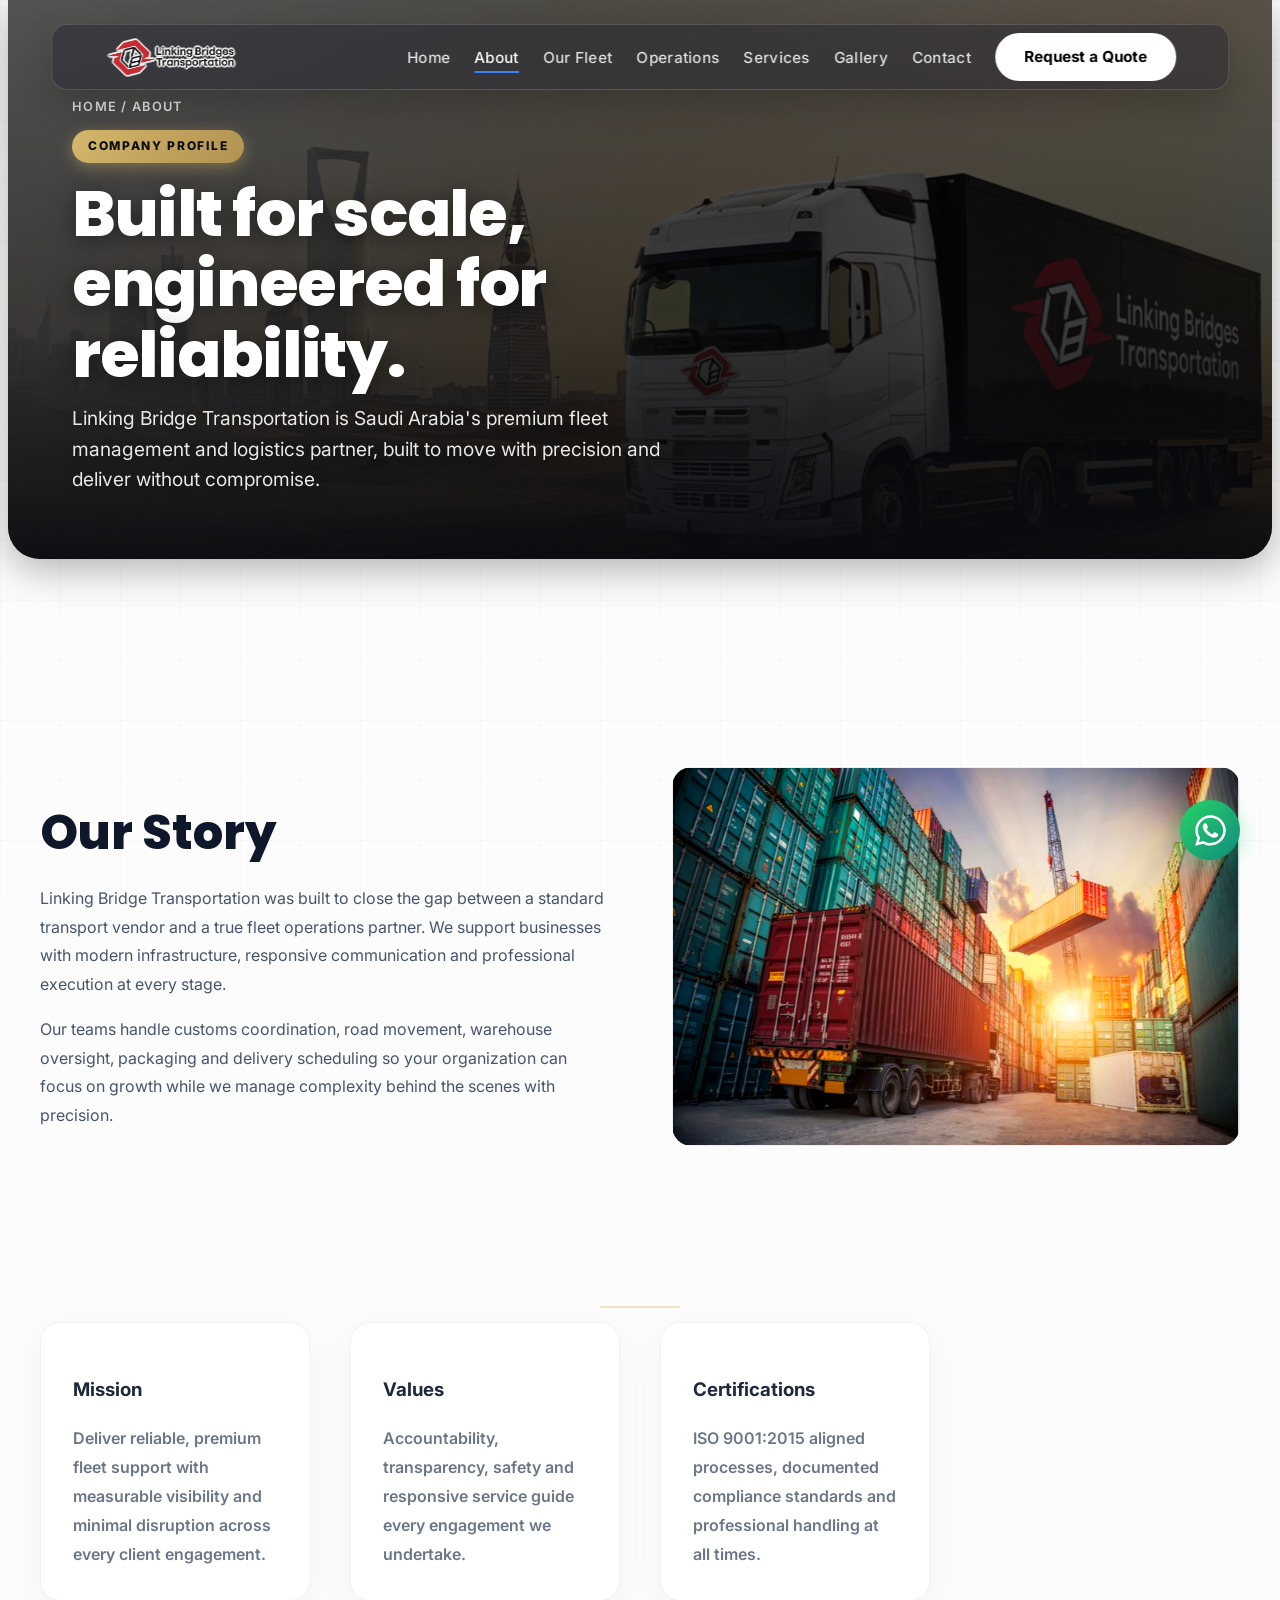
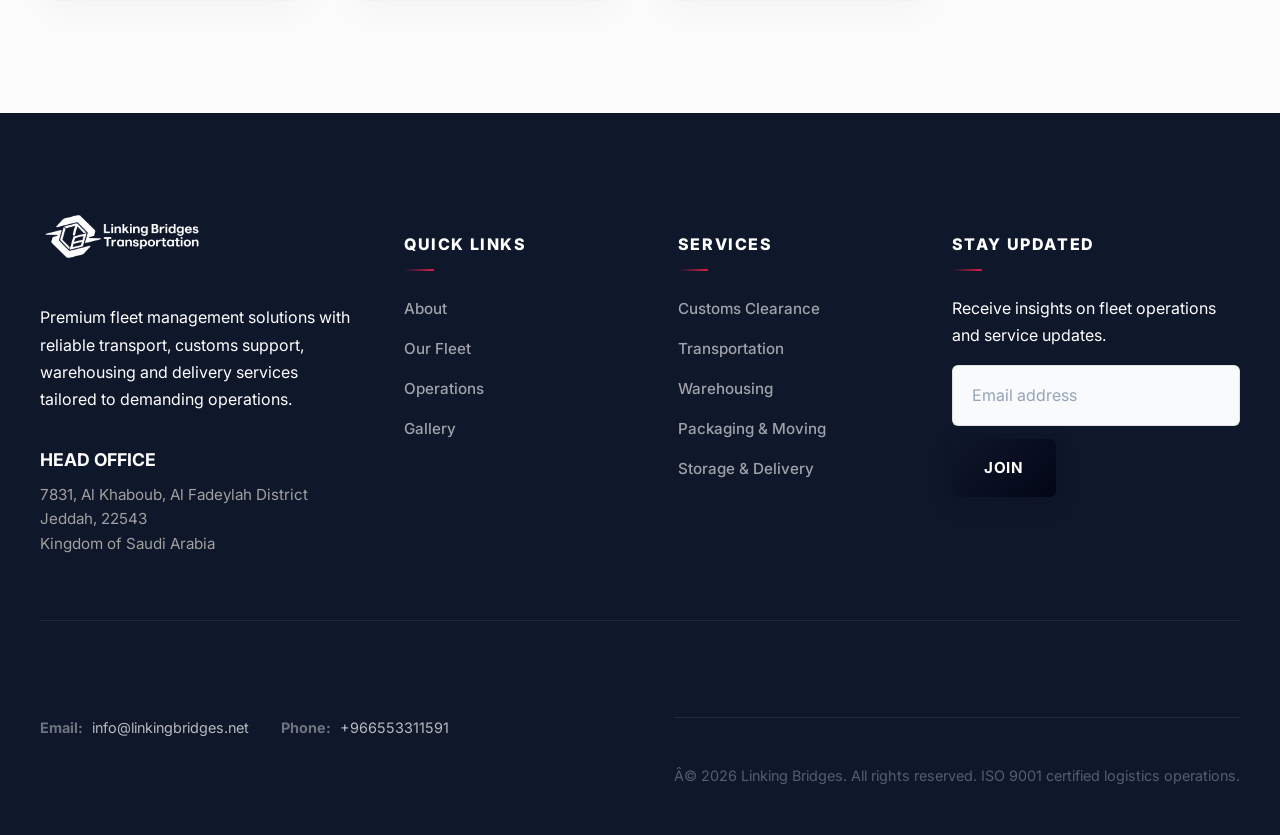
==== commit 6201cd80: "added new style and reedited" ====
--- a/pages/about.html
+++ b/pages/about.html
@@ -10,7 +10,7 @@
   <link href="https://fonts.googleapis.com/css2?family=Inter:wght@400;500;600;700;800&family=Poppins:wght@600;700;800&display=swap" rel="stylesheet" />
   <link rel="stylesheet" href="/assets/css/styles.css" />
 </head>
-<body>
+<body class="premium-light">
   <header id="site-header"></header>
 
   <!-- Cinematic Page Hero -->
@@ -30,28 +30,28 @@
 
   <main class="container section">
     <!-- Our Story -->
-    <section class="grid-2 section-sm">
-      <div class="reveal">
-        <h2 class="section-title">Our Story</h2>
+    <section class="pdf-partner">
+      <div class="pdf-partner-content reveal">
+        <h2 class="pdf-section-title">Our Story</h2>
         <p>Linking Bridge Transportation was built to close the gap between a standard transport vendor and a true fleet operations partner. We support businesses with modern infrastructure, responsive communication and professional execution at every stage.</p>
         <p>Our teams handle customs coordination, road movement, warehouse oversight, packaging and delivery scheduling so your organization can focus on growth while we manage complexity behind the scenes with precision.</p>
       </div>
-      <div class="about-visual reveal" style="transition-delay: 200ms;">
+      <div class="pdf-partner-image reveal" style="transition-delay: 200ms;">
         <img src="/assets/images/gallery/transpotation-img2.jpg" alt="Port crane operations â€” Linking Bridge fleet" />
       </div>
     </section>
 
     <!-- Mission / Values / Certifications -->
-    <section class="grid-3 section-sm">
-      <article class="card info-card reveal">
+    <section class="pdf-trust-features">
+      <article class="pdf-stat-box glass-light reveal">
         <h3>Mission</h3>
         <p>Deliver reliable, premium fleet support with measurable visibility and minimal disruption across every client engagement.</p>
       </article>
-      <article class="card info-card reveal" style="transition-delay: 150ms;">
+      <article class="pdf-stat-box glass-light reveal" style="transition-delay: 150ms;">
         <h3>Values</h3>
         <p>Accountability, transparency, safety and responsive service guide every engagement we undertake.</p>
       </article>
-      <article class="card info-card reveal" style="transition-delay: 300ms;">
+      <article class="pdf-stat-box glass-light reveal" style="transition-delay: 300ms;">
         <h3>Certifications</h3>
         <p>ISO 9001:2015 aligned processes, documented compliance standards and professional handling at all times.</p>
       </article>
--- a/assets/css/styles.css
+++ b/assets/css/styles.css
@@ -3,21 +3,21 @@
    ============================================ */
 
 :root {
-  --primary: #c41e1e;
-  --primary-dark: #9a1515;
-  --primary-glow: rgba(196, 30, 30, 0.25);
-  --gold: #c8a35f;
-  --gold-soft: rgba(200, 163, 95, 0.15);
-  --dark: #0a0a0a;
-  --dark-2: #141414;
-  --text: #1a1a1a;
-  --text-secondary: #4a4a4a;
-  --muted: #6b6b6b;
+  --primary: #0f172a; /* Navy Blue */
+  --primary-dark: #020617;
+  --primary-glow: rgba(15, 23, 42, 0.25);
+  --gold: #e11d48; /* Red accent */
+  --gold-soft: rgba(225, 29, 72, 0.15);
+  --dark: #0f172a; /* Navy Blue */
+  --dark-2: #1e293b; /* Lighter Navy */
+  --text: #1e293b;
+  --text-secondary: #475569;
+  --muted: #94a3b8;
   --surface: #ffffff;
-  --surface-warm: #faf9f7;
-  --surface-cool: #f5f6f8;
-  --border: #e8e6e3;
-  --border-light: #f0eeeb;
+  --surface-warm: #f8fafc;
+  --surface-cool: #f1f5f9;
+  --border: #e2e8f0;
+  --border-light: #f1f5f9;
   --shadow-xs: 0 1px 3px rgba(0,0,0,0.04);
   --shadow-sm: 0 4px 12px rgba(0,0,0,0.06);
   --shadow: 0 12px 40px rgba(0,0,0,0.08);
@@ -302,17 +302,27 @@
    ============================================ */
 
 .site-header {
-  position: sticky;
-  top: 0;
-  z-index: 1300;
-  background: rgba(255, 255, 255, 0.97);
-  backdrop-filter: blur(20px) saturate(1.8);
-  -webkit-backdrop-filter: blur(20px) saturate(1.8);
-  border-bottom: 3px solid var(--primary);
-  box-shadow: 0 4px 30px rgba(0, 0, 0, 0.06);
-  width: 100%;
-  margin: 0;
-  transition: all 300ms ease;
+  position: absolute !important;
+  top: 2rem !important;
+  left: 50% !important;
+  transform: translateX(-50%) !important;
+  width: 92% !important;
+  max-width: 1400px !important;
+  background: rgba(26, 32, 44, 0.6) !important;
+  backdrop-filter: blur(12px) !important;
+  -webkit-backdrop-filter: blur(12px) !important;
+  border: 1px solid rgba(255, 255, 255, 0.1) !important;
+  border-radius: 12px !important;
+  box-shadow: 0 10px 40px rgba(0, 0, 0, 0.3) !important;
+  z-index: 9999 !important; /* Force to top */
+}
+.site-header .container {
+  max-width: 100% !important;
+  padding: 0 1.5rem !important;
+}
+.site-header .container {
+  max-width: 100% !important;
+  padding: 0 1.5rem !important;
 }
 
 .header-inner {
@@ -700,7 +710,7 @@
     height: 100%;
     display: block;
     object-fit: cover;
-    object-position: 35% center;
+    object-position: 80% center; /* Focus on the truck on the right side */
     opacity: 0;
     animation: zoomInHero 1.5s cubic-bezier(0.2, 0.8, 0.2, 1) forwards;
   }
@@ -1403,6 +1413,47 @@
 }
 
 @media (max-width: 768px) {
+  .pdf-hero { 
+    display: flex; 
+    flex-direction: column; 
+    padding: 7rem 0 0 0 !important; 
+    min-height: auto;
+  }
+  .pdf-hero-content { 
+    position: relative; 
+    order: 1; 
+    padding: 0 1.5rem 2rem 1.5rem !important; 
+    width: 100%; 
+    margin-top: 0 !important; 
+  }
+  .pdf-hero-bg { 
+    position: relative !important; 
+    order: 2; 
+    height: 45vh !important; 
+    min-height: 300px; 
+    width: 100%;
+  }
+  .pdf-hero-bg::after { 
+    display: none !important; 
+  }
+  .pdf-hero-bg img { 
+    object-fit: contain !important; 
+    object-position: center !important; 
+  }
+  .pdf-hero-headline {
+    font-size: 2.5rem;
+    line-height: 1.15;
+    font-weight: 800;
+    margin-bottom: 1rem;
+    color: #fff;
+    letter-spacing: -0.01em;
+  }
+  .pdf-services-grid { grid-template-columns: 1fr; }
+  .pdf-trust-features { grid-template-columns: 1fr; gap: 1rem; }
+  .pdf-stats { grid-template-columns: 1fr; }
+}
+
+@media (max-width: 768px) {
   .whatsapp-float {
     width: 52px;
     height: 52px;
@@ -2354,3 +2405,1764 @@
     border-color: var(--primary);
   }
 }
+
+/* ============================================
+   PDF REDESIGN CSS
+   ============================================ */
+
+.text-red {
+  color: #E63946 !important;
+}
+
+.btn-white {
+  background-color: #fff;
+  color: #000;
+  border-radius: 50px;
+  padding: 0.8rem 1.8rem;
+  font-weight: 600;
+  border: none;
+  transition: all 0.3s ease;
+  display: inline-block;
+  text-decoration: none;
+}
+.btn-white:hover {
+  background-color: #f0f0f0;
+  transform: translateY(-2px);
+}
+.btn-outline-white {
+  background-color: transparent;
+  color: #fff;
+  border: 1px solid rgba(255,255,255,0.3);
+  border-radius: 50px;
+  padding: 0.8rem 1.8rem;
+  font-weight: 600;
+  transition: all 0.3s ease;
+  display: inline-block;
+  text-decoration: none;
+}
+.btn-outline-white:hover {
+  border-color: #fff;
+  background-color: rgba(255,255,255,0.1);
+  transform: translateY(-2px);
+}
+.btn-outline-dark {
+  background-color: transparent;
+  color: #000;
+  border: 1px solid rgba(0,0,0,0.3);
+  border-radius: 50px;
+  padding: 0.8rem 1.8rem;
+  font-weight: 600;
+  transition: all 0.3s ease;
+  display: inline-block;
+  text-decoration: none;
+}
+.btn-outline-dark:hover {
+  border-color: #000;
+  background-color: rgba(0,0,0,0.05);
+}
+.btn-white-full {
+  background-color: #fff;
+  color: #000;
+  border-radius: 50px;
+  padding: 1rem 1.8rem;
+  font-weight: 600;
+  border: none;
+  width: 100%;
+  transition: all 0.3s ease;
+  cursor: pointer;
+}
+
+/* HERO */
+.pdf-hero {
+  position: relative;
+  min-height: 100vh;
+  display: flex;
+  align-items: center;
+  background-color: #0f131a;
+  overflow: hidden;
+}
+.pdf-hero-bg {
+  position: absolute;
+  top: 0; left: 0; right: 0; bottom: 0;
+  z-index: 1;
+}
+.pdf-hero-bg img {
+  width: 100%;
+  height: 100%;
+  object-fit: cover;
+  object-position: right center;
+}
+.pdf-hero-bg::after {
+  content: '';
+  position: absolute;
+  top: 0; left: 0; right: 0; bottom: 0;
+  background: linear-gradient(90deg, rgba(13,17,26,0.92) 0%, rgba(13,17,26,0.75) 30%, rgba(13,17,26,0.3) 50%, rgba(13,17,26,0) 60%);
+}
+.pdf-hero-content {
+  position: relative;
+  z-index: 3;
+  width: 92%;
+  max-width: 1400px;
+  margin: 0 auto;
+  padding: 12rem 1.5rem 5rem 1.5rem;
+  color: #fff;
+}
+.pdf-hero-content > * {
+  max-width: 500px;
+}
+.pdf-hero-eyebrow {
+  color: #a0aab5;
+  font-size: 0.95rem;
+  text-transform: none;
+  letter-spacing: 0px;
+  margin-bottom: 1rem;
+}
+.pdf-hero-headline {
+  font-size: 2.8rem;
+  line-height: 1.15;
+  font-weight: 800;
+  margin-bottom: 1rem;
+  color: #fff;
+  letter-spacing: -0.01em;
+}
+.pdf-hero-sub {
+  font-size: 1.05rem;
+  font-weight: 700;
+  margin-bottom: 0.8rem;
+}
+.pdf-hero-desc {
+  font-size: 0.95rem;
+  color: #cbd3e1;
+  line-height: 1.6;
+  margin-bottom: 2rem;
+  max-width: 500px;
+  font-weight: 400;
+}
+.pdf-hero-actions {
+  display: flex;
+  gap: 1.5rem;
+  margin-bottom: 2.5rem;
+}
+.pdf-hero-tags {
+  display: flex;
+  gap: 1rem;
+}
+.pdf-hero-tags span {
+  font-size: 0.85rem;
+  color: #cbd3e1;
+  background: rgba(255,255,255,0.08);
+  padding: 0.5rem 1rem;
+  border-radius: 50px; /* Pill shaped tags */
+  border: 1px solid rgba(255,255,255,0.1);
+}
+
+/* STATS */
+.pdf-stats {
+  position: relative;
+  z-index: 10;
+  margin-top: 3rem;
+  display: grid;
+  grid-template-columns: repeat(4, 1fr);
+  gap: 1rem;
+}
+.pdf-stat-box {
+  padding: 2rem;
+  border-radius: 12px;
+  text-align: left;
+  box-shadow: 0 20px 40px rgba(0,0,0,0.2);
+}
+.pdf-stat-box.dark { background: #1a1e29; color: #fff; }
+.pdf-stat-box.red { background: #E63946; color: #fff; }
+.pdf-stat-box.glass { background: rgba(255,255,255,0.8); backdrop-filter: blur(10px); color: #000; }
+.pdf-stat-box.glass-light { background: rgba(255,255,255,0.9); backdrop-filter: blur(10px); color: #000; }
+.pdf-stat-box h2 { font-size: 3rem; margin: 0; font-weight: 800; line-height: 1; }
+.pdf-stat-box p { margin: 0.5rem 0 0; font-weight: 600; opacity: 0.8; }
+
+/* PARTNER SECTION */
+.pdf-partner {
+  display: flex;
+  align-items: center;
+  gap: 4rem;
+  padding: 6rem 0;
+}
+.pdf-partner-content {
+  flex: 1;
+}
+.pdf-section-label {
+  font-size: 0.85rem;
+  color: #666;
+  text-transform: uppercase;
+  letter-spacing: 1px;
+  margin-bottom: 1rem;
+}
+.pdf-section-title {
+  font-size: 3rem;
+  font-weight: 800;
+  line-height: 1.1;
+  color: #000;
+  margin-bottom: 1.5rem;
+}
+.pdf-section-desc {
+  font-size: 1.1rem;
+  color: #555;
+  margin-bottom: 2rem;
+  line-height: 1.6;
+}
+.pdf-partner-image {
+  flex: 1;
+  border-radius: 20px;
+  overflow: hidden;
+}
+.pdf-partner-image img {
+  width: 100%;
+  height: 100%;
+  object-fit: cover;
+}
+
+/* AFFILIATIONS */
+.pdf-affiliations {
+  background: #f8f9fa;
+  padding: 4rem 0;
+}
+.pdf-logos-row {
+  display: flex;
+  align-items: center;
+  justify-content: center;
+  gap: 2rem;
+  margin-top: 3rem;
+  flex-wrap: wrap;
+}
+.pdf-logo-item {
+  height: 40px;
+  opacity: 0.5;
+  filter: grayscale(100%);
+  transition: all 0.3s ease;
+}
+.pdf-logo-item.active-logo {
+  height: 60px;
+  opacity: 1;
+  filter: none;
+  background: #fff;
+  padding: 1rem 2rem;
+  border-radius: 12px;
+  box-shadow: 0 10px 30px rgba(0,0,0,0.1);
+}
+.pdf-logo-item.active-logo img {
+  height: 100%;
+}
+
+/* CORE SERVICES */
+.pdf-services {
+  padding: 6rem 0;
+}
+.pdf-services-grid {
+  display: grid;
+  grid-template-columns: repeat(3, 1fr);
+  gap: 1.5rem;
+  margin-top: 3rem;
+}
+.pdf-service-card {
+  position: relative;
+  border-radius: 16px;
+  overflow: hidden;
+  height: 350px;
+}
+.pdf-service-card img {
+  width: 100%;
+  height: 100%;
+  object-fit: cover;
+  transition: transform 0.5s ease;
+}
+.pdf-service-card:hover img {
+  transform: scale(1.05);
+}
+.pdf-service-overlay {
+  position: absolute;
+  bottom: 0; left: 0; right: 0;
+  background: linear-gradient(to top, rgba(10,12,16,0.95), rgba(10,12,16,0.5), transparent);
+  padding: 2rem 1.5rem;
+  color: #fff;
+}
+.pdf-service-num {
+  font-size: 1.5rem;
+  font-weight: 300;
+  opacity: 0.7;
+}
+.pdf-service-overlay h3 {
+  font-size: 1.4rem;
+  font-weight: 700;
+  margin: 0.5rem 0;
+}
+.pdf-service-overlay p {
+  font-size: 0.9rem;
+  color: #ccc;
+  margin-bottom: 1rem;
+  display: -webkit-box;
+  -webkit-line-clamp: 2;
+  -webkit-box-orient: vertical;
+  overflow: hidden;
+}
+.pdf-service-overlay a {
+  font-size: 0.9rem;
+  font-weight: 600;
+  color: #fff;
+  text-decoration: none;
+}
+
+/* TRUST SECTION */
+.pdf-trust {
+  position: relative;
+  background: #111;
+  color: #fff;
+  padding: 6rem 0;
+  overflow: hidden;
+}
+.pdf-trust-bg {
+  position: absolute;
+  top: 0; left: 0; right: 0; bottom: 0;
+  opacity: 0.3;
+  z-index: 1;
+}
+.pdf-trust-bg img {
+  width: 100%;
+  height: 100%;
+  object-fit: cover;
+}
+.pdf-trust-container {
+  position: relative;
+  z-index: 2;
+  display: flex;
+  align-items: center;
+  gap: 4rem;
+}
+.pdf-trust-content {
+  flex: 1;
+}
+.pdf-trust-content h2 {
+  font-size: 3rem;
+  font-weight: 800;
+  margin-bottom: 1.5rem;
+  line-height: 1.1;
+}
+.pdf-trust-content p {
+  font-size: 1.1rem;
+  color: #bbb;
+  line-height: 1.6;
+}
+.pdf-trust-form-box {
+  background: rgba(255,255,255,0.1);
+  backdrop-filter: blur(10px);
+  padding: 3rem;
+  border-radius: 20px;
+  width: 400px;
+  border: 1px solid rgba(255,255,255,0.1);
+}
+.pdf-trust-form-box h3 {
+  font-size: 2rem;
+  margin-bottom: 2rem;
+  line-height: 1.2;
+}
+.pdf-form-group {
+  margin-bottom: 1.5rem;
+}
+.pdf-form-group label {
+  display: block;
+  margin-bottom: 0.5rem;
+  font-size: 0.9rem;
+  color: #ccc;
+}
+.pdf-form-group input,
+.pdf-form-group textarea {
+  width: 100%;
+  background: rgba(0,0,0,0.2);
+  border: 1px solid rgba(255,255,255,0.2);
+  padding: 1rem;
+  border-radius: 8px;
+  color: #fff;
+}
+.pdf-form-group textarea {
+  height: 100px;
+  resize: none;
+}
+.pdf-trust-features {
+  position: relative;
+  z-index: 2;
+  display: grid;
+  grid-template-columns: repeat(4, 1fr);
+  gap: 2.5rem;
+  margin-top: 5rem;
+}
+.pdf-t-feature {
+  padding: 2rem;
+  border-radius: 16px;
+  color: #fff;
+}
+.pdf-t-feature.dark { background: #1a1e29; }
+.pdf-t-feature.red { background: #E63946; }
+.pdf-t-feature.light { background: #cbd3e1; color: #111; }
+.pdf-tf-top {
+  display: flex;
+  justify-content: space-between;
+  align-items: center;
+  margin-bottom: 2rem;
+}
+.pdf-tf-top h2 { font-size: 2rem; margin: 0; }
+.pdf-tf-top svg { opacity: 0.5; }
+.pdf-t-feature p { font-size: 1.1rem; font-weight: 600; margin: 0; line-height: 1.3; }
+
+/* CTA BANNER */
+.pdf-cta {
+  position: relative;
+  padding: 8rem 0;
+  color: #fff;
+  overflow: hidden;
+}
+.pdf-cta-bg {
+  position: absolute;
+  top: 0; left: 0; right: 0; bottom: 0;
+  z-index: 1;
+}
+.pdf-cta-bg img {
+  width: 100%;
+  height: 100%;
+  object-fit: cover;
+}
+.pdf-cta-bg::after {
+  content: '';
+  position: absolute;
+  top: 0; left: 0; right: 0; bottom: 0;
+  background: rgba(10,12,16,0.8);
+}
+.pdf-cta-content {
+  position: relative;
+  z-index: 2;
+}
+.pdf-section-label-light {
+  font-size: 0.85rem;
+  color: rgba(255,255,255,0.6);
+  text-transform: uppercase;
+  letter-spacing: 1px;
+  margin-bottom: 1rem;
+}
+.pdf-cta h2 {
+  font-size: 3rem;
+  font-weight: 800;
+  margin-bottom: 1.5rem;
+  line-height: 1.1;
+}
+.pdf-cta p {
+  font-size: 1.1rem;
+  color: #bbb;
+  margin-bottom: 2rem;
+}
+
+@media (max-width: 1024px) {
+  .pdf-hero-content {
+  position: relative;
+  z-index: 3;
+  width: 92%;
+  max-width: 1400px;
+  margin: 0 auto;
+  padding: 12rem 1.5rem 5rem 1.5rem;
+  color: #fff;
+}
+.pdf-hero-content > * {
+  max-width: 500px;
+}
+  .pdf-hero-truck { top: auto; bottom: 0; right: 0; width: 80%; }
+  .pdf-stats { grid-template-columns: repeat(2, 1fr); margin-top: 2rem; }
+  .pdf-partner { flex-direction: column; }
+  .pdf-services-grid { grid-template-columns: repeat(2, 1fr); }
+  .pdf-trust-container { flex-direction: column; }
+  .pdf-trust-form-box { width: 100%; }
+  .pdf-trust-features { grid-template-columns: repeat(2, 1fr); }
+}
+
+@media (max-width: 768px) {
+  .pdf-hero-headline {
+  font-size: 2.8rem;
+  line-height: 1.15;
+  font-weight: 800;
+  margin-bottom: 1rem;
+  color: #fff;
+  letter-spacing: -0.01em;
+}
+  .pdf-services-grid { grid-template-columns: 1fr; }
+  .pdf-trust-features { grid-template-columns: 1fr; }
+  .pdf-stats { grid-template-columns: 1fr; }
+}
+
+
+/* ============================================
+   LOGO CAROUSEL
+   ============================================ */
+
+.logo-carousel {
+  width: 100%;
+  overflow: hidden;
+  position: relative;
+  padding: 2rem 0 1rem;
+}
+
+/* Fade edges for futuristic feel */
+.logo-carousel::before,
+.logo-carousel::after {
+  content: '';
+  position: absolute;
+  top: 0;
+  bottom: 0;
+  width: 120px;
+  z-index: 2;
+  pointer-events: none;
+}
+.logo-carousel::before {
+  left: 0;
+  background: linear-gradient(90deg, #f5f7fa 0%, transparent 100%);
+}
+.logo-carousel::after {
+  right: 0;
+  background: linear-gradient(270deg, #f5f7fa 0%, transparent 100%);
+}
+
+.logo-carousel-track {
+  display: flex;
+  align-items: center;
+  gap: 4rem;
+  width: max-content;
+  animation: logoScroll 35s linear infinite;
+}
+
+.logo-carousel-track img {
+  height: 70px;
+  max-width: 180px;
+  object-fit: contain;
+  filter: grayscale(100%) opacity(0.5);
+  transition: filter 0.4s ease, transform 0.4s ease;
+  flex-shrink: 0;
+}
+
+.logo-carousel-track img:hover {
+  filter: grayscale(0%) opacity(1);
+  transform: scale(1.15);
+}
+
+@keyframes logoScroll {
+  0% {
+    transform: translateX(0);
+  }
+  100% {
+    transform: translateX(-50%);
+  }
+}
+
+/* Pause on hover */
+.logo-carousel:hover .logo-carousel-track {
+  animation-play-state: paused;
+}
+
+/* ============================================
+   HEADER OVERRIDE FOR PDF DESIGN
+   ============================================ */
+
+.site-header {
+  position: absolute !important;
+  top: 1.5rem !important;
+  left: 50% !important;
+  transform: translateX(-50%) !important;
+  width: 92% !important;
+  max-width: 1400px !important;
+  background: rgba(20, 25, 40, 0.35) !important;
+  backdrop-filter: blur(20px) !important;
+  -webkit-backdrop-filter: blur(20px) !important;
+  border: 1px solid rgba(255, 255, 255, 0.15) !important;
+  border-radius: 16px !important;
+  box-shadow: 0 15px 35px rgba(0, 0, 0, 0.2) !important;
+  z-index: 9999 !important;
+  padding: 0.5rem 0 !important;
+}
+
+.site-header .container {
+  max-width: 100% !important;
+  padding: 0 2rem !important;
+  display: flex !important;
+  align-items: center !important;
+}
+
+.site-header .brand-wordmark {
+  height: 45px !important;
+  object-fit: contain !important;
+  filter: drop-shadow(1px 1px 0 rgba(255, 255, 255, 0.8))
+          drop-shadow(-1px -1px 0 rgba(255, 255, 255, 0.8))
+          drop-shadow(1px -1px 0 rgba(255, 255, 255, 0.8))
+          drop-shadow(-1px 1px 0 rgba(255, 255, 255, 0.8)) !important;
+}
+
+.site-header .nav-links a:not(.btn) {
+  color: rgba(255,255,255,0.85) !important;
+  text-transform: capitalize !important;
+  font-weight: 500 !important;
+  font-size: 0.95rem !important;
+  letter-spacing: 0.3px !important;
+  position: relative !important;
+  padding-bottom: 6px !important;
+  text-decoration: none !important;
+}
+
+.site-header .nav-links a:not(.btn):hover,
+.site-header .nav-links a:not(.btn).active {
+  color: #ffffff !important;
+}
+
+.site-header .nav-links a:not(.btn):hover::after,
+.site-header .nav-links a:not(.btn).active::after {
+  content: '' !important;
+  position: absolute !important;
+  left: 0 !important;
+  bottom: 0 !important;
+  width: 100% !important;
+  height: 2px !important;
+  background: #3b82f6 !important;
+  border-radius: 2px !important;
+}
+
+.site-header .btn-primary {
+  background: #ffffff !important;
+  color: #000000 !important;
+  border-radius: 50px !important;
+  padding: 0.7rem 1.8rem !important;
+  box-shadow: none !important;
+  letter-spacing: 0 !important;
+  text-transform: none !important;
+  font-weight: 700 !important;
+  font-size: 0.95rem !important;
+}
+.site-header .btn-primary:hover {
+  background: #f0f0f0 !important;
+  transform: translateY(-2px) !important;
+}
+
+
+@media (max-width: 768px) {
+  .site-header { width: 95% !important; top: 1rem !important; border-radius: 12px !important; }
+  .site-header .container { padding: 0 1rem !important; }
+  .site-header .brand-wordmark { height: 32px !important; max-width: 200px !important; }
+  .mobile-menu-btn { padding: 0.25rem !important; }
+  .mobile-menu-btn svg { width: 24px !important; height: 24px !important; }
+}
+
+/* ==============================================
+   PREMIUM DARK SUBPAGE THEME
+   ============================================== */
+
+/* Dark page base */
+body.dark-page {
+  background: #0a0e17;
+  color: #cbd5e1;
+  position: relative;
+}
+
+/* Subtle background texture - thin diagonal strokes, NOT overwhelming */
+body.dark-page::before {
+  content: '';
+  position: fixed;
+  inset: 0;
+  z-index: 0;
+  pointer-events: none;
+  background:
+    repeating-linear-gradient(
+      135deg,
+      transparent,
+      transparent 100px,
+      rgba(59, 130, 246, 0.025) 100px,
+      rgba(59, 130, 246, 0.025) 101px
+    ),
+    repeating-linear-gradient(
+      45deg,
+      transparent,
+      transparent 150px,
+      rgba(59, 130, 246, 0.018) 150px,
+      rgba(59, 130, 246, 0.018) 151px
+    ),
+    radial-gradient(ellipse 800px 600px at 15% 10%, rgba(30, 64, 175, 0.06), transparent),
+    radial-gradient(ellipse 600px 400px at 85% 70%, rgba(30, 58, 138, 0.04), transparent);
+}
+
+body.dark-page > * {
+  position: relative;
+  z-index: 1;
+}
+
+/* ---- NAV TOGGLE FIX (hamburger invisible on dark) ---- */
+body.dark-page .nav-toggle span {
+  background: #ffffff !important;
+}
+
+body.dark-page .nav-links a {
+  color: #e2e8f0;
+}
+
+/* ---- HERO TEXT FIX — WHITE, not blue ---- */
+body.dark-page .cin-hero-content h1 {
+  color: #ffffff !important;
+  background: none !important;
+  -webkit-background-clip: unset !important;
+  -webkit-text-fill-color: #ffffff !important;
+  background-clip: unset !important;
+  text-shadow: 0 4px 30px rgba(0,0,0,0.5) !important;
+}
+
+body.dark-page .cin-hero-sub {
+  color: rgba(255,255,255,0.8);
+}
+
+body.dark-page .breadcrumb {
+  color: rgba(255,255,255,0.6) !important;
+}
+
+body.dark-page .breadcrumb a {
+  color: rgba(255,255,255,0.8) !important;
+}
+
+body.dark-page .breadcrumb a:hover {
+  color: #ffffff !important;
+}
+
+body.dark-page .cin-eyebrow {
+  background: linear-gradient(135deg, #b0914f, #d6b86d) !important;
+  color: #0b0e14 !important;
+  box-shadow: 0 4px 20px rgba(214, 184, 109, 0.2) !important;
+}
+
+/* ---- SECTION TITLES — clean white with gold accent ---- */
+body.dark-page .pdf-section-title,
+body.dark-page .section-title,
+body.dark-page main h2 {
+  color: #ffffff;
+}
+
+body.dark-page .pdf-section-title::after,
+body.dark-page .section-title::after {
+  content: '';
+  display: block;
+  width: 50px;
+  height: 3px;
+  background: linear-gradient(90deg, #d6b86d, #b0914f);
+  margin-top: 0.75rem;
+  border-radius: 2px;
+}
+
+body.dark-page main h3 {
+  color: #f1f5f9;
+}
+
+body.dark-page main p {
+  color: #94a3b8;
+}
+
+body.dark-page main strong {
+  color: #e2e8f0;
+}
+
+/* ---- CARDS — dark glass, subtle borders, NO heavy blue ---- */
+body.dark-page .card {
+  background: rgba(15, 23, 42, 0.5);
+  border: 1px solid rgba(255, 255, 255, 0.06);
+  border-radius: var(--radius-lg);
+  padding: 2rem;
+  backdrop-filter: blur(8px);
+  -webkit-backdrop-filter: blur(8px);
+  transition: all 0.4s var(--transition);
+  box-shadow: 0 4px 20px rgba(0, 0, 0, 0.25);
+}
+
+body.dark-page .card:hover {
+  background: rgba(15, 23, 42, 0.7);
+  border-color: rgba(255, 255, 255, 0.12);
+  box-shadow: 0 12px 40px rgba(0, 0, 0, 0.4);
+  transform: translateY(-4px);
+}
+
+body.dark-page .card h3 {
+  color: #ffffff;
+  font-family: 'Poppins', sans-serif;
+  font-weight: 700;
+}
+
+body.dark-page .card p {
+  color: #94a3b8;
+}
+
+/* Service card icons — subtle, not neon */
+body.dark-page .card .icon {
+  width: 60px;
+  height: 60px;
+  display: flex;
+  align-items: center;
+  justify-content: center;
+  background: rgba(214, 184, 109, 0.08);
+  border: 1px solid rgba(214, 184, 109, 0.15);
+  border-radius: 14px;
+  margin-bottom: 1.5rem;
+  color: #d6b86d;
+  transition: all 0.3s ease;
+}
+
+body.dark-page .card:hover .icon {
+  background: rgba(214, 184, 109, 0.12);
+  border-color: rgba(214, 184, 109, 0.3);
+}
+
+/* Gallery cards */
+body.dark-page .gallery-card {
+  background: rgba(15, 23, 42, 0.5);
+  border: 1px solid rgba(255, 255, 255, 0.06);
+  border-radius: var(--radius-lg);
+  overflow: hidden;
+  padding: 0;
+  backdrop-filter: blur(8px);
+  -webkit-backdrop-filter: blur(8px);
+}
+
+body.dark-page .gallery-card img {
+  width: 100%;
+  height: 220px;
+  object-fit: cover;
+  transition: transform 0.6s var(--transition);
+}
+
+body.dark-page .gallery-card:hover img {
+  transform: scale(1.05);
+}
+
+body.dark-page .gallery-card .caption {
+  padding: 1.5rem;
+}
+
+body.dark-page .gallery-card .caption h3 {
+  color: #ffffff;
+  font-family: 'Poppins', sans-serif;
+  font-weight: 700;
+  margin-bottom: 0.5rem;
+}
+
+body.dark-page .gallery-card .caption p {
+  color: #94a3b8;
+  font-size: 0.95rem;
+}
+
+/* Gradient link text — gold accent, not blue */
+body.dark-page .gradient-text {
+  background: linear-gradient(135deg, #d6b86d, #e8cc85);
+  -webkit-background-clip: text;
+  -webkit-text-fill-color: transparent;
+  background-clip: text;
+  font-weight: 700;
+  font-size: 0.9rem;
+  letter-spacing: 0.03em;
+  text-transform: uppercase;
+  display: inline-block;
+  margin-top: 1rem;
+  transition: opacity 0.3s ease;
+}
+
+body.dark-page .gradient-text:hover {
+  opacity: 0.8;
+}
+
+/* pdf-stat-box on dark pages */
+body.dark-page .pdf-stat-box {
+  background: rgba(15, 23, 42, 0.5) !important;
+  border: 1px solid rgba(255, 255, 255, 0.06) !important;
+  box-shadow: 0 4px 20px rgba(0, 0, 0, 0.25) !important;
+  backdrop-filter: blur(8px) !important;
+  -webkit-backdrop-filter: blur(8px) !important;
+  border-radius: var(--radius-lg) !important;
+  padding: 2rem !important;
+  transition: all 0.4s var(--transition) !important;
+}
+
+body.dark-page .pdf-stat-box:hover {
+  background: rgba(15, 23, 42, 0.7) !important;
+  border-color: rgba(255, 255, 255, 0.12) !important;
+  box-shadow: 0 12px 40px rgba(0, 0, 0, 0.4) !important;
+  transform: translateY(-4px) !important;
+}
+
+body.dark-page .pdf-stat-box h3 {
+  color: #ffffff;
+  font-family: 'Poppins', sans-serif;
+}
+
+body.dark-page .pdf-stat-box p {
+  color: #94a3b8;
+}
+
+/* Partner section images */
+body.dark-page .pdf-partner-content h2 {
+  color: #ffffff;
+}
+
+body.dark-page .pdf-partner-content p {
+  color: #94a3b8;
+}
+
+body.dark-page .pdf-partner-image img {
+  border-radius: var(--radius-lg);
+  border: 1px solid rgba(255, 255, 255, 0.06);
+  box-shadow: 0 12px 40px rgba(0, 0, 0, 0.35);
+}
+
+/* Forms (contact page) */
+body.dark-page .quote-form {
+  background: rgba(15, 23, 42, 0.5);
+  border: 1px solid rgba(255, 255, 255, 0.06);
+  border-radius: var(--radius-lg);
+  padding: 2.5rem;
+  backdrop-filter: blur(8px);
+  -webkit-backdrop-filter: blur(8px);
+  box-shadow: 0 4px 20px rgba(0, 0, 0, 0.25);
+}
+
+body.dark-page input,
+body.dark-page textarea,
+body.dark-page select {
+  background: rgba(10, 14, 23, 0.7) !important;
+  border: 1px solid rgba(255, 255, 255, 0.08) !important;
+  color: #e2e8f0 !important;
+  border-radius: var(--radius) !important;
+  padding: 0.85rem 1.2rem !important;
+  transition: border-color 0.3s ease;
+}
+
+body.dark-page input:focus,
+body.dark-page textarea:focus,
+body.dark-page select:focus {
+  border-color: rgba(214, 184, 109, 0.3) !important;
+  box-shadow: 0 0 0 3px rgba(214, 184, 109, 0.08) !important;
+  outline: none;
+}
+
+body.dark-page input::placeholder,
+body.dark-page textarea::placeholder {
+  color: #64748b;
+}
+
+body.dark-page label {
+  color: #cbd5e1;
+  font-weight: 600;
+  font-size: 0.9rem;
+}
+
+/* Gallery images */
+body.dark-page .gallery-grid img {
+  border-radius: var(--radius);
+  border: 1px solid rgba(255, 255, 255, 0.05);
+  transition: all 0.4s ease;
+}
+
+body.dark-page .gallery-grid img:hover {
+  border-color: rgba(255, 255, 255, 0.12);
+  box-shadow: 0 8px 30px rgba(0, 0, 0, 0.35);
+}
+
+/* Section divider — subtle golden line */
+body.dark-page section + section::before {
+  content: '';
+  position: absolute;
+  top: -1rem;
+  left: 50%;
+  transform: translateX(-50%);
+  width: 80px;
+  height: 1px;
+  background: linear-gradient(90deg, transparent, rgba(214, 184, 109, 0.3), transparent);
+}
+
+/* Lists */
+body.dark-page ul, body.dark-page ol {
+  color: #94a3b8;
+}
+
+/* Footer on dark page */
+body.dark-page .site-footer {
+  background: #060911 !important;
+  border-top: 1px solid rgba(255, 255, 255, 0.04);
+}
+
+/* Mobile nav on dark pages */
+@media (max-width: 1024px) {
+  body.dark-page .nav-links {
+    background: #0f172a !important;
+    border: 1px solid rgba(255, 255, 255, 0.06);
+  }
+
+  body.dark-page .nav-links a {
+    color: #e2e8f0 !important;
+    border-bottom: 1px solid rgba(255, 255, 255, 0.04);
+  }
+
+  body.dark-page .nav-links a:hover,
+  body.dark-page .nav-links a.active {
+    color: #d6b86d !important;
+  }
+
+  body.dark-page .dropdown-menu {
+    background: #1e293b !important;
+  }
+
+  body.dark-page .dropdown-menu a {
+    color: #cbd5e1 !important;
+  }
+}
+
+/* Responsive */
+@media (max-width: 768px) {
+  body.dark-page .card {
+    padding: 1.5rem;
+  }
+
+  body.dark-page .pdf-stat-box {
+    padding: 1.5rem !important;
+  }
+
+  body.dark-page .quote-form {
+    padding: 1.5rem;
+  }
+
+  body.dark-page .gallery-card img {
+    height: 180px;
+  }
+}
+
+
+
+/* ==============================================
+   DARK PAGE: SERVICE PAGE HERO & CONTENT FIXES
+   ============================================== */
+
+/* Page hero text — these pages use .page-hero, .hero-copy, .eyebrow */
+body.dark-page .page-hero h1 {
+  color: #ffffff !important;
+  text-shadow: 0 2px 20px rgba(0,0,0,0.3);
+}
+
+body.dark-page .hero-copy p,
+body.dark-page .section-intro {
+  color: #94a3b8 !important;
+}
+
+body.dark-page .eyebrow {
+  background: linear-gradient(135deg, #b0914f, #d6b86d) !important;
+  color: #0b0e14 !important;
+  box-shadow: 0 4px 15px rgba(214, 184, 109, 0.2);
+  border: none;
+}
+
+body.dark-page .page-hero-image img {
+  border-radius: var(--radius-lg);
+  border: 1px solid rgba(255, 255, 255, 0.06);
+  box-shadow: 0 16px 50px rgba(0, 0, 0, 0.4);
+}
+
+/* Content paragraphs and h3s in service detail pages */
+body.dark-page .pdf-partner-content p,
+body.dark-page .section-sm p {
+  color: #94a3b8 !important;
+  line-height: 1.7;
+}
+
+body.dark-page .pdf-partner-content h3,
+body.dark-page .section-sm h3 {
+  color: #ffffff !important;
+  letter-spacing: 0.05em;
+}
+
+/* List items in service detail pages */
+body.dark-page .list-check li {
+  color: #cbd5e1;
+  padding: 0.75rem 0;
+  border-bottom: 1px solid rgba(255, 255, 255, 0.04);
+}
+
+body.dark-page .list-check li strong {
+  color: #ffffff;
+}
+
+/* List check bullet styling */
+body.dark-page .list-check li::marker {
+  color: #d6b86d;
+}
+
+/* Banner CTA section at bottom */
+body.dark-page .banner {
+  background: linear-gradient(135deg, #0f172a 0%, #1e293b 50%, #0f172a 100%) !important;
+  border: 1px solid rgba(255, 255, 255, 0.06) !important;
+}
+
+body.dark-page .banner strong {
+  color: #ffffff;
+  font-size: 1.3rem;
+}
+
+body.dark-page .banner p {
+  color: #94a3b8 !important;
+}
+
+/* Responsive fix for page-hero on mobile */
+@media (max-width: 768px) {
+  body.dark-page .page-hero {
+    grid-template-columns: 1fr;
+    gap: 2rem;
+    padding: 4rem 0 2rem;
+  }
+}
+
+
+
+/* ==============================================
+   DARK PAGE: GALLERY CARD & CAPTION FIX
+   ============================================== */
+
+/* Override .card white background on dark pages */
+body.dark-page .card {
+  background: rgba(15, 23, 42, 0.5) !important;
+  border: 1px solid rgba(255, 255, 255, 0.06) !important;
+  box-shadow: 0 4px 20px rgba(0, 0, 0, 0.25) !important;
+}
+
+/* Override .caption white background on dark pages */
+body.dark-page .caption {
+  background: rgba(15, 23, 42, 0.7) !important;
+  border-top: 1px solid rgba(255, 255, 255, 0.06) !important;
+}
+
+body.dark-page .caption h3 {
+  color: #ffffff !important;
+  font-family: 'Poppins', sans-serif;
+  font-weight: 700;
+}
+
+body.dark-page .caption p {
+  color: #94a3b8 !important;
+}
+
+
+/* ==============================================
+   SERVICES GRID (PREMIUM LAYOUT)
+   ============================================== */
+
+body.dark-page .services-grid {
+  display: grid;
+  grid-template-columns: repeat(auto-fit, minmax(320px, 1fr));
+  gap: 2rem;
+  position: relative;
+  z-index: 2;
+}
+
+body.dark-page .svc-card {
+  position: relative;
+  display: block;
+  background: rgba(15, 23, 42, 0.4);
+  border: 1px solid rgba(255, 255, 255, 0.05);
+  border-radius: var(--radius-lg);
+  padding: 3rem 2.5rem;
+  text-decoration: none;
+  overflow: hidden;
+  transition: all 0.5s var(--transition);
+  backdrop-filter: blur(10px);
+  -webkit-backdrop-filter: blur(10px);
+}
+
+body.dark-page .svc-card::before {
+  content: '';
+  position: absolute;
+  inset: 0;
+  background: linear-gradient(135deg, rgba(214, 184, 109, 0.1), transparent 60%);
+  opacity: 0;
+  transition: opacity 0.5s ease;
+  z-index: 0;
+}
+
+body.dark-page .svc-card:hover {
+  transform: translateY(-8px);
+  background: rgba(15, 23, 42, 0.7);
+  border-color: rgba(214, 184, 109, 0.3);
+  box-shadow: 0 20px 40px rgba(0, 0, 0, 0.4), 0 0 40px rgba(214, 184, 109, 0.05);
+}
+
+body.dark-page .svc-card:hover::before {
+  opacity: 1;
+}
+
+body.dark-page .svc-card > * {
+  position: relative;
+  z-index: 1;
+}
+
+body.dark-page .svc-card-icon {
+  width: 64px;
+  height: 64px;
+  display: flex;
+  align-items: center;
+  justify-content: center;
+  background: rgba(255, 255, 255, 0.03);
+  border: 1px solid rgba(255, 255, 255, 0.08);
+  border-radius: 16px;
+  color: #d6b86d;
+  margin-bottom: 2rem;
+  transition: all 0.5s ease;
+}
+
+body.dark-page .svc-card:hover .svc-card-icon {
+  background: rgba(214, 184, 109, 0.1);
+  border-color: rgba(214, 184, 109, 0.3);
+  transform: scale(1.05);
+}
+
+body.dark-page .svc-card-num {
+  position: absolute;
+  top: 2rem;
+  right: 2rem;
+  font-size: 4rem;
+  font-weight: 800;
+  color: rgba(255, 255, 255, 0.03);
+  line-height: 1;
+  transition: all 0.5s ease;
+  font-family: 'Poppins', sans-serif;
+  z-index: 0;
+}
+
+body.dark-page .svc-card:hover .svc-card-num {
+  color: rgba(214, 184, 109, 0.08);
+  transform: scale(1.1) translate(-10px, 10px);
+}
+
+body.dark-page .svc-card h3 {
+  color: #ffffff;
+  font-size: 1.5rem;
+  font-weight: 700;
+  font-family: 'Poppins', sans-serif;
+  margin-bottom: 1rem;
+  letter-spacing: -0.01em;
+}
+
+body.dark-page .svc-card p {
+  color: #94a3b8;
+  line-height: 1.7;
+  font-size: 1.05rem;
+  margin-bottom: 2.5rem;
+}
+
+body.dark-page .svc-card-link {
+  display: inline-flex;
+  align-items: center;
+  color: #d6b86d;
+  font-weight: 700;
+  font-size: 0.9rem;
+  text-transform: uppercase;
+  letter-spacing: 0.1em;
+  transition: all 0.3s ease;
+}
+
+body.dark-page .svc-card:hover .svc-card-link {
+  color: #ffffff;
+  letter-spacing: 0.15em;
+}
+
+@media (max-width: 768px) {
+  body.dark-page .svc-card {
+    padding: 2.5rem 2rem;
+  }
+}
+
+
+/* ==============================================
+   CONTACT PAGE FIXES
+   ============================================== */
+
+/* Fix the large white background on the quote panel */
+body.dark-page .quote-panel {
+  background: rgba(15, 23, 42, 0.5) !important;
+  border: 1px solid rgba(255, 255, 255, 0.06) !important;
+  backdrop-filter: blur(10px) !important;
+  -webkit-backdrop-filter: blur(10px) !important;
+  box-shadow: 0 12px 40px rgba(0, 0, 0, 0.4) !important;
+}
+
+body.dark-page .quote-panel h3 {
+  color: #ffffff !important;
+}
+
+body.dark-page .quote-panel p {
+  color: #94a3b8 !important;
+}
+
+/* Fix the nested quote-form (remove the redundant styling we accidentally put on it) */
+body.dark-page .quote-form {
+  background: transparent !important;
+  border: none !important;
+  padding: 0 !important;
+  box-shadow: none !important;
+  backdrop-filter: none !important;
+}
+
+/* Style the info-cards on the right */
+body.dark-page .info-card {
+  background: rgba(15, 23, 42, 0.4) !important;
+  border: 1px solid rgba(255, 255, 255, 0.05) !important;
+  border-top: 2px solid rgba(214, 184, 109, 0.6) !important; /* Gold border instead of red/pink */
+  backdrop-filter: blur(10px) !important;
+  -webkit-backdrop-filter: blur(10px) !important;
+  box-shadow: 0 8px 30px rgba(0, 0, 0, 0.25) !important;
+}
+
+body.dark-page .info-card:hover {
+  background: rgba(15, 23, 42, 0.6) !important;
+  border-color: rgba(255, 255, 255, 0.1) !important;
+  border-top: 2px solid rgba(214, 184, 109, 1) !important;
+}
+
+body.dark-page .info-card h3 {
+  color: #ffffff !important;
+  font-family: 'Poppins', sans-serif !important;
+}
+
+body.dark-page .info-card p,
+body.dark-page .info-card a {
+  color: #94a3b8 !important;
+  line-height: 1.8 !important;
+}
+
+body.dark-page .info-card a:hover {
+  color: #d6b86d !important;
+}
+
+/* Refine the input fields inside the dark panel */
+body.dark-page .quote-panel label {
+  color: #cbd5e1 !important;
+  margin-bottom: 0.5rem;
+  display: block;
+}
+
+body.dark-page .quote-panel input,
+body.dark-page .quote-panel textarea,
+body.dark-page .quote-panel select {
+  width: 100%;
+  background: rgba(0, 0, 0, 0.2) !important;
+  border: 1px solid rgba(255, 255, 255, 0.08) !important;
+  color: #ffffff !important;
+}
+
+body.dark-page .quote-panel input:focus,
+body.dark-page .quote-panel textarea:focus,
+body.dark-page .quote-panel select:focus {
+  border-color: rgba(214, 184, 109, 0.5) !important;
+  box-shadow: 0 0 0 3px rgba(214, 184, 109, 0.1) !important;
+}
+
+
+
+/* ==============================================
+   CRISP PREMIUM LIGHT THEME (SUBPAGES)
+   ============================================== */
+
+body.premium-light {
+  background-color: #fcfcfd;
+  color: #334155;
+  background-image: 
+    radial-gradient(circle at 0% 0%, rgba(214, 184, 109, 0.05), transparent 40%),
+    linear-gradient(rgba(15, 23, 42, 0.02) 1px, transparent 1px),
+    linear-gradient(90deg, rgba(15, 23, 42, 0.02) 1px, transparent 1px);
+  background-size: 100% 100%, 60px 60px, 60px 60px;
+  background-attachment: fixed;
+}
+
+/* Ensure the hero section remains cinematic (dark background image needs white text) */
+body.premium-light .cin-hero-content h1,
+body.premium-light .page-hero h1 {
+  color: #ffffff !important;
+  text-shadow: 0 4px 25px rgba(0,0,0,0.5);
+}
+
+body.premium-light .cin-hero-sub,
+body.premium-light .section-intro {
+  color: rgba(255, 255, 255, 0.9) !important;
+  text-shadow: 0 2px 10px rgba(0,0,0,0.5);
+}
+
+body.premium-light .breadcrumb,
+body.premium-light .breadcrumb a {
+  color: rgba(255, 255, 255, 0.8) !important;
+}
+
+body.premium-light .breadcrumb a:hover {
+  color: #ffffff !important;
+}
+
+body.premium-light .cin-eyebrow,
+body.premium-light .eyebrow {
+  background: linear-gradient(135deg, #d6b86d, #b0914f) !important;
+  color: #0b0e14 !important;
+  box-shadow: 0 4px 15px rgba(214, 184, 109, 0.4) !important;
+  border: none;
+}
+
+/* Typography on light background */
+body.premium-light main h2,
+body.premium-light .section-title,
+body.premium-light .pdf-section-title {
+  color: #0f172a;
+  font-family: 'Poppins', sans-serif;
+  font-weight: 800;
+}
+
+body.premium-light main h3 {
+  color: #1e293b;
+}
+
+body.premium-light main p {
+  color: #475569;
+  line-height: 1.8;
+}
+
+body.premium-light main strong {
+  color: #0f172a;
+}
+
+/* Premium White Cards */
+body.premium-light .card,
+body.premium-light .info-card,
+body.premium-light .gallery-card,
+body.premium-light .pdf-stat-box,
+body.premium-light .quote-panel {
+  background: #ffffff !important;
+  border: 1px solid rgba(0, 0, 0, 0.05) !important;
+  border-radius: var(--radius-lg) !important;
+  box-shadow: 0 10px 40px rgba(0, 0, 0, 0.04) !important;
+  transition: all 0.4s cubic-bezier(0.2, 0.8, 0.2, 1) !important;
+}
+
+body.premium-light .card:hover,
+body.premium-light .info-card:hover,
+body.premium-light .pdf-stat-box:hover {
+  transform: translateY(-5px) !important;
+  box-shadow: 0 20px 50px rgba(0, 0, 0, 0.08) !important;
+  border-color: rgba(0, 0, 0, 0.08) !important;
+}
+
+body.premium-light .info-card {
+  border-top: 3px solid #d6b86d !important;
+}
+
+/* Service Grids */
+body.premium-light .services-grid {
+  display: grid;
+  grid-template-columns: repeat(auto-fit, minmax(320px, 1fr));
+  gap: 2.5rem;
+}
+
+body.premium-light .svc-card {
+  position: relative;
+  display: block;
+  background: #ffffff;
+  border: 1px solid rgba(0, 0, 0, 0.05);
+  border-radius: var(--radius-lg);
+  padding: 3rem 2.5rem;
+  text-decoration: none;
+  overflow: hidden;
+  transition: all 0.5s var(--transition);
+  box-shadow: 0 10px 40px rgba(0, 0, 0, 0.03);
+}
+
+body.premium-light .svc-card::before {
+  content: '';
+  position: absolute;
+  inset: 0;
+  background: linear-gradient(135deg, rgba(214, 184, 109, 0.05), transparent 60%);
+  opacity: 0;
+  transition: opacity 0.5s ease;
+  z-index: 0;
+}
+
+body.premium-light .svc-card:hover {
+  transform: translateY(-8px);
+  box-shadow: 0 20px 40px rgba(0, 0, 0, 0.08), 0 0 20px rgba(214, 184, 109, 0.05);
+  border-color: rgba(214, 184, 109, 0.2);
+}
+
+body.premium-light .svc-card:hover::before {
+  opacity: 1;
+}
+
+body.premium-light .svc-card > * {
+  position: relative;
+  z-index: 1;
+}
+
+body.premium-light .svc-card-icon,
+body.premium-light .card .icon {
+  width: 64px;
+  height: 64px;
+  display: flex;
+  align-items: center;
+  justify-content: center;
+  background: #f8fafc;
+  border: 1px solid rgba(0, 0, 0, 0.05);
+  border-radius: 16px;
+  color: #b0914f;
+  margin-bottom: 2rem;
+  transition: all 0.5s ease;
+}
+
+body.premium-light .svc-card:hover .svc-card-icon,
+body.premium-light .card:hover .icon {
+  background: rgba(214, 184, 109, 0.08);
+  border-color: rgba(214, 184, 109, 0.2);
+  transform: scale(1.05);
+}
+
+body.premium-light .svc-card-num {
+  position: absolute;
+  top: 2rem;
+  right: 2rem;
+  font-size: 4rem;
+  font-weight: 800;
+  color: rgba(0, 0, 0, 0.03);
+  line-height: 1;
+  transition: all 0.5s ease;
+  font-family: 'Poppins', sans-serif;
+  z-index: 0;
+}
+
+body.premium-light .svc-card:hover .svc-card-num {
+  color: rgba(214, 184, 109, 0.1);
+  transform: scale(1.1) translate(-10px, 10px);
+}
+
+body.premium-light .svc-card h3 {
+  color: #0f172a;
+  font-size: 1.5rem;
+  font-weight: 700;
+  font-family: 'Poppins', sans-serif;
+  margin-bottom: 1rem;
+}
+
+body.premium-light .svc-card p {
+  color: #475569;
+  line-height: 1.7;
+  font-size: 1.05rem;
+  margin-bottom: 2.5rem;
+}
+
+body.premium-light .svc-card-link {
+  display: inline-flex;
+  align-items: center;
+  color: #b0914f;
+  font-weight: 700;
+  font-size: 0.9rem;
+  text-transform: uppercase;
+  letter-spacing: 0.1em;
+  transition: all 0.3s ease;
+}
+
+body.premium-light .svc-card:hover .svc-card-link {
+  color: #0f172a;
+  letter-spacing: 0.15em;
+}
+
+body.premium-light .gradient-text {
+  background: linear-gradient(135deg, #b0914f, #d6b86d);
+  -webkit-background-clip: text;
+  -webkit-text-fill-color: transparent;
+  background-clip: text;
+  font-weight: 700;
+  font-size: 0.9rem;
+  letter-spacing: 0.03em;
+  text-transform: uppercase;
+  display: inline-block;
+  margin-top: 1rem;
+  transition: opacity 0.3s ease;
+}
+
+/* Forms (Contact Page) */
+body.premium-light .quote-form {
+  background: transparent !important;
+  border: none !important;
+  box-shadow: none !important;
+  padding: 0 !important;
+}
+
+body.premium-light .quote-panel label {
+  color: #334155 !important;
+  font-weight: 600;
+}
+
+body.premium-light input,
+body.premium-light textarea,
+body.premium-light select {
+  background: #f8fafc !important;
+  border: 1px solid rgba(0,0,0,0.1) !important;
+  color: #0f172a !important;
+}
+
+body.premium-light input:focus,
+body.premium-light textarea:focus,
+body.premium-light select:focus {
+  border-color: #d6b86d !important;
+  box-shadow: 0 0 0 3px rgba(214, 184, 109, 0.15) !important;
+  background: #ffffff !important;
+}
+
+body.premium-light input::placeholder,
+body.premium-light textarea::placeholder {
+  color: #94a3b8 !important;
+}
+
+/* Gallery and Partner specific */
+body.premium-light .caption {
+  background: #ffffff !important;
+  border-top: 1px solid rgba(0,0,0,0.05) !important;
+}
+
+body.premium-light .caption h3 {
+  color: #0f172a !important;
+}
+
+body.premium-light .gallery-card img,
+body.premium-light .pdf-partner-image img {
+  border: 1px solid rgba(0,0,0,0.05);
+  box-shadow: 0 10px 30px rgba(0,0,0,0.05);
+}
+
+/* Lists */
+body.premium-light .list-check li {
+  color: #475569;
+  border-bottom: 1px solid rgba(0,0,0,0.05);
+}
+
+body.premium-light .list-check li strong {
+  color: #0f172a;
+}
+
+body.premium-light .list-check li::marker {
+  color: #b0914f;
+}
+
+/* Nav Toggle & Header overrides if needed */
+body.premium-light .nav-toggle span {
+  background: #0f172a !important;
+}
+
+/* Divider Lines */
+body.premium-light .pdf-section-title::after,
+body.premium-light .section-title::after {
+  background: linear-gradient(90deg, #d6b86d, #b0914f);
+}
+
+body.premium-light section + section::before {
+  content: '';
+  position: absolute;
+  top: -1rem;
+  left: 50%;
+  transform: translateX(-50%);
+  width: 80px;
+  height: 2px;
+  background: rgba(214, 184, 109, 0.4);
+}
+
+/* Banners */
+body.premium-light .banner {
+  background: #ffffff !important;
+  border: 1px solid rgba(0,0,0,0.05) !important;
+  box-shadow: 0 15px 50px rgba(0,0,0,0.06) !important;
+}
+
+body.premium-light .banner strong {
+  color: #0f172a !important;
+}
+
+body.premium-light .banner p {
+  color: #475569 !important;
+}
+
+/* Footer on Light Pages */
+body.premium-light .site-footer {
+  background: #0f172a !important;
+  border-top: none;
+}
+
+/* Fix text color for side-by-side hero on service pages in premium-light */
+body.premium-light .page-hero h1 {
+  color: #0f172a !important;
+  text-shadow: none !important;
+}
+
+body.premium-light .page-hero .section-intro {
+  color: #475569 !important;
+  text-shadow: none !important;
+}
+
+body.premium-light .page-hero .breadcrumb,
+body.premium-light .page-hero .breadcrumb a {
+  color: #64748b !important;
+}
+
+body.premium-light .page-hero .breadcrumb a:hover {
+  color: #d6b86d !important;
+}
+
+/* FIX MOBILE MENU FOR LIGHT PAGES / INDEX */
+@media (max-width: 768px) {
+  body:not(.dark-page) .nav-links {
+    background: rgba(255, 255, 255, 0.98) !important;
+    backdrop-filter: blur(20px) !important;
+    -webkit-backdrop-filter: blur(20px) !important;
+    border-top: 1px solid rgba(0,0,0,0.1) !important;
+  }
+  body:not(.dark-page) .nav-links a:not(.btn) {
+    color: #0f172a !important;
+    border-bottom: 1px solid rgba(0,0,0,0.05) !important;
+  }
+  body:not(.dark-page) .nav-links a:not(.btn):hover {
+    color: #d6b86d !important;
+  }
+  
+  /* Also fix it for premium-light specifically to be safe */
+  body.premium-light .nav-links {
+    background: rgba(255, 255, 255, 0.98) !important;
+  }
+  body.premium-light .nav-links a:not(.btn) {
+    color: #0f172a !important;
+  }
+}
+
+/* ==============================================
+   ULTIMATE MOBILE MENU FIX (DARK & ELEGANT)
+   ============================================== */
+@media (max-width: 768px) {
+  body .nav-links,
+  body.premium-light .nav-links,
+  body:not(.dark-page) .nav-links {
+    background: rgba(15, 23, 42, 0.98) !important; /* Premium dark navy */
+    backdrop-filter: blur(20px) !important;
+    -webkit-backdrop-filter: blur(20px) !important;
+    border-top: 1px solid rgba(255, 255, 255, 0.1) !important;
+  }
+  
+  body .nav-links li,
+  body.premium-light .nav-links li,
+  body:not(.dark-page) .nav-links li {
+    border-bottom: 1px solid rgba(255, 255, 255, 0.05) !important;
+  }
+  
+  body .nav-links a:not(.btn),
+  body.premium-light .nav-links a:not(.btn),
+  body:not(.dark-page) .nav-links a:not(.btn) {
+    color: #ffffff !important; /* Pure white text */
+  }
+
+  body .nav-links a:not(.btn):hover,
+  body.premium-light .nav-links a:not(.btn):hover,
+  body:not(.dark-page) .nav-links a:not(.btn):hover {
+    color: #d6b86d !important; /* Gold on hover */
+  }
+}
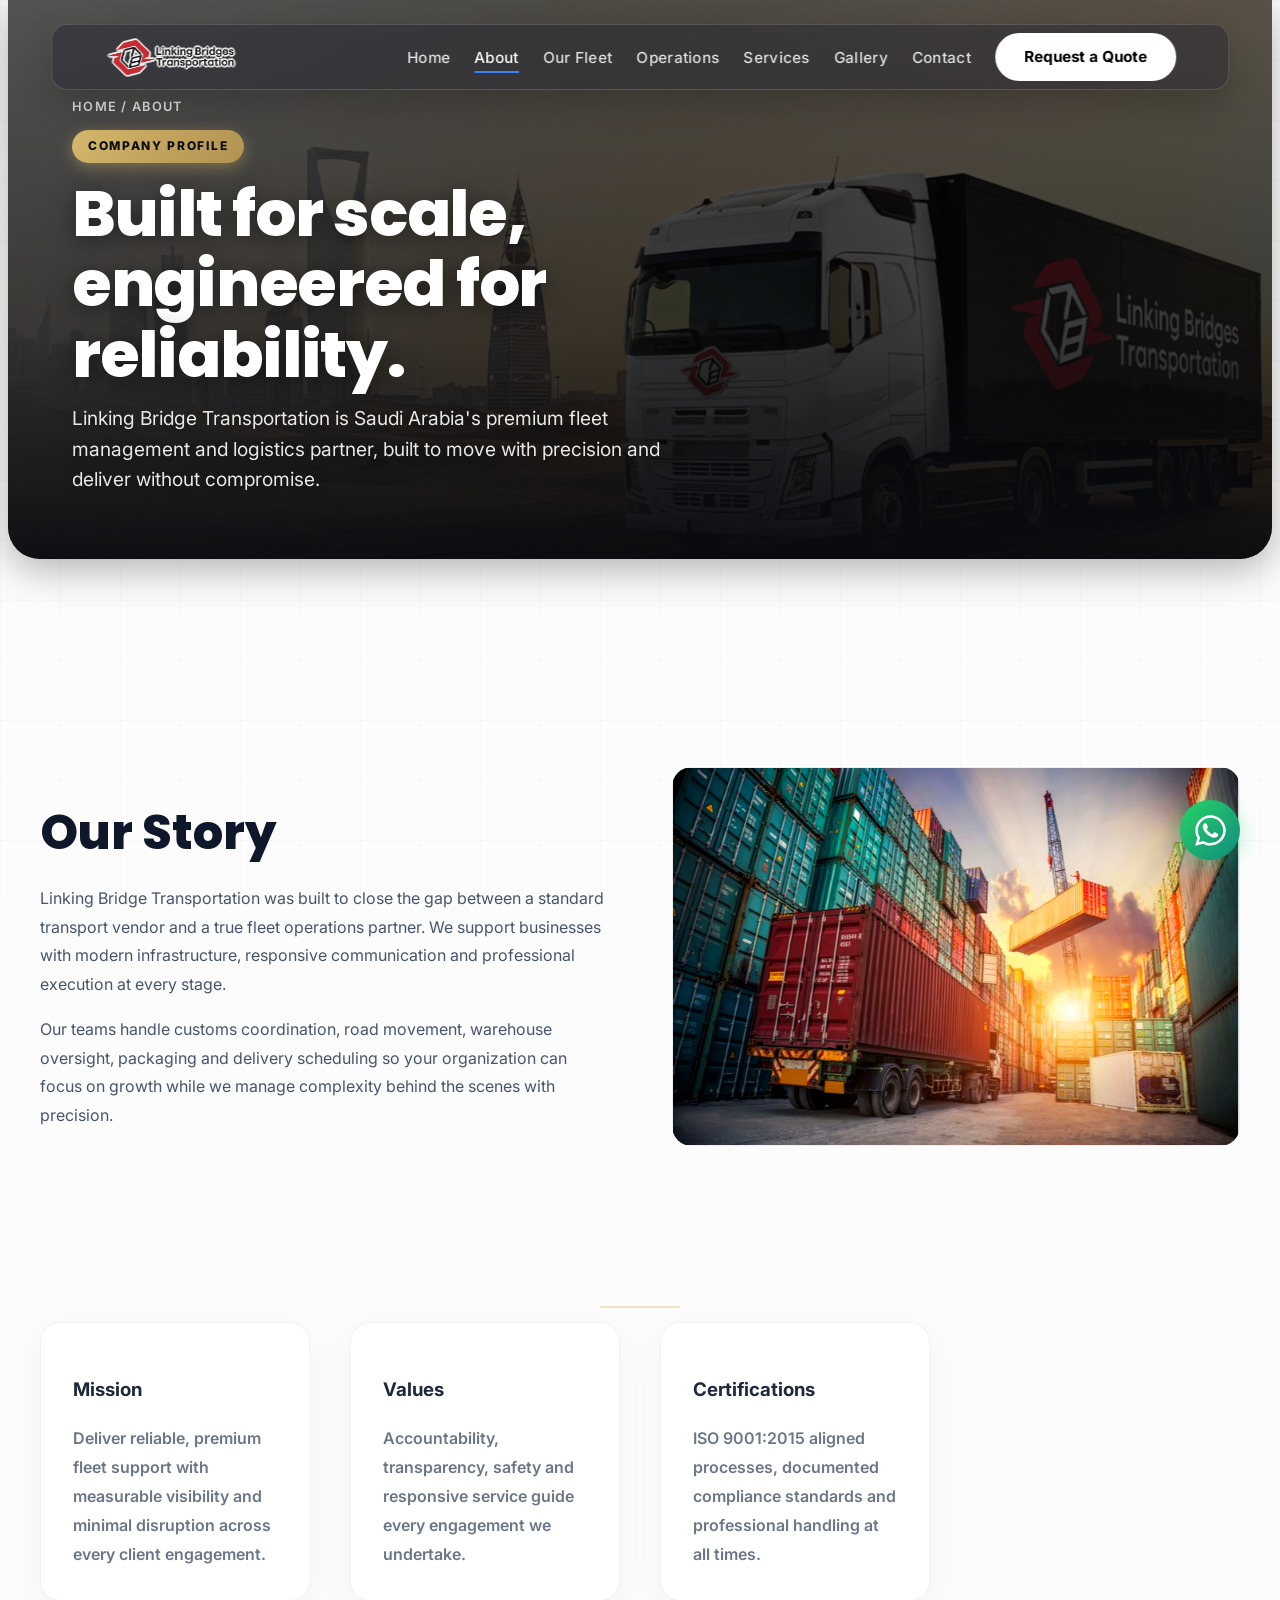
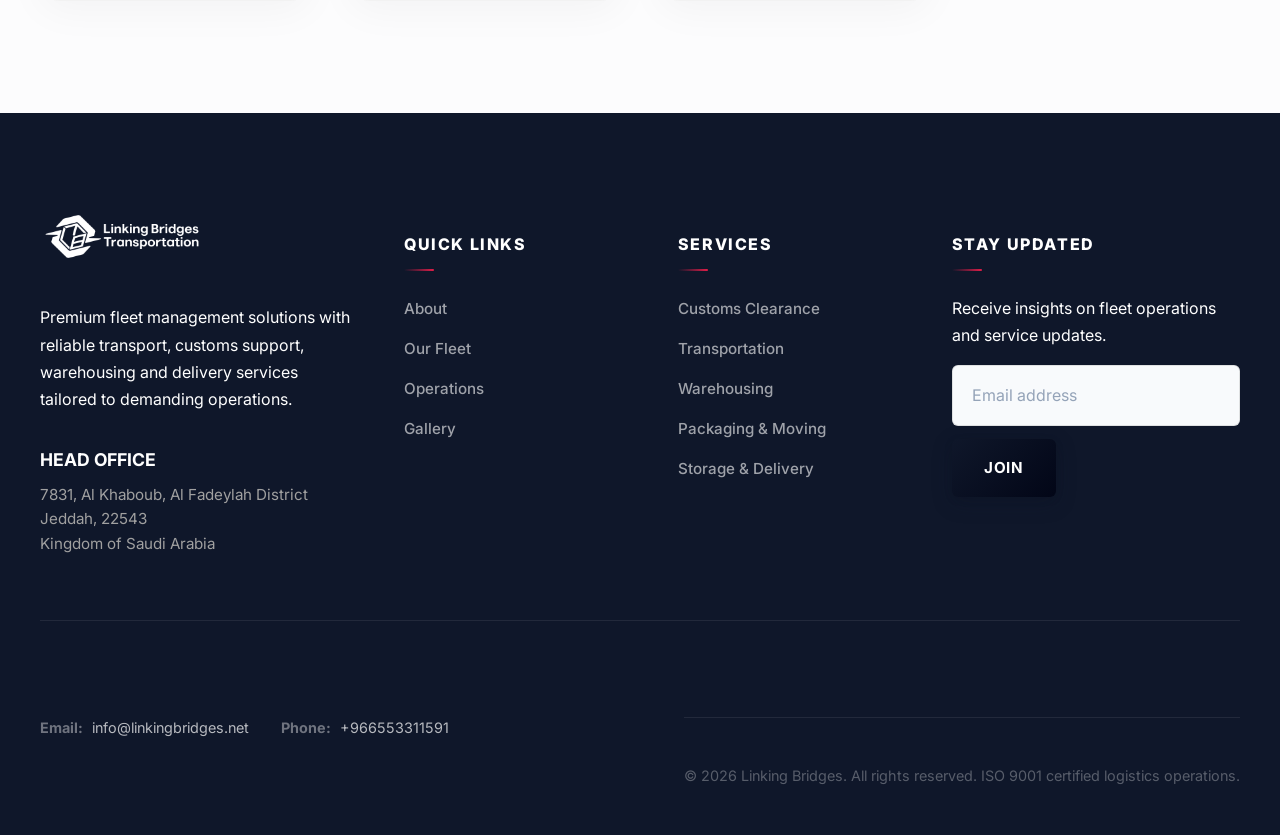
==== commit 291a750a: "changed the small small mistake that is point outed by the client" ====
--- a/pages/about.html
+++ b/pages/about.html
@@ -3,7 +3,7 @@
 <head>
   <meta charset="UTF-8" />
   <meta name="viewport" content="width=device-width, initial-scale=1.0" />
-  <meta name="description" content="Learn about Linking Bridge Transportation â€” Saudi Arabia's premium fleet management and logistics provider built for scale and reliability." />
+  <meta name="description" content="Learn about Linking Bridge Transportation  -  Saudi Arabia's premium fleet management and logistics provider built for scale and reliability." />
   <title>About | Linking Bridge Transportation</title>
   <link rel="preconnect" href="https://fonts.googleapis.com" />
   <link rel="preconnect" href="https://fonts.gstatic.com" crossorigin />
@@ -37,7 +37,7 @@
         <p>Our teams handle customs coordination, road movement, warehouse oversight, packaging and delivery scheduling so your organization can focus on growth while we manage complexity behind the scenes with precision.</p>
       </div>
       <div class="pdf-partner-image reveal" style="transition-delay: 200ms;">
-        <img src="/assets/images/gallery/transpotation-img2.jpg" alt="Port crane operations â€” Linking Bridge fleet" />
+        <img src="/assets/images/gallery/transpotation-img2.jpg" alt="Port crane operations  -  Linking Bridge fleet" />
       </div>
     </section>
 
--- a/assets/css/styles.css
+++ b/assets/css/styles.css
@@ -2635,7 +2635,7 @@
 .pdf-logo-item {
   height: 40px;
   opacity: 0.5;
-  filter: grayscale(100%);
+  filter: none;
   transition: all 0.3s ease;
 }
 .pdf-logo-item.active-logo {
@@ -2936,14 +2936,15 @@
   height: 70px;
   max-width: 180px;
   object-fit: contain;
-  filter: grayscale(100%) opacity(0.5);
-  transition: filter 0.4s ease, transform 0.4s ease;
+  filter: none !important;
+  opacity: 0.85;
+  transition: opacity 0.4s ease, transform 0.4s ease;
   flex-shrink: 0;
 }
 
 .logo-carousel-track img:hover {
-  filter: grayscale(0%) opacity(1);
-  transform: scale(1.15);
+  opacity: 1;
+  transform: scale(1.1);
 }
 
 @keyframes logoScroll {
@@ -3045,7 +3046,7 @@
 @media (max-width: 768px) {
   .site-header { width: 95% !important; top: 1rem !important; border-radius: 12px !important; }
   .site-header .container { padding: 0 1rem !important; }
-  .site-header .brand-wordmark { height: 32px !important; max-width: 200px !important; }
+  .site-header .brand-wordmark { height: 80px !important; max-width: 350px !important; }
   .mobile-menu-btn { padding: 0.25rem !important; }
   .mobile-menu-btn svg { width: 24px !important; height: 24px !important; }
 }
@@ -4166,3 +4167,44 @@
     color: #d6b86d !important; /* Gold on hover */
   }
 }
+
+/* ==============================================
+   RESPONSIVE MOBILE CONTROLS & TOGGLE FIX
+   ============================================== */
+
+/* Fix mobile menu toggle icon colors */
+.nav-toggle span {
+  background: #ffffff !important; /* White lines on dark index.html */
+}
+.nav-toggle {
+  border-color: rgba(255, 255, 255, 0.2) !important;
+}
+
+body.premium-light .nav-toggle span {
+  background: #0f172a !important; /* Dark lines on light subpages */
+}
+body.premium-light .nav-toggle {
+  border-color: rgba(15, 23, 42, 0.15) !important;
+}
+
+/* Stacking CTA buttons on mobile to prevent overlapping and truncation */
+@media (max-width: 576px) {
+  .pdf-hero-actions {
+    flex-direction: column !important;
+    gap: 1rem !important;
+    width: 100% !important;
+    padding: 0 1rem !important;
+  }
+  .pdf-hero-actions .btn {
+    width: 100% !important;
+    text-align: center !important;
+    margin: 0 !important;
+  }
+  
+  /* Fine-tune WhatsApp position on mobile to prevent clipping */
+  .whatsapp-float {
+    bottom: 30px !important;
+    right: 20px !important;
+    box-shadow: 0 8px 24px rgba(37, 211, 102, 0.4) !important;
+  }
+}
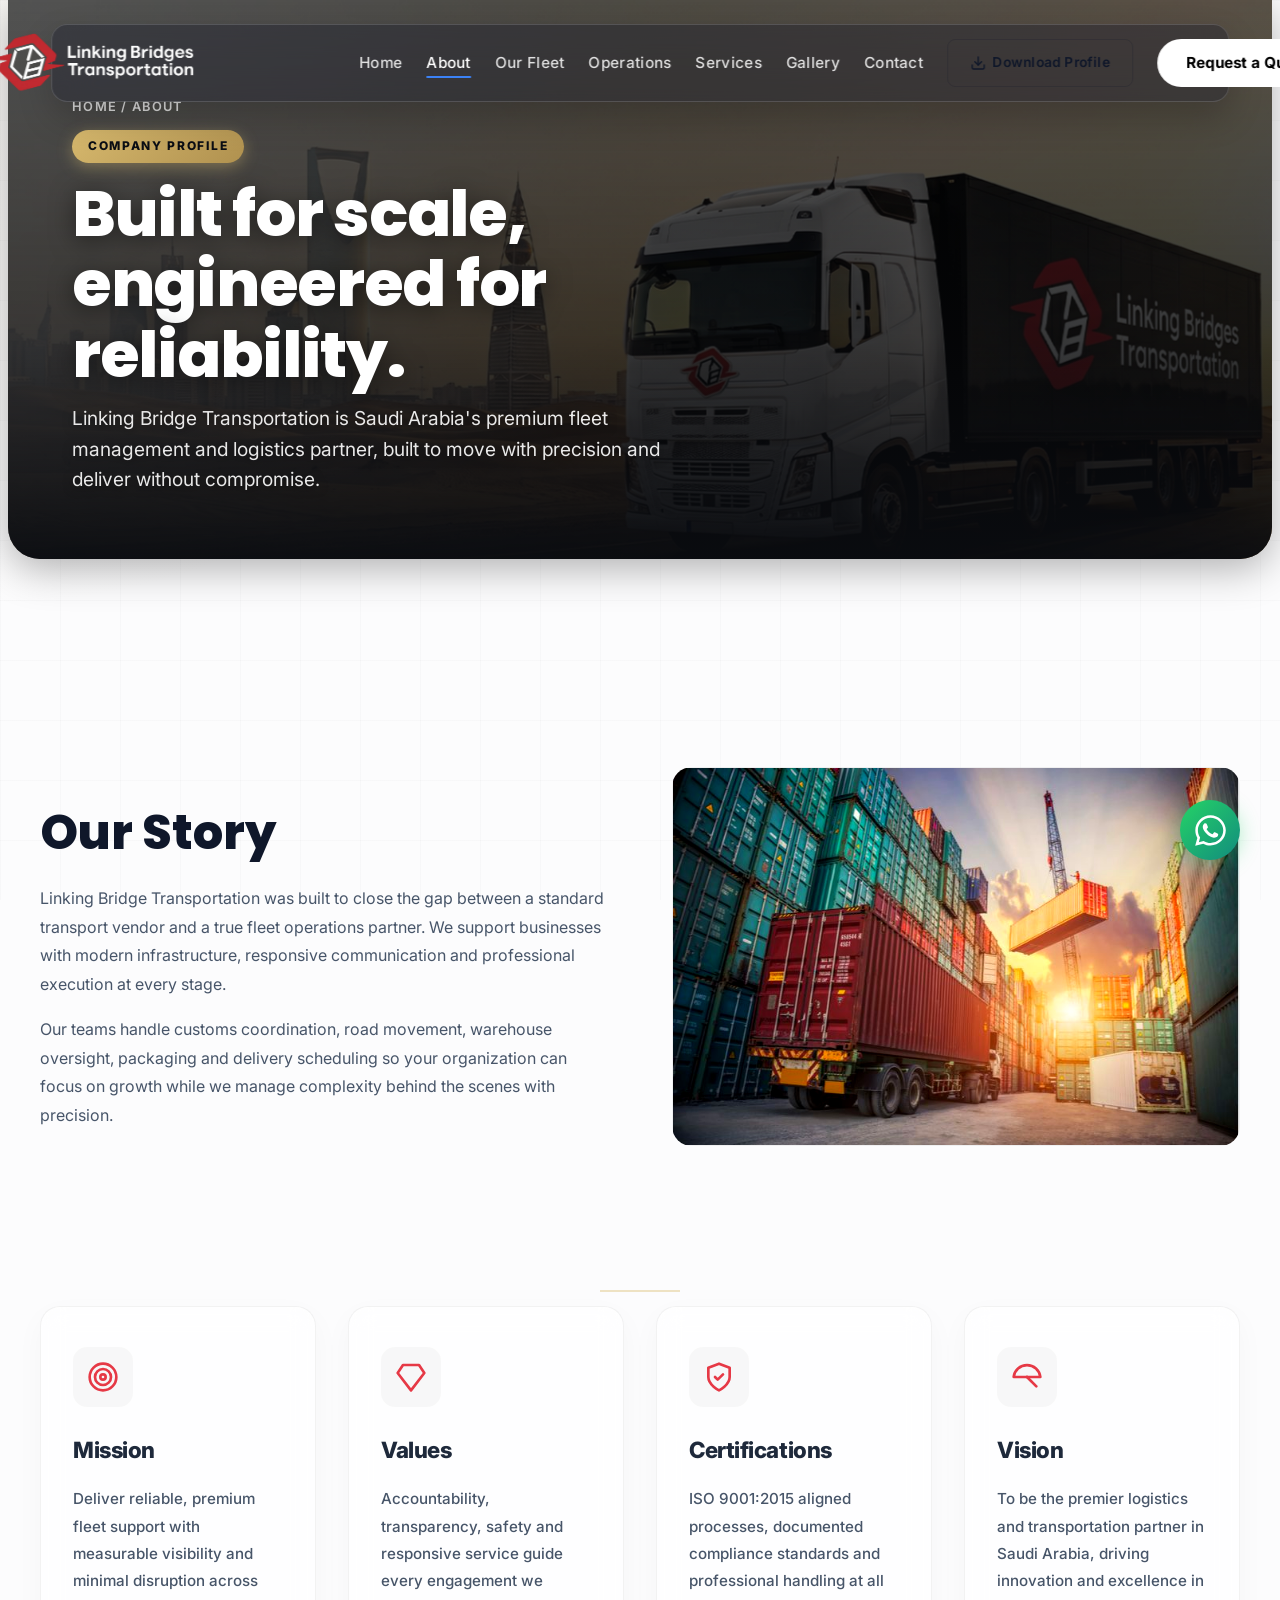
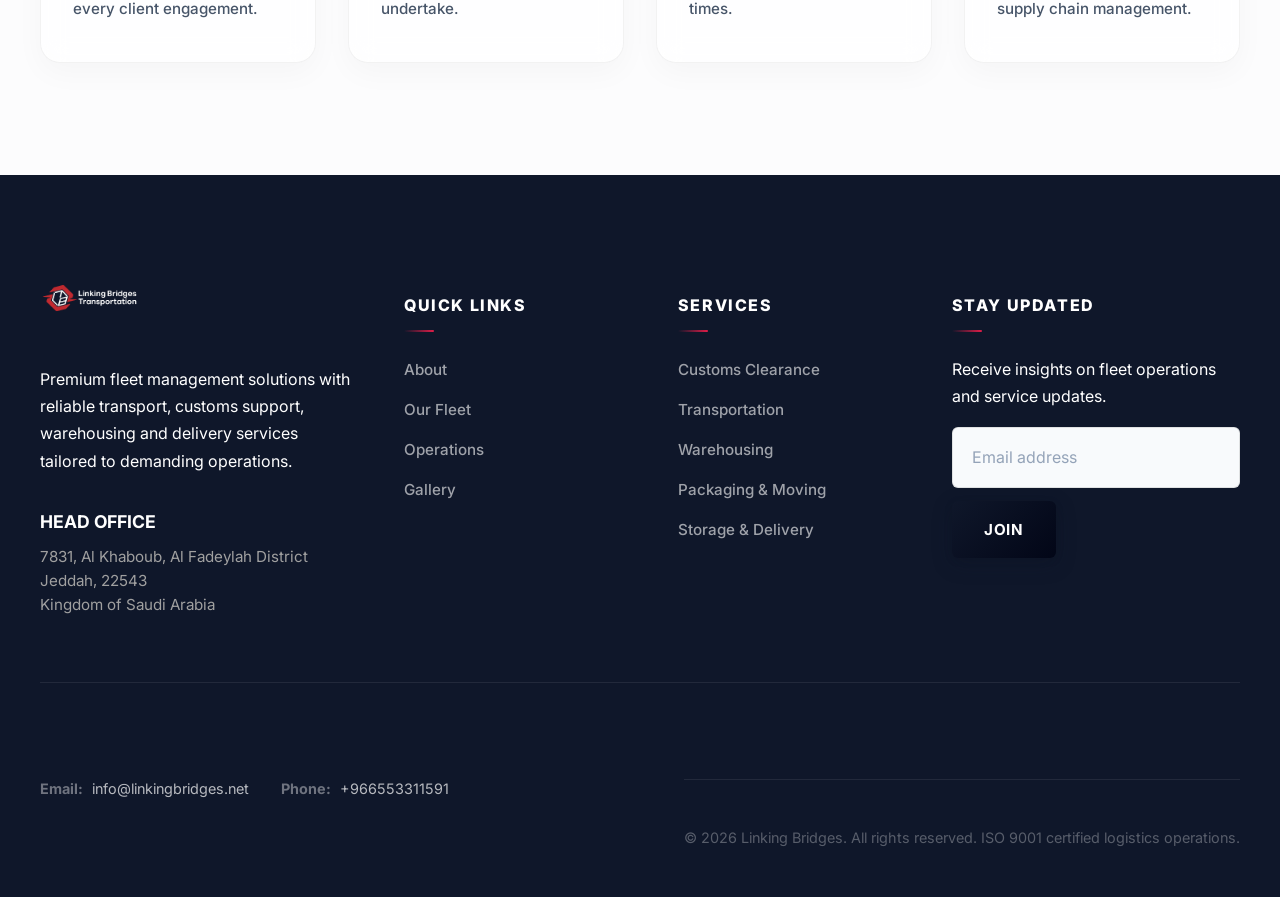
==== commit 6f491788: "had updated vacant space and added more contents" ====
--- a/pages/about.html
+++ b/pages/about.html
@@ -1,4 +1,4 @@
-﻿<!DOCTYPE html>
+<!DOCTYPE html>
 <html lang="en">
 <head>
   <meta charset="UTF-8" />
@@ -41,19 +41,42 @@
       </div>
     </section>
 
-    <!-- Mission / Values / Certifications -->
-    <section class="pdf-trust-features">
-      <article class="pdf-stat-box glass-light reveal">
+    <!-- Mission / Values / Certifications / Vision -->
+    <section class="premium-features-grid">
+      <article class="premium-feature-card reveal">
+        <div class="card-icon">
+          <!-- Target Icon -->
+          <svg width="32" height="32" viewBox="0 0 24 24" fill="none" stroke="currentColor" stroke-width="2" stroke-linecap="round" stroke-linejoin="round"><circle cx="12" cy="12" r="10"/><circle cx="12" cy="12" r="6"/><circle cx="12" cy="12" r="2"/></svg>
+        </div>
         <h3>Mission</h3>
         <p>Deliver reliable, premium fleet support with measurable visibility and minimal disruption across every client engagement.</p>
       </article>
-      <article class="pdf-stat-box glass-light reveal" style="transition-delay: 150ms;">
+      
+      <article class="premium-feature-card reveal" style="transition-delay: 150ms;">
+        <div class="card-icon">
+          <!-- Diamond Icon -->
+          <svg width="32" height="32" viewBox="0 0 24 24" fill="none" stroke="currentColor" stroke-width="2" stroke-linecap="round" stroke-linejoin="round"><path d="M6 3h12l4 6-10 13L2 9Z"/></svg>
+        </div>
         <h3>Values</h3>
         <p>Accountability, transparency, safety and responsive service guide every engagement we undertake.</p>
       </article>
-      <article class="pdf-stat-box glass-light reveal" style="transition-delay: 300ms;">
+      
+      <article class="premium-feature-card reveal" style="transition-delay: 300ms;">
+        <div class="card-icon">
+          <!-- Shield/Check Icon -->
+          <svg width="32" height="32" viewBox="0 0 24 24" fill="none" stroke="currentColor" stroke-width="2" stroke-linecap="round" stroke-linejoin="round"><path d="M12 22s8-4 8-10V5l-8-3-8 3v7c0 6 8 10 8 10z"/><path d="m9 12 2 2 4-4"/></svg>
+        </div>
         <h3>Certifications</h3>
         <p>ISO 9001:2015 aligned processes, documented compliance standards and professional handling at all times.</p>
+      </article>
+      
+      <article class="premium-feature-card reveal" style="transition-delay: 450ms;">
+        <div class="card-icon">
+          <!-- Telescope/Vision Icon -->
+          <svg width="32" height="32" viewBox="0 0 24 24" fill="none" stroke="currentColor" stroke-width="2" stroke-linecap="round" stroke-linejoin="round"><path d="M22 12a10.06 10.06 0 0 0-20 0Z"/><path d="M12 12v.01"/><path d="M19 19 12 12"/></svg>
+        </div>
+        <h3>Vision</h3>
+        <p>To be the premier logistics and transportation partner in Saudi Arabia, driving innovation and excellence in supply chain management.</p>
       </article>
     </section>
   </main>
--- a/assets/css/styles.css
+++ b/assets/css/styles.css
@@ -2933,13 +2933,19 @@
 }
 
 .logo-carousel-track img {
-  height: 70px;
-  max-width: 180px;
+  height: 80px;
+  width: 250px;
   object-fit: contain;
   filter: none !important;
-  opacity: 0.85;
-  transition: opacity 0.4s ease, transform 0.4s ease;
+  opacity: 1;
+  background: #ffffff;
+  padding: 20px 30px;
+  border-radius: 12px;
+  border: 1px solid rgba(0, 0, 0, 0.06);
+  box-shadow: 0 4px 15px rgba(0, 0, 0, 0.05);
+  transition: all 0.4s ease;
   flex-shrink: 0;
+  box-sizing: content-box;
 }
 
 .logo-carousel-track img:hover {
@@ -2990,12 +2996,15 @@
 }
 
 .site-header .brand-wordmark {
-  height: 45px !important;
+  height: 120px !important;
+  max-height: 120px !important;
+  max-width: none !important;
+  width: auto !important;
   object-fit: contain !important;
-  filter: drop-shadow(1px 1px 0 rgba(255, 255, 255, 0.8))
-          drop-shadow(-1px -1px 0 rgba(255, 255, 255, 0.8))
-          drop-shadow(1px -1px 0 rgba(255, 255, 255, 0.8))
-          drop-shadow(-1px 1px 0 rgba(255, 255, 255, 0.8)) !important;
+  margin-top: -30px !important;
+  margin-bottom: -30px !important;
+  margin-right: 1.5rem !important;
+  transform: translateX(-120px) !important;
 }
 
 .site-header .nav-links a:not(.btn) {
@@ -3045,8 +3054,13 @@
 
 @media (max-width: 768px) {
   .site-header { width: 95% !important; top: 1rem !important; border-radius: 12px !important; }
-  .site-header .container { padding: 0 1rem !important; }
-  .site-header .brand-wordmark { height: 80px !important; max-width: 350px !important; }
+  .site-header .container { padding: 0 1.5rem !important; }
+  .site-header .brand-wordmark { 
+    height: 70px !important; 
+    max-height: 70px !important; 
+    max-width: 250px !important; 
+    transform: translateX(-30px) !important; 
+  }
   .mobile-menu-btn { padding: 0.25rem !important; }
   .mobile-menu-btn svg { width: 24px !important; height: 24px !important; }
 }
@@ -4208,3 +4222,668 @@
     box-shadow: 0 8px 24px rgba(37, 211, 102, 0.4) !important;
   }
 }
+
+/* ==============================================
+   DOWNLOAD PROFILE BUTTON
+   ============================================== */
+.btn-download {
+  display: inline-flex !important;
+  align-items: center !important;
+  background: transparent !important;
+  border: 1.5px solid rgba(255, 255, 255, 0.3) !important;
+  color: #ffffff !important;
+  padding: 0.7rem 1.4rem !important;
+  border-radius: 8px !important;
+  font-size: 0.85rem !important;
+  font-weight: 600 !important;
+  letter-spacing: 0.03em !important;
+  text-decoration: none !important;
+  transition: all 0.3s ease !important;
+  white-space: nowrap !important;
+}
+.btn-download:hover {
+  background: rgba(255, 255, 255, 0.1) !important;
+  border-color: rgba(255, 255, 255, 0.5) !important;
+  transform: translateY(-1px) !important;
+}
+.btn-download svg {
+  flex-shrink: 0;
+}
+
+body.premium-light .btn-download {
+  border-color: rgba(15, 23, 42, 0.2) !important;
+  color: #0f172a !important;
+}
+body.premium-light .btn-download:hover {
+  background: rgba(15, 23, 42, 0.05) !important;
+  border-color: rgba(15, 23, 42, 0.4) !important;
+}
+
+/* ==============================================
+   MODERN STAT BOXES (OVERRIDE)
+   ============================================== */
+.pdf-stats {
+  gap: 1.5rem !important;
+}
+
+.pdf-stat-box {
+  border-radius: 20px !important;
+  padding: 2.5rem 2rem !important;
+  position: relative !important;
+  overflow: hidden !important;
+  box-shadow: 0 20px 40px rgba(0, 0, 0, 0.08), inset 0 1px 0 rgba(255, 255, 255, 0.1) !important;
+  display: flex !important;
+  flex-direction: column !important;
+  justify-content: center !important;
+  border: 1px solid rgba(255, 255, 255, 0.1) !important;
+  transition: transform 0.4s cubic-bezier(0.2, 0.8, 0.2, 1), box-shadow 0.4s ease !important;
+}
+
+.pdf-stat-box:hover {
+  transform: translateY(-8px) scale(1.02) !important;
+  box-shadow: 0 30px 60px rgba(0, 0, 0, 0.12), inset 0 1px 0 rgba(255, 255, 255, 0.2) !important;
+}
+
+/* Subtle top border highlight */
+.pdf-stat-box::before {
+  content: '';
+  position: absolute;
+  top: 0; left: 0; right: 0; height: 4px;
+  background: linear-gradient(90deg, rgba(255,255,255,0.4), transparent);
+  opacity: 0.6;
+}
+
+/* Background glowing orb for 3D depth */
+.pdf-stat-box::after {
+  content: '';
+  position: absolute;
+  bottom: -40px;
+  right: -40px;
+  width: 150px;
+  height: 150px;
+  border-radius: 50%;
+  background: radial-gradient(circle, rgba(255,255,255,0.08) 0%, transparent 70%);
+  pointer-events: none;
+}
+
+.pdf-stat-box h2 {
+  font-size: 3.5rem !important;
+  margin: 0 0 0.5rem 0 !important;
+  font-weight: 800 !important;
+  line-height: 1 !important;
+  background: linear-gradient(135deg, #ffffff 0%, #cbd5e1 100%);
+  -webkit-background-clip: text;
+  -webkit-text-fill-color: transparent;
+  display: inline-block;
+}
+
+.pdf-stat-box p {
+  font-size: 1.05rem !important;
+  letter-spacing: 0.03em !important;
+  margin: 0 !important;
+  text-transform: uppercase !important;
+  font-weight: 700 !important;
+  color: rgba(255, 255, 255, 0.9) !important;
+}
+
+/* Theme variations */
+.pdf-stat-box.dark {
+  background: linear-gradient(145deg, #1e293b, #0f172a) !important;
+  border-color: rgba(255,255,255,0.08) !important;
+}
+
+.pdf-stat-box.red {
+  background: linear-gradient(145deg, #ef4444, #b91c1c) !important;
+  box-shadow: 0 20px 40px rgba(220, 38, 38, 0.25), inset 0 1px 0 rgba(255, 255, 255, 0.2) !important;
+  border-color: rgba(255,255,255,0.2) !important;
+}
+.pdf-stat-box.red::before {
+  background: linear-gradient(90deg, rgba(255,255,255,0.6), transparent);
+}
+
+.pdf-stat-box.glass, .pdf-stat-box.glass-light {
+  background: linear-gradient(145deg, #ffffff, #f1f5f9) !important;
+  border-color: rgba(0,0,0,0.05) !important;
+  box-shadow: 0 20px 40px rgba(0, 0, 0, 0.06) !important;
+}
+
+.pdf-stat-box.glass h2, .pdf-stat-box.glass-light h2 {
+  background: linear-gradient(135deg, #0f172a 0%, #334155 100%);
+  -webkit-background-clip: text;
+  -webkit-text-fill-color: transparent;
+}
+
+.pdf-stat-box.glass p, .pdf-stat-box.glass-light p {
+  color: #475569 !important;
+}
+
+.pdf-stat-box.glass::after, .pdf-stat-box.glass-light::after {
+  background: radial-gradient(circle, rgba(15,23,42,0.04) 0%, transparent 70%);
+}
+.pdf-stat-box.glass::before, .pdf-stat-box.glass-light::before {
+  background: linear-gradient(90deg, rgba(15,23,42,0.05), transparent);
+}
+
+/* ==============================================
+   MODERN STATS DASHBOARD (NEW)
+   ============================================== */
+.modern-stats-section {
+  margin-top: 4rem;
+  margin-bottom: 2rem;
+  position: relative;
+  z-index: 10;
+}
+
+.modern-stats-grid {
+  display: grid;
+  grid-template-columns: repeat(auto-fit, minmax(240px, 1fr));
+  gap: 1.5rem;
+}
+
+.modern-stat-card {
+  background: #ffffff;
+  border-radius: 20px;
+  padding: 2rem 1.8rem;
+  border: 1px solid rgba(0, 0, 0, 0.05);
+  box-shadow: 0 10px 30px rgba(0, 0, 0, 0.03);
+  display: flex;
+  align-items: flex-start;
+  gap: 1.25rem;
+  transition: all 0.4s cubic-bezier(0.2, 0.8, 0.2, 1);
+  position: relative;
+  overflow: hidden;
+}
+
+.modern-stat-card:hover {
+  transform: translateY(-5px);
+  box-shadow: 0 20px 40px rgba(0, 0, 0, 0.08);
+  border-color: rgba(0, 0, 0, 0.1);
+}
+
+.stat-icon-box {
+  background: #f1f5f9;
+  color: #0f172a;
+  width: 56px;
+  height: 56px;
+  border-radius: 14px;
+  display: flex;
+  align-items: center;
+  justify-content: center;
+  flex-shrink: 0;
+  transition: all 0.4s ease;
+}
+
+.modern-stat-card:hover .stat-icon-box {
+  background: #0f172a;
+  color: #ffffff;
+  transform: scale(1.05) rotate(-5deg);
+}
+
+.stat-icon-box svg {
+  width: 28px;
+  height: 28px;
+}
+
+.stat-icon-box.success {
+  background: #ecfdf5;
+  color: #059669;
+}
+.modern-stat-card:hover .stat-icon-box.success {
+  background: #10b981;
+  color: #ffffff;
+}
+
+.card-accent {
+  background: linear-gradient(135deg, #ef4444 0%, #dc2626 100%);
+  color: white;
+  border-color: transparent;
+  box-shadow: 0 15px 35px rgba(220, 38, 38, 0.2);
+}
+
+.card-accent .stat-icon-box {
+  background: rgba(255, 255, 255, 0.2);
+  color: white;
+}
+.card-accent:hover .stat-icon-box {
+  background: #ffffff;
+  color: #dc2626;
+}
+
+.stat-info {
+  flex-grow: 1;
+}
+
+.stat-value {
+  font-size: 2.25rem;
+  font-weight: 800;
+  line-height: 1;
+  margin: 0 0 0.25rem 0;
+  color: #0f172a;
+  letter-spacing: -0.02em;
+}
+.card-accent .stat-value {
+  color: #ffffff;
+}
+
+.stat-value span {
+  font-size: 1.25rem;
+  font-weight: 600;
+  opacity: 0.6;
+  margin-left: 2px;
+}
+
+.stat-label {
+  font-size: 0.9rem;
+  color: #64748b;
+  font-weight: 600;
+  text-transform: uppercase;
+  letter-spacing: 0.05em;
+  margin: 0 0 1rem 0;
+}
+.card-accent .stat-label {
+  color: rgba(255, 255, 255, 0.85);
+}
+
+/* Progress bars */
+.stat-progress {
+  width: 100%;
+  height: 4px;
+  background: #e2e8f0;
+  border-radius: 2px;
+  overflow: hidden;
+  margin-top: 0.5rem;
+}
+
+.progress-fill {
+  height: 100%;
+  background: #0f172a;
+  border-radius: 2px;
+  transition: width 1.5s cubic-bezier(0.2, 0.8, 0.2, 1);
+}
+
+.fill-success {
+  background: #10b981;
+}
+
+/* Pulse indicator for 24/7 */
+.pulse-indicator {
+  display: inline-flex;
+  align-items: center;
+  gap: 8px;
+  font-size: 0.85rem;
+  font-weight: 600;
+  color: rgba(255, 255, 255, 0.9);
+  background: rgba(0, 0, 0, 0.15);
+  padding: 4px 12px;
+  border-radius: 20px;
+}
+
+.pulse-dot {
+  width: 8px;
+  height: 8px;
+  background: #4ade80;
+  border-radius: 50%;
+  position: relative;
+}
+.pulse-dot::after {
+  content: "";
+  position: absolute;
+  top: -4px;
+  left: -4px;
+  width: 16px;
+  height: 16px;
+  border-radius: 50%;
+  border: 2px solid #4ade80;
+  animation: pulse-ring 2s infinite cubic-bezier(0.2, 0.8, 0.2, 1);
+}
+
+@keyframes pulse-ring {
+  0% { transform: scale(0.5); opacity: 1; }
+  100% { transform: scale(1.5); opacity: 0; }
+}
+
+@media (max-width: 992px) {
+  .modern-stats-grid {
+    grid-template-columns: repeat(2, 1fr);
+  }
+}
+@media (max-width: 576px) {
+  .modern-stats-grid {
+    grid-template-columns: 1fr;
+  }
+}
+
+/* ==============================================
+   MODERN TRUST FEATURES (NEW)
+   ============================================== */
+.modern-trust-features {
+  display: grid;
+  grid-template-columns: repeat(auto-fit, minmax(250px, 1fr));
+  gap: 1.5rem;
+  margin-top: 3rem;
+  position: relative;
+  z-index: 10;
+}
+
+.m-trust-card {
+  border-radius: 16px;
+  padding: 2.5rem 2rem;
+  position: relative;
+  overflow: hidden;
+  display: flex;
+  flex-direction: column;
+  transition: all 0.4s cubic-bezier(0.2, 0.8, 0.2, 1);
+  box-shadow: 0 10px 30px rgba(0, 0, 0, 0.05);
+  border: 1px solid rgba(255, 255, 255, 0.1);
+}
+
+.m-trust-card:hover {
+  transform: translateY(-8px);
+  box-shadow: 0 25px 50px rgba(0, 0, 0, 0.15);
+}
+
+.m-trust-icon {
+  width: 50px;
+  height: 50px;
+  border-radius: 12px;
+  display: flex;
+  align-items: center;
+  justify-content: center;
+  margin-bottom: 1.5rem;
+  transition: transform 0.4s ease;
+}
+
+.m-trust-card:hover .m-trust-icon {
+  transform: scale(1.1) rotate(5deg);
+}
+
+.m-trust-content {
+  flex-grow: 1;
+  position: relative;
+  z-index: 2;
+}
+
+.m-trust-title {
+  font-size: 1.4rem;
+  font-weight: 700;
+  margin: 0 0 0.75rem 0;
+  line-height: 1.2;
+}
+
+.m-trust-desc {
+  font-size: 0.95rem;
+  line-height: 1.6;
+  opacity: 0.85;
+  margin: 0;
+}
+
+.m-trust-number {
+  position: absolute;
+  bottom: -15px;
+  right: 10px;
+  font-size: 6rem;
+  font-weight: 900;
+  line-height: 1;
+  opacity: 0.04;
+  z-index: 1;
+  pointer-events: none;
+  transition: opacity 0.4s ease;
+}
+
+.m-trust-card:hover .m-trust-number {
+  opacity: 0.08;
+}
+
+/* Theme: Dark */
+.m-trust-card.dark-theme {
+  background: linear-gradient(145deg, #1e293b, #0f172a);
+  border-color: rgba(255, 255, 255, 0.08);
+}
+.m-trust-card.dark-theme .m-trust-icon {
+  background: rgba(255, 255, 255, 0.1);
+  color: #ffffff;
+}
+.m-trust-card.dark-theme .m-trust-title { color: #ffffff; }
+.m-trust-card.dark-theme .m-trust-desc { color: #cbd5e1; }
+.m-trust-card.dark-theme .m-trust-number { color: #ffffff; }
+
+/* Theme: Accent (Red) */
+.m-trust-card.accent-theme {
+  background: linear-gradient(145deg, #ef4444, #b91c1c);
+  border-color: rgba(255, 255, 255, 0.15);
+  box-shadow: 0 15px 35px rgba(220, 38, 38, 0.25);
+}
+.m-trust-card.accent-theme .m-trust-icon {
+  background: rgba(255, 255, 255, 0.2);
+  color: #ffffff;
+}
+.m-trust-card.accent-theme .m-trust-title { color: #ffffff; }
+.m-trust-card.accent-theme .m-trust-desc { color: #f87171; color: rgba(255,255,255,0.9); }
+.m-trust-card.accent-theme .m-trust-number { color: #ffffff; }
+
+/* Theme: Light */
+.m-trust-card.light-theme {
+  background: linear-gradient(145deg, #ffffff, #f8fafc);
+  border-color: rgba(0, 0, 0, 0.06);
+}
+.m-trust-card.light-theme .m-trust-icon {
+  background: rgba(15, 23, 42, 0.05);
+  color: #0f172a;
+}
+.m-trust-card.light-theme .m-trust-title { color: #0f172a; }
+.m-trust-card.light-theme .m-trust-desc { color: #475569; }
+.m-trust-card.light-theme .m-trust-number { color: #0f172a; opacity: 0.03; }
+.m-trust-card.light-theme:hover .m-trust-number { opacity: 0.06; }
+
+/* Decorative top highlight for depth */
+.m-trust-card::before {
+  content: '';
+  position: absolute;
+  top: 0; left: 0; right: 0; height: 3px;
+  opacity: 0.6;
+}
+.m-trust-card.dark-theme::before { background: linear-gradient(90deg, rgba(255,255,255,0.3), transparent); }
+.m-trust-card.accent-theme::before { background: linear-gradient(90deg, rgba(255,255,255,0.5), transparent); }
+.m-trust-card.light-theme::before { background: linear-gradient(90deg, rgba(15,23,42,0.1), transparent); }
+
+/* ==============================================
+   DUAL PARTNER IMAGES (NEW)
+   ============================================== */
+.pdf-partner-images {
+  display: grid;
+  grid-template-columns: 1fr 1fr;
+  gap: 1.5rem;
+  width: 100%;
+}
+
+.pdf-partner-images .partner-img {
+  width: 100%;
+  height: 400px;
+  object-fit: cover;
+  border-radius: 20px;
+  box-shadow: 0 15px 35px rgba(0, 0, 0, 0.08);
+  transition: transform 0.5s cubic-bezier(0.2, 0.8, 0.2, 1);
+}
+
+.pdf-partner-images .partner-img:hover {
+  transform: translateY(-8px) scale(1.02);
+  box-shadow: 0 25px 50px rgba(0, 0, 0, 0.12);
+}
+
+@media (max-width: 992px) {
+  .pdf-partner-images {
+    grid-template-columns: 1fr;
+  }
+  .pdf-partner-images .partner-img {
+    height: 300px;
+  }
+}
+
+/* ==============================================
+   PREMIUM FEATURES GRID (ABOUT PAGE)
+   ============================================== */
+.premium-features-grid {
+  position: relative;
+  z-index: 2;
+  display: grid;
+  grid-template-columns: repeat(4, 1fr);
+  gap: 2rem;
+  margin-top: 4rem;
+}
+
+.premium-feature-card {
+  background: rgba(255, 255, 255, 0.75);
+  backdrop-filter: blur(12px);
+  -webkit-backdrop-filter: blur(12px);
+  border: 1px solid rgba(0, 0, 0, 0.05);
+  border-radius: 20px;
+  padding: 2.5rem 2rem;
+  transition: all 0.4s cubic-bezier(0.165, 0.84, 0.44, 1);
+  box-shadow: 0 10px 30px rgba(0, 0, 0, 0.03);
+  position: relative;
+  overflow: hidden;
+  text-align: left;
+}
+
+.premium-feature-card::before {
+  content: '';
+  position: absolute;
+  top: 0; left: 0; right: 0;
+  height: 4px;
+  background: linear-gradient(90deg, #141928, #E63946);
+  opacity: 0;
+  transition: opacity 0.4s ease;
+}
+
+.premium-feature-card:hover {
+  transform: translateY(-8px);
+  box-shadow: 0 20px 40px rgba(20, 25, 40, 0.1), 0 0 20px rgba(230, 57, 70, 0.05);
+  border-color: rgba(230, 57, 70, 0.1);
+  background: rgba(255, 255, 255, 0.95);
+}
+
+.premium-feature-card:hover::before {
+  opacity: 1;
+}
+
+.premium-feature-card .card-icon {
+  display: inline-flex;
+  align-items: center;
+  justify-content: center;
+  width: 60px;
+  height: 60px;
+  background: rgba(20, 25, 40, 0.03);
+  border-radius: 14px;
+  margin-bottom: 1.5rem;
+  color: #E63946;
+  transition: all 0.4s ease;
+}
+
+.premium-feature-card:hover .card-icon {
+  background: rgba(230, 57, 70, 0.1);
+  transform: scale(1.1);
+}
+
+.premium-feature-card h3 {
+  font-size: 1.4rem;
+  font-weight: 800;
+  color: #141928;
+  margin: 0 0 1rem 0;
+  letter-spacing: -0.02em;
+}
+
+.premium-feature-card p {
+  font-size: 0.95rem;
+  line-height: 1.6;
+  color: #4a5568;
+  margin: 0;
+  font-weight: 500;
+}
+
+@media (max-width: 1024px) {
+  .premium-features-grid {
+    grid-template-columns: repeat(2, 1fr);
+  }
+}
+
+@media (max-width: 640px) {
+  .premium-features-grid {
+    grid-template-columns: 1fr;
+  }
+}
+
+/* ==============================================
+   TYPOGRAPHY STATS REDESIGN
+   ============================================== */
+.typography-stats-grid {
+  display: grid;
+  grid-template-columns: repeat(4, 1fr);
+  gap: 2rem;
+  align-items: center;
+  justify-items: center;
+}
+
+.typo-stat-item {
+  display: flex;
+  flex-direction: column;
+  align-items: center;
+  justify-content: center;
+  width: 100%;
+  padding: 1rem 0;
+  gap: 0.5rem;
+}
+
+.typo-bg-number {
+  font-size: 8rem;
+  font-weight: 900;
+  /* Premium Brand Gradient (Faint) */
+  background: linear-gradient(135deg, rgba(20, 25, 40, 0.08), rgba(230, 57, 70, 0.08));
+  -webkit-background-clip: text;
+  -webkit-text-fill-color: transparent;
+  color: transparent; /* Fallback */
+  -webkit-text-stroke: none;
+  font-family: inherit;
+  white-space: nowrap;
+  user-select: none;
+  letter-spacing: -0.05em;
+  transition: all 0.4s ease;
+  line-height: 1;
+}
+
+.typo-bg-number .counter {
+  color: inherit;
+  font-size: inherit;
+  font-weight: inherit;
+  background: inherit;
+  -webkit-background-clip: inherit;
+  -webkit-text-fill-color: inherit;
+}
+
+.typo-stat-item:hover .typo-bg-number {
+  background: linear-gradient(135deg, rgba(20, 25, 40, 0.15), rgba(230, 57, 70, 0.15));
+  -webkit-background-clip: text;
+  -webkit-text-fill-color: transparent;
+  transform: translateY(-8px);
+}
+
+.typo-label {
+  font-size: 1.25rem;
+  font-weight: 800;
+  color: #141928;
+  text-align: center;
+  line-height: 1.4;
+  margin: 0;
+}
+
+@media (max-width: 1024px) {
+  .typography-stats-grid {
+    grid-template-columns: repeat(2, 1fr);
+    row-gap: 4rem;
+  }
+}
+
+@media (max-width: 640px) {
+  .typography-stats-grid {
+    grid-template-columns: 1fr;
+  }
+}
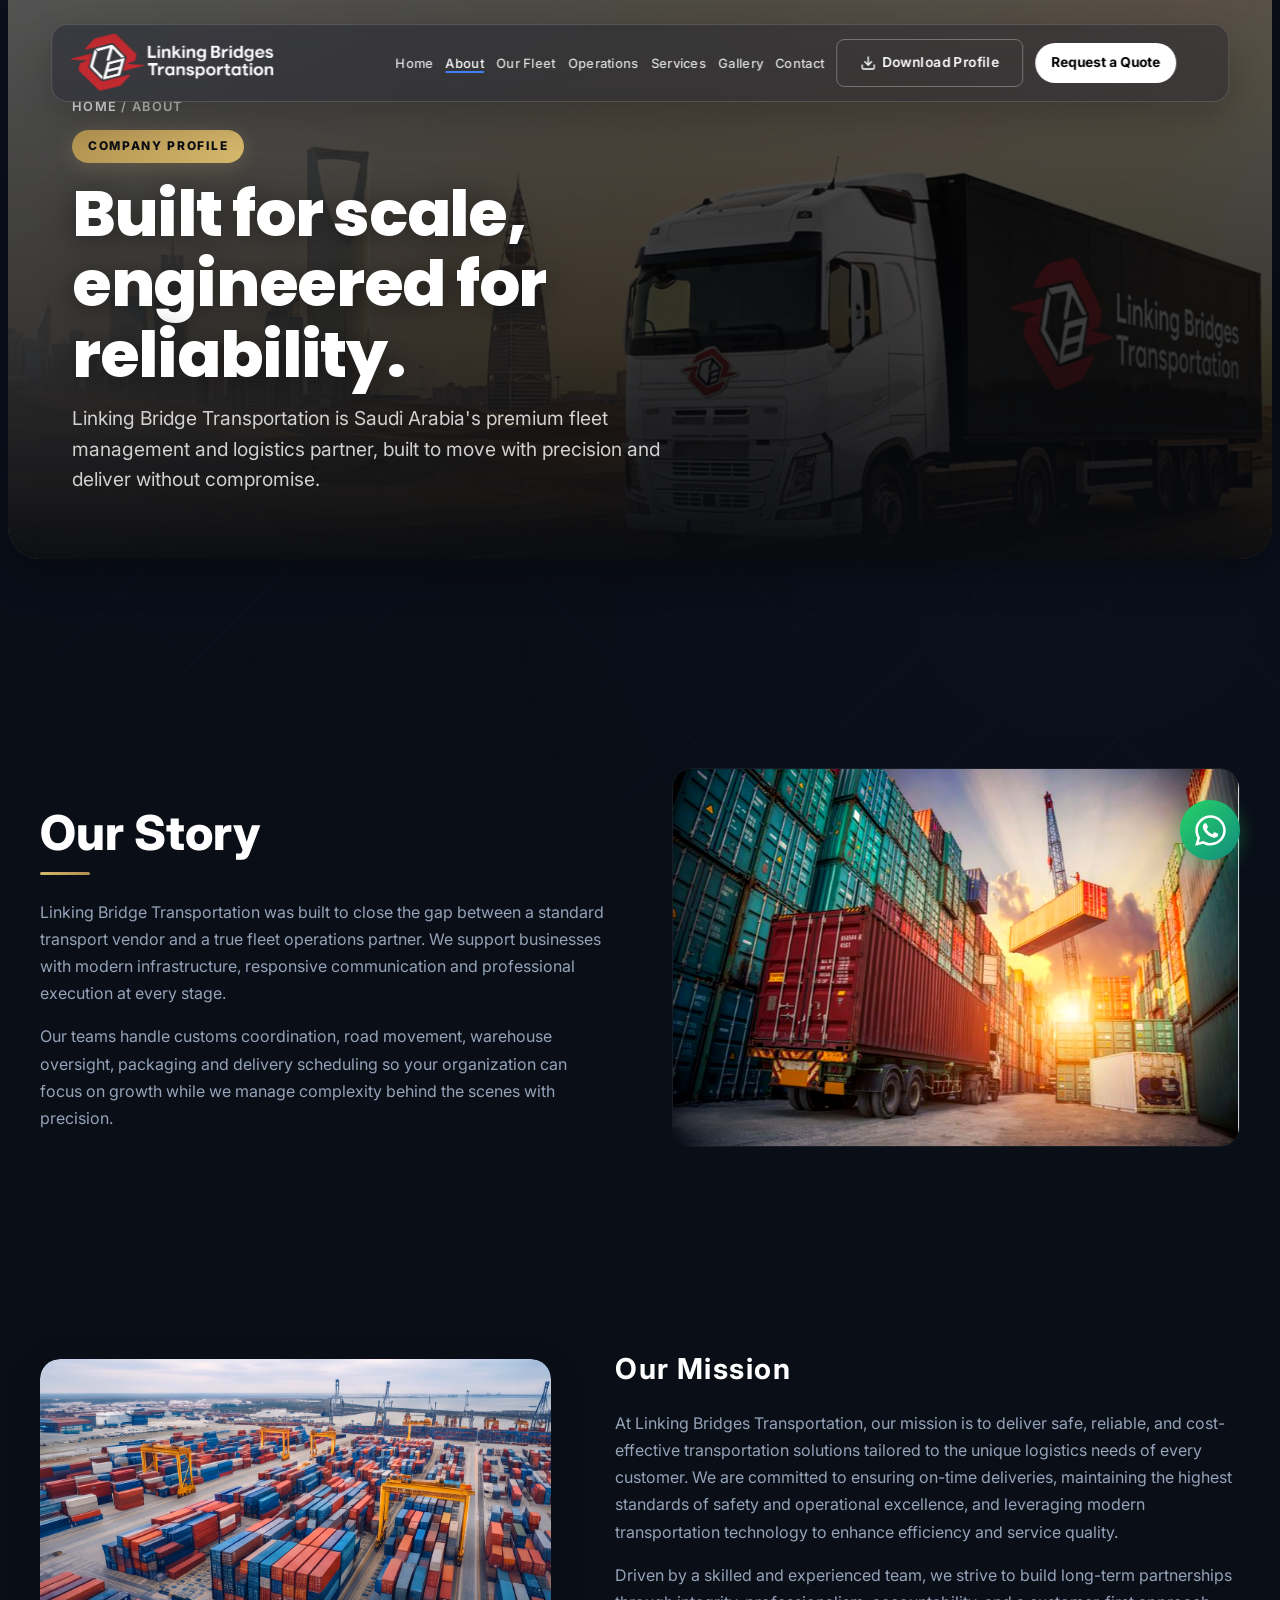
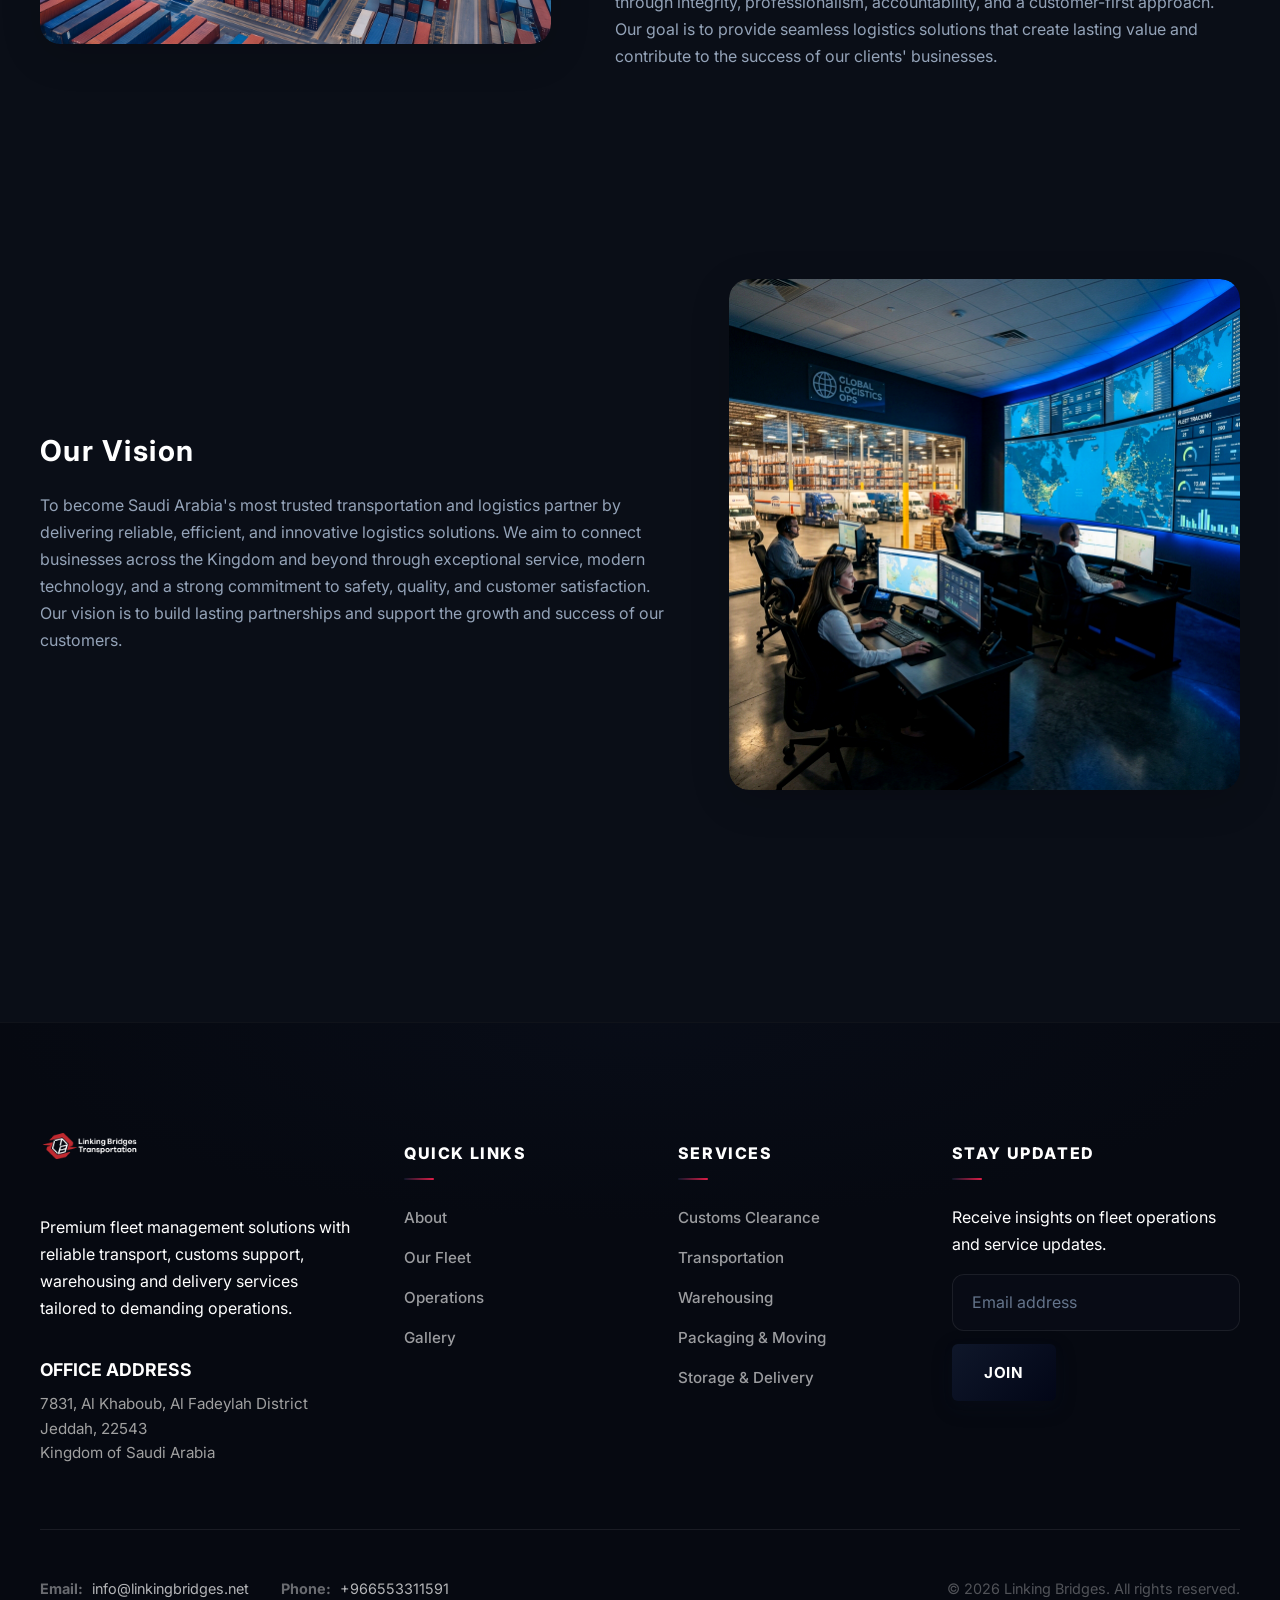
==== commit d1b7e1f6: "have added all the new updates ie reffered by the client and made some changes in my requirement and" ====
--- a/pages/about.html
+++ b/pages/about.html
@@ -10,7 +10,7 @@
   <link href="https://fonts.googleapis.com/css2?family=Inter:wght@400;500;600;700;800&family=Poppins:wght@600;700;800&display=swap" rel="stylesheet" />
   <link rel="stylesheet" href="/assets/css/styles.css" />
 </head>
-<body class="premium-light">
+<body class="dark-page" data-page="about">
   <header id="site-header"></header>
 
   <!-- Cinematic Page Hero -->
@@ -41,44 +41,30 @@
       </div>
     </section>
 
-    <!-- Mission / Values / Certifications / Vision -->
-    <section class="premium-features-grid">
-      <article class="premium-feature-card reveal">
-        <div class="card-icon">
-          <!-- Target Icon -->
-          <svg width="32" height="32" viewBox="0 0 24 24" fill="none" stroke="currentColor" stroke-width="2" stroke-linecap="round" stroke-linejoin="round"><circle cx="12" cy="12" r="10"/><circle cx="12" cy="12" r="6"/><circle cx="12" cy="12" r="2"/></svg>
-        </div>
-        <h3>Mission</h3>
-        <p>Deliver reliable, premium fleet support with measurable visibility and minimal disruption across every client engagement.</p>
-      </article>
-      
-      <article class="premium-feature-card reveal" style="transition-delay: 150ms;">
-        <div class="card-icon">
-          <!-- Diamond Icon -->
-          <svg width="32" height="32" viewBox="0 0 24 24" fill="none" stroke="currentColor" stroke-width="2" stroke-linecap="round" stroke-linejoin="round"><path d="M6 3h12l4 6-10 13L2 9Z"/></svg>
-        </div>
-        <h3>Values</h3>
-        <p>Accountability, transparency, safety and responsive service guide every engagement we undertake.</p>
-      </article>
-      
-      <article class="premium-feature-card reveal" style="transition-delay: 300ms;">
-        <div class="card-icon">
-          <!-- Shield/Check Icon -->
-          <svg width="32" height="32" viewBox="0 0 24 24" fill="none" stroke="currentColor" stroke-width="2" stroke-linecap="round" stroke-linejoin="round"><path d="M12 22s8-4 8-10V5l-8-3-8 3v7c0 6 8 10 8 10z"/><path d="m9 12 2 2 4-4"/></svg>
-        </div>
-        <h3>Certifications</h3>
-        <p>ISO 9001:2015 aligned processes, documented compliance standards and professional handling at all times.</p>
-      </article>
-      
-      <article class="premium-feature-card reveal" style="transition-delay: 450ms;">
-        <div class="card-icon">
-          <!-- Telescope/Vision Icon -->
-          <svg width="32" height="32" viewBox="0 0 24 24" fill="none" stroke="currentColor" stroke-width="2" stroke-linecap="round" stroke-linejoin="round"><path d="M22 12a10.06 10.06 0 0 0-20 0Z"/><path d="M12 12v.01"/><path d="M19 19 12 12"/></svg>
-        </div>
-        <h3>Vision</h3>
-        <p>To be the premier logistics and transportation partner in Saudi Arabia, driving innovation and excellence in supply chain management.</p>
-      </article>
+    <!-- MISSION -->
+    <section class="grid-2 section-sm ops-grid-section ops-grid-reverse">
+      <div class="pdf-partner-content reveal">
+        <h3 class="ops-section-heading">Our Mission</h3>
+        <p>At Linking Bridges Transportation, our mission is to deliver safe, reliable, and cost-effective transportation solutions tailored to the unique logistics needs of every customer. We are committed to ensuring on-time deliveries, maintaining the highest standards of safety and operational excellence, and leveraging modern transportation technology to enhance efficiency and service quality.</p>
+        <p style="margin-top: 1rem;">Driven by a skilled and experienced team, we strive to build long-term partnerships through integrity, professionalism, accountability, and a customer-first approach. Our goal is to provide seamless logistics solutions that create lasting value and contribute to the success of our clients' businesses.</p>
+      </div>
+      <div class="ops-image-wrap reveal" style="transition-delay: 200ms;">
+        <img src="/assets/images/new images/Remove_gradient_recreate_frame_4k_202607192310.jpeg" alt="Mission Logistics" />
+      </div>
     </section>
+
+    <!-- VISION -->
+    <section class="grid-2 section-sm ops-grid-section">
+      <div class="pdf-partner-content reveal">
+        <h3 class="ops-section-heading">Our Vision</h3>
+        <p>To become Saudi Arabia's most trusted transportation and logistics partner by delivering reliable, efficient, and innovative logistics solutions. We aim to connect businesses across the Kingdom and beyond through exceptional service, modern technology, and a strong commitment to safety, quality, and customer satisfaction. Our vision is to build lasting partnerships and support the growth and success of our customers.</p>
+      </div>
+      <div class="ops-image-wrap reveal" style="transition-delay: 200ms;">
+        <img src="/assets/images/gallery/logistics-operations.png" alt="Vision Saudi Arabia" />
+      </div>
+    </section>
+
+
   </main>
 
   <footer id="site-footer"></footer>
--- a/assets/css/styles.css
+++ b/assets/css/styles.css
@@ -302,7 +302,7 @@
    ============================================ */
 
 .site-header {
-  position: absolute !important;
+  position: fixed !important;
   top: 2rem !important;
   left: 50% !important;
   transform: translateX(-50%) !important;
@@ -1564,9 +1564,6 @@
 }
 
 .copyright {
-  margin-top: 4rem;
-  padding-top: 2rem;
-  border-top: 1px solid rgba(255, 255, 255, 0.08);
   color: rgba(255, 255, 255, 0.3);
   font-size: 0.9rem;
 }
@@ -1952,7 +1949,7 @@
   }
 }
 
-@media (max-width: 1024px) {
+@media (max-width: 1200px) {
   .site-header {
     width: 100%;
     margin: 0;
@@ -2972,7 +2969,7 @@
    ============================================ */
 
 .site-header {
-  position: absolute !important;
+  position: fixed !important;
   top: 1.5rem !important;
   left: 50% !important;
   transform: translateX(-50%) !important;
@@ -3063,6 +3060,27 @@
   }
   .mobile-menu-btn { padding: 0.25rem !important; }
   .mobile-menu-btn svg { width: 24px !important; height: 24px !important; }
+}
+
+@media (max-width: 1440px) {
+  .site-header .header-inner {
+    gap: 0.5rem !important;
+  }
+  .site-header .nav-links {
+    gap: 0.75rem !important;
+  }
+  .site-header .nav-links a:not(.btn) {
+    font-size: 0.8rem !important;
+    padding-bottom: 2px !important;
+  }
+  .site-header .btn-primary {
+    padding: 0.5rem 1rem !important;
+    font-size: 0.85rem !important;
+  }
+  .site-header .brand-wordmark {
+    margin-right: 0.5rem !important;
+    transform: translateX(-40px) !important;
+  }
 }
 
 /* ==============================================
@@ -3101,12 +3119,7 @@
     radial-gradient(ellipse 800px 600px at 15% 10%, rgba(30, 64, 175, 0.06), transparent),
     radial-gradient(ellipse 600px 400px at 85% 70%, rgba(30, 58, 138, 0.04), transparent);
 }
-
-body.dark-page > * {
-  position: relative;
-  z-index: 1;
-}
-
+/* Removed body.dark-page > * rule that broke fixed header */
 /* ---- NAV TOGGLE FIX (hamburger invisible on dark) ---- */
 body.dark-page .nav-toggle span {
   background: #ffffff !important;
@@ -4745,6 +4758,22 @@
   text-align: left;
 }
 
+@media (min-width: 768px) {
+  .premium-feature-card.horizontal {
+    display: flex;
+    flex-direction: row;
+    align-items: flex-start;
+    gap: 2rem;
+  }
+  .premium-feature-card.horizontal .card-icon {
+    margin-bottom: 0;
+    flex-shrink: 0;
+  }
+  .premium-feature-card.horizontal .card-content {
+    flex-grow: 1;
+  }
+}
+
 .premium-feature-card::before {
   content: '';
   position: absolute;
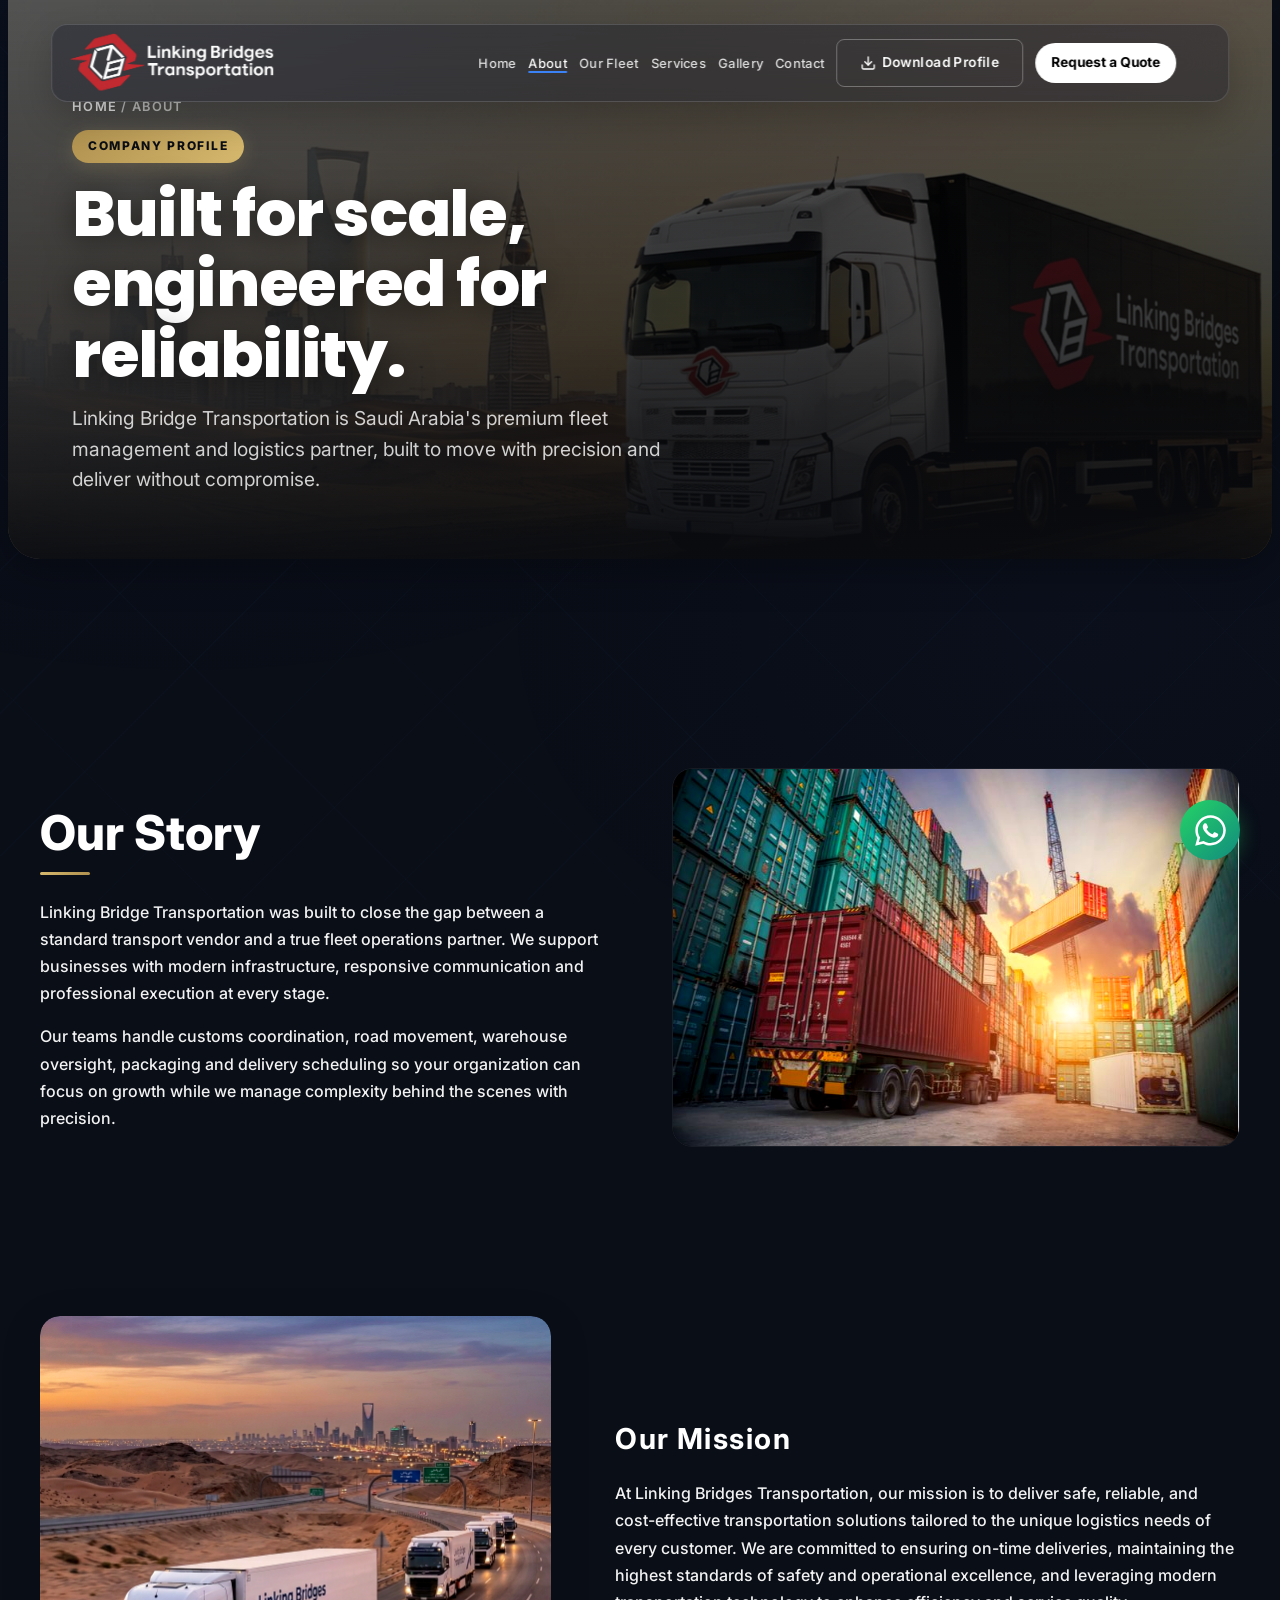
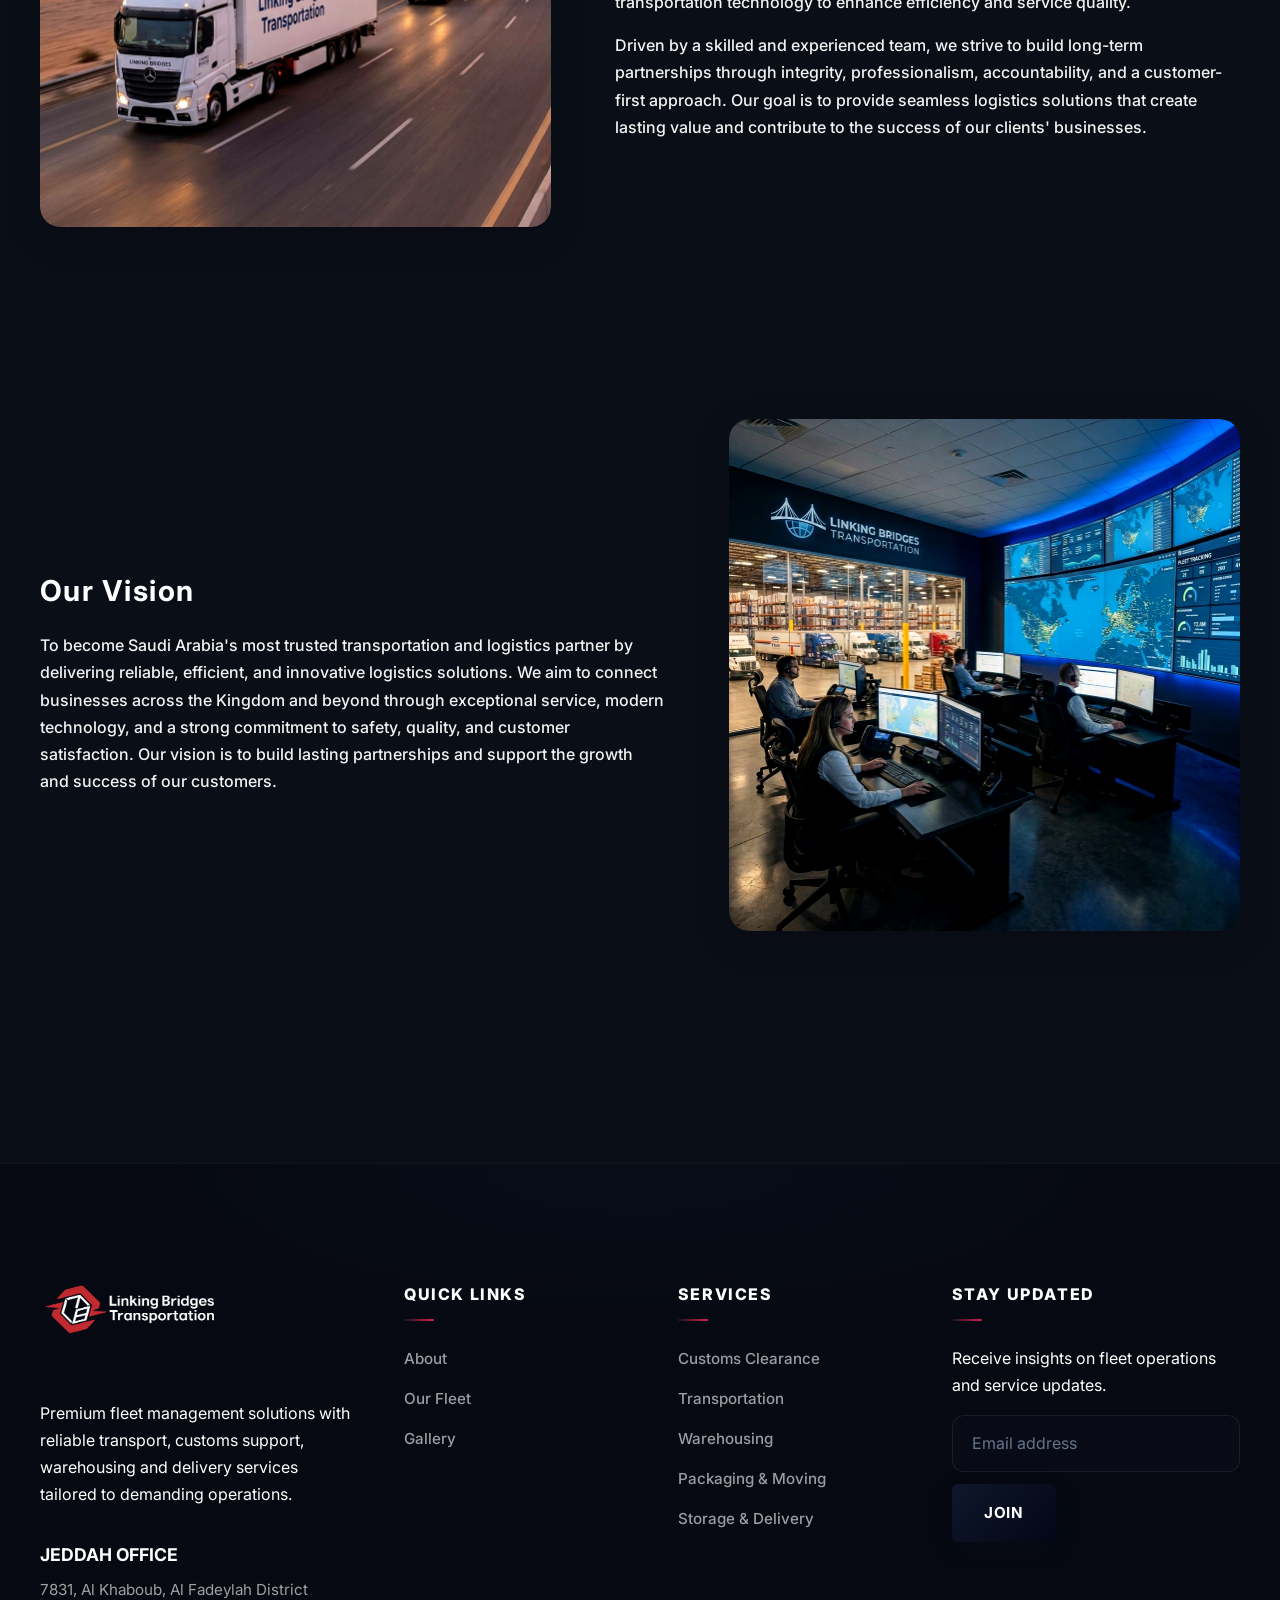
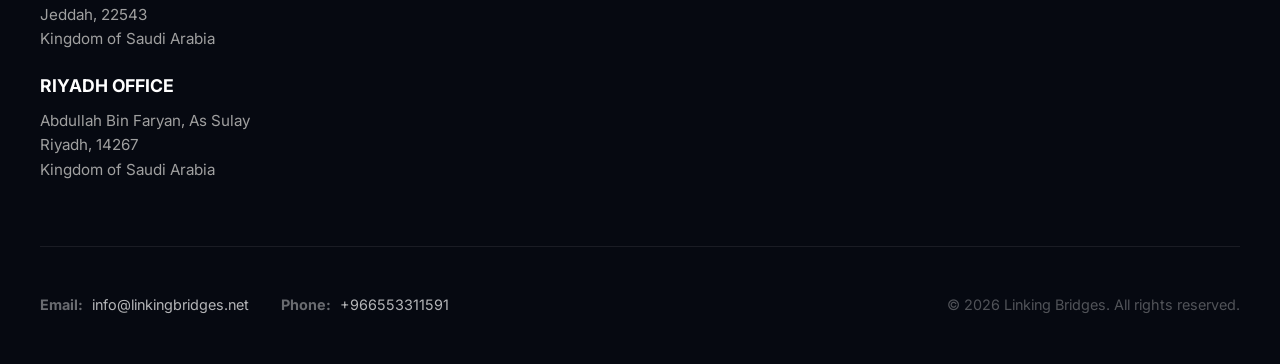
==== commit f31d137c: "added small changes ie pointed by the client" ====
--- a/pages/about.html
+++ b/pages/about.html
@@ -49,7 +49,7 @@
         <p style="margin-top: 1rem;">Driven by a skilled and experienced team, we strive to build long-term partnerships through integrity, professionalism, accountability, and a customer-first approach. Our goal is to provide seamless logistics solutions that create lasting value and contribute to the success of our clients' businesses.</p>
       </div>
       <div class="ops-image-wrap reveal" style="transition-delay: 200ms;">
-        <img src="/assets/images/new images/Remove_gradient_recreate_frame_4k_202607192310.jpeg" alt="Mission Logistics" />
+        <img src="/assets/images/new images/saudi_fleet_logistics.png" alt="Mission Logistics" />
       </div>
     </section>
 
@@ -60,7 +60,7 @@
         <p>To become Saudi Arabia's most trusted transportation and logistics partner by delivering reliable, efficient, and innovative logistics solutions. We aim to connect businesses across the Kingdom and beyond through exceptional service, modern technology, and a strong commitment to safety, quality, and customer satisfaction. Our vision is to build lasting partnerships and support the growth and success of our customers.</p>
       </div>
       <div class="ops-image-wrap reveal" style="transition-delay: 200ms;">
-        <img src="/assets/images/gallery/logistics-operations.png" alt="Vision Saudi Arabia" />
+        <img src="/assets/images/gallery/logistics-linking-bridges.png" alt="Vision Saudi Arabia" />
       </div>
     </section>
 
--- a/assets/css/styles.css
+++ b/assets/css/styles.css
@@ -2457,6 +2457,15 @@
   border-color: #000;
   background-color: rgba(0,0,0,0.05);
 }
+
+body.dark-page .btn-outline-dark {
+  color: #fff;
+  border-color: rgba(255,255,255,0.5);
+}
+body.dark-page .btn-outline-dark:hover {
+  border-color: #fff;
+  background-color: rgba(255,255,255,0.1);
+}
 .btn-white-full {
   background-color: #fff;
   color: #000;
@@ -2620,6 +2629,13 @@
 .pdf-affiliations {
   background: #f8f9fa;
   padding: 4rem 0;
+}
+
+body.dark-page .pdf-affiliations .pdf-section-title {
+  color: #141928 !important;
+}
+body.dark-page .pdf-affiliations .pdf-section-label {
+  color: #475569 !important;
 }
 .pdf-logos-row {
   display: flex;
@@ -2948,6 +2964,18 @@
 .logo-carousel-track img:hover {
   opacity: 1;
   transform: scale(1.1);
+}
+
+/* Individual Logo Sizing Adjustments */
+.logo-carousel-track img.logo-alpha-star,
+.logo-carousel-track img.logo-partner-1,
+.logo-carousel-track img.logo-partner-4,
+.logo-carousel-track img.logo-partner-5,
+.logo-carousel-track img.logo-partner-img {
+  /* Reduce padding to give the inner logo more room to scale up, keeping outer card size the same (310x120) */
+  padding: 0 10px;
+  width: 290px;
+  height: 120px;
 }
 
 @keyframes logoScroll {
@@ -3008,7 +3036,7 @@
   color: rgba(255,255,255,0.85) !important;
   text-transform: capitalize !important;
   font-weight: 500 !important;
-  font-size: 0.95rem !important;
+  font-size: 1.15rem !important;
   letter-spacing: 0.3px !important;
   position: relative !important;
   padding-bottom: 6px !important;
@@ -3493,8 +3521,9 @@
 
 /* Content paragraphs and h3s in service detail pages */
 body.dark-page .pdf-partner-content p,
-body.dark-page .section-sm p {
-  color: #94a3b8 !important;
+body.dark-page .pdf-partner-content li {
+  color: rgba(255,255,255,0.95);
+  font-weight: 500;
   line-height: 1.7;
 }
 
@@ -4813,18 +4842,20 @@
   transform: scale(1.1);
 }
 
-.premium-feature-card h3 {
+.premium-feature-card h3,
+body.dark-page main .premium-feature-card h3 {
   font-size: 1.4rem;
   font-weight: 800;
-  color: #141928;
+  color: #141928 !important;
   margin: 0 0 1rem 0;
   letter-spacing: -0.02em;
 }
 
-.premium-feature-card p {
+.premium-feature-card p,
+body.dark-page main .premium-feature-card p {
   font-size: 0.95rem;
   line-height: 1.6;
-  color: #4a5568;
+  color: #4a5568 !important;
   margin: 0;
   font-weight: 500;
 }
@@ -4879,6 +4910,12 @@
   line-height: 1;
 }
 
+body.dark-page .typo-bg-number {
+  background: linear-gradient(135deg, rgba(255, 255, 255, 0.25), rgba(255, 255, 255, 0.05));
+  -webkit-background-clip: text;
+  -webkit-text-fill-color: transparent;
+}
+
 .typo-bg-number .counter {
   color: inherit;
   font-size: inherit;
@@ -4895,6 +4932,12 @@
   transform: translateY(-8px);
 }
 
+body.dark-page .typo-stat-item:hover .typo-bg-number {
+  background: linear-gradient(135deg, rgba(255, 255, 255, 0.5), rgba(255, 255, 255, 0.1));
+  -webkit-background-clip: text;
+  -webkit-text-fill-color: transparent;
+}
+
 .typo-label {
   font-size: 1.25rem;
   font-weight: 800;
